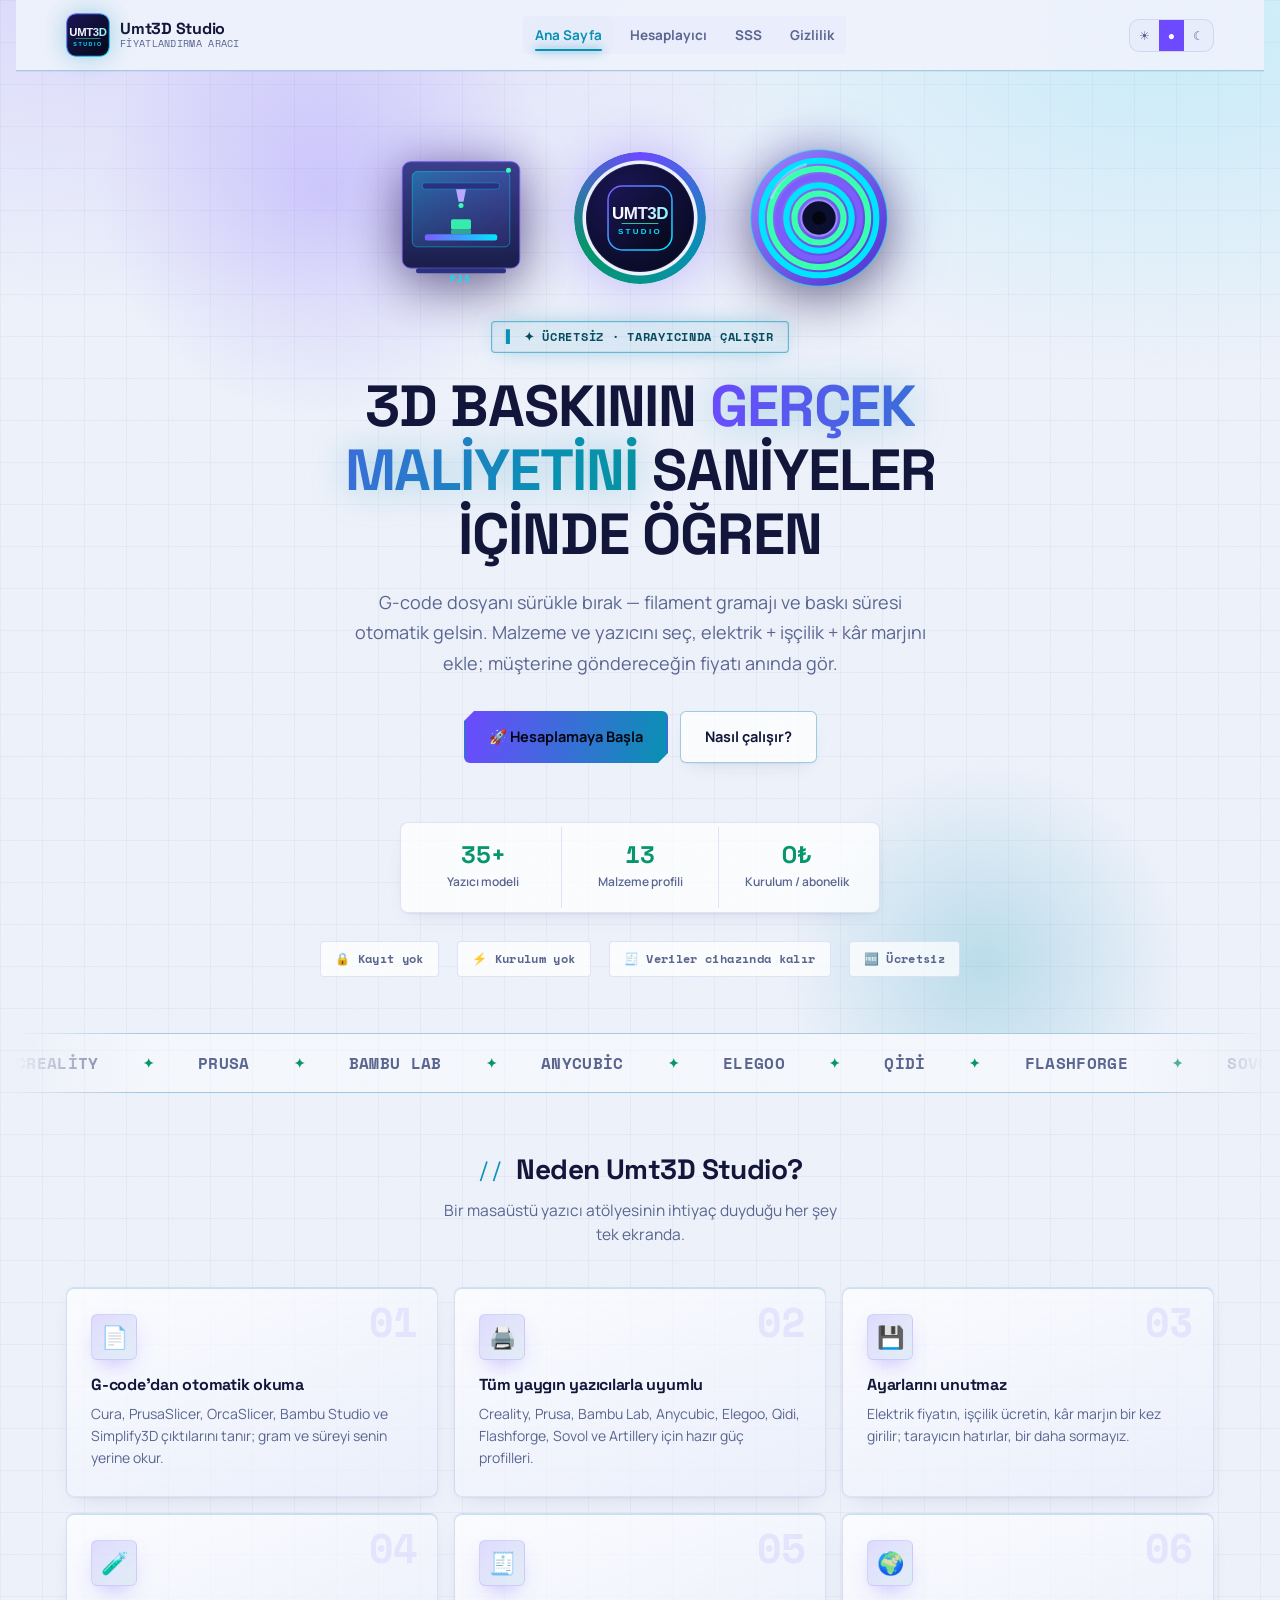
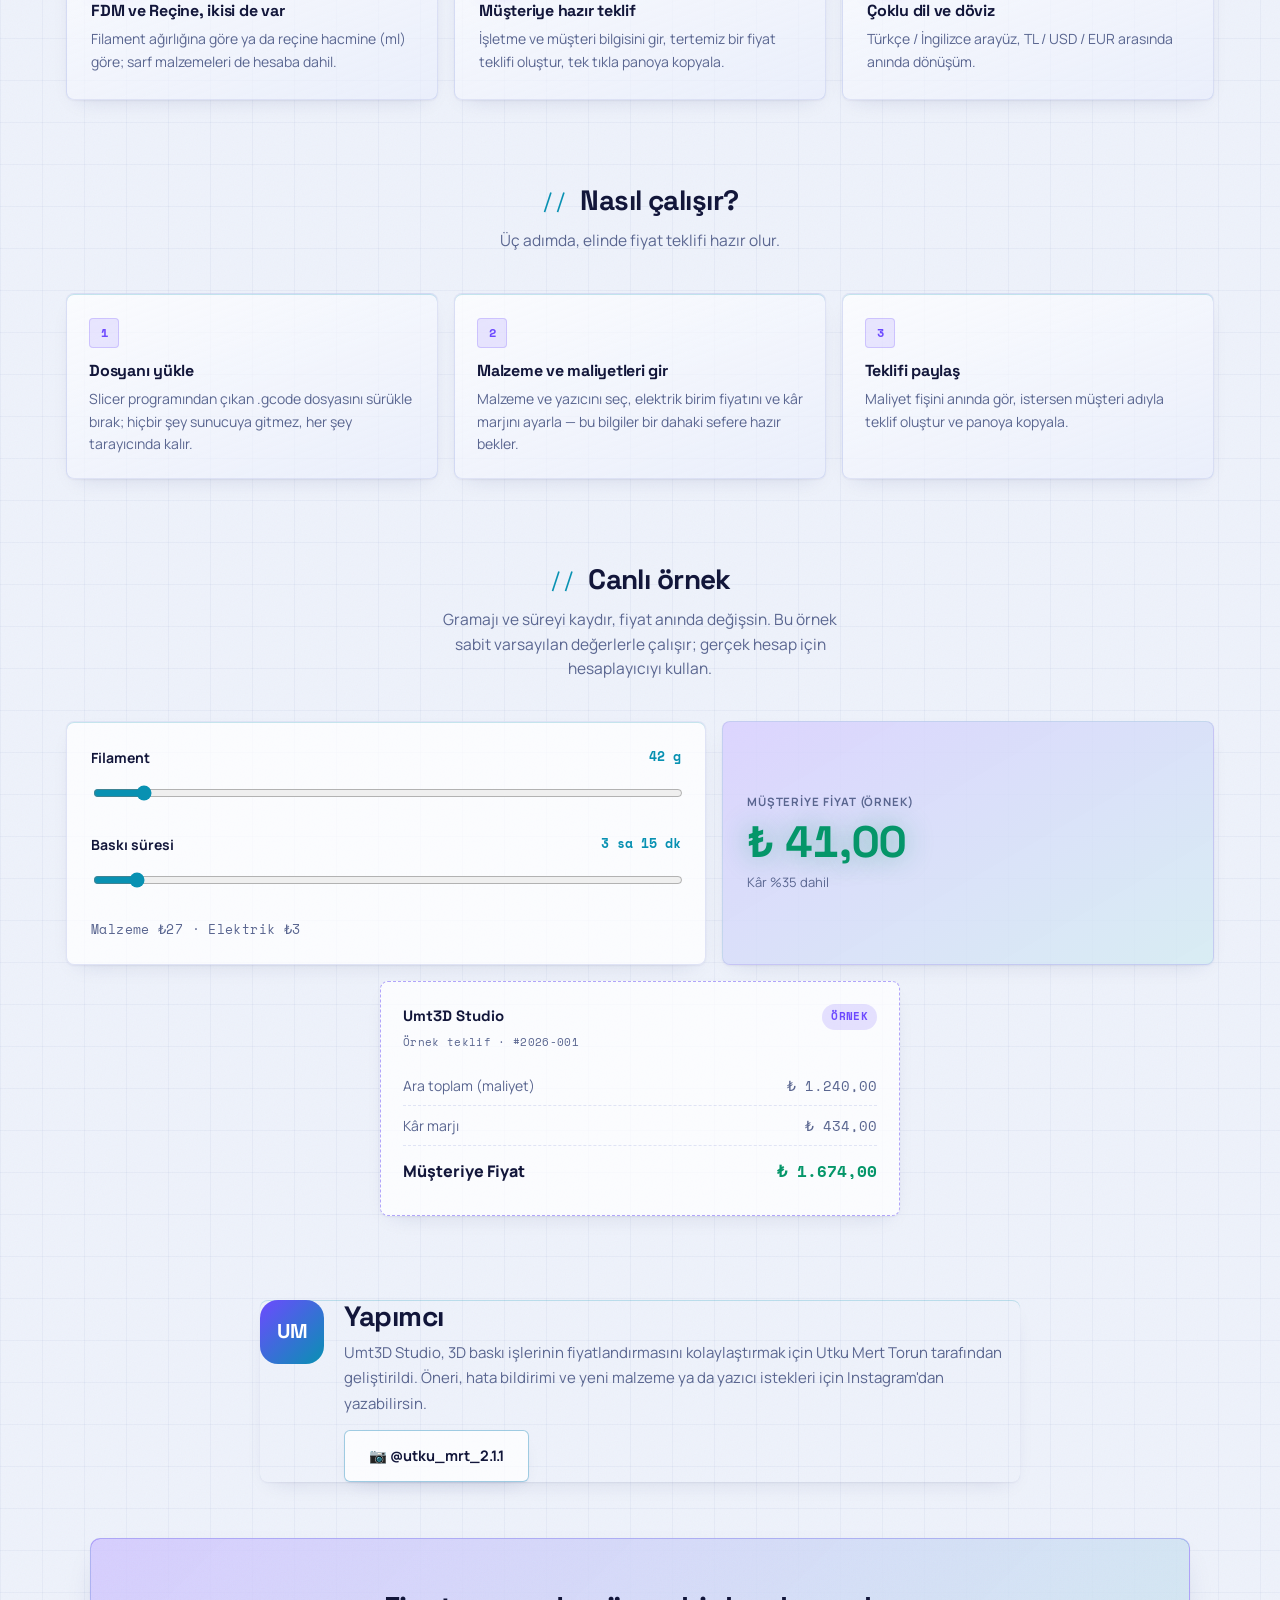
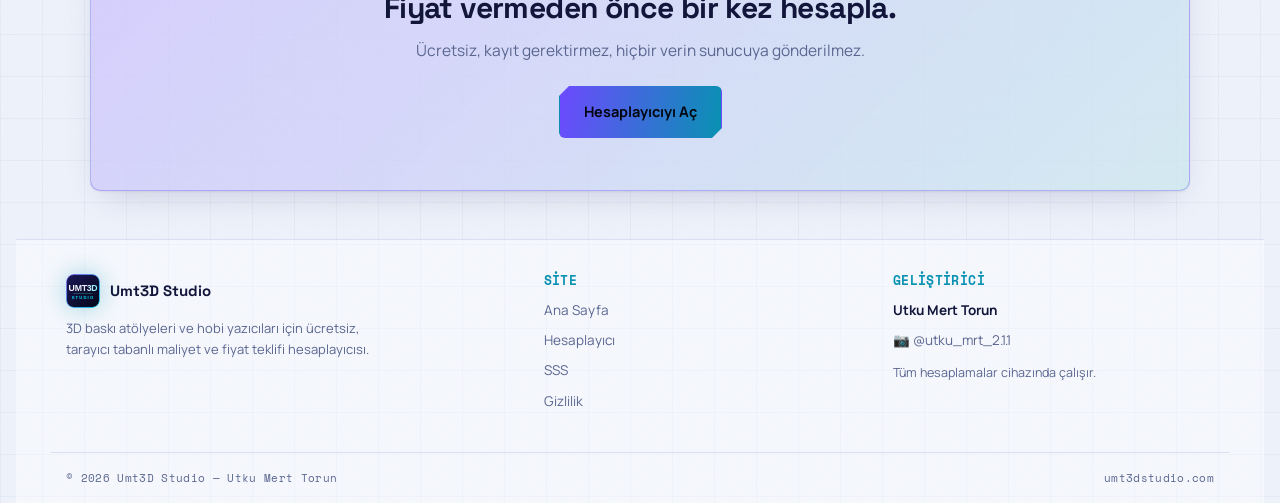
==== index.html @ 88fc2d90 "style: başlıklar Space Grotesk ile dar ve dengeli, gövde Manrope, aşırı harf aralıkları azaltıldı Co" ====
<!doctype html>
<html lang="tr">
<head>
<meta charset="utf-8">
<meta name="viewport" content="width=device-width, initial-scale=1, viewport-fit=cover">
<meta name="description" content="G-code dosyandan gramaj ve süreyi otomatik okuyan; malzeme, yazıcı ve kâr marjını hesaplayıp müşteriye hazır teklif üreten ücretsiz 3D baskı hesaplayıcısı.">
<link rel="canonical" href="https://umt3dstudio.com/">
<meta property="og:type" content="website">
<meta property="og:site_name" content="Umt3D Studio">
<meta property="og:title" content="Umt3D Studio — 3D Baskı Fiyat Hesaplayıcı">
<meta property="og:description" content="G-code dosyandan gramaj ve süreyi otomatik okuyan; malzeme, yazıcı ve kâr marjını hesaplayıp müşteriye hazır teklif üreten ücretsiz 3D baskı hesaplayıcısı.">
<meta property="og:url" content="https://umt3dstudio.com/">
<meta property="og:image" content="https://umt3dstudio.com/assets/og.png">
<meta property="og:locale" content="tr_TR">
<meta name="twitter:card" content="summary_large_image">
<meta name="twitter:title" content="Umt3D Studio — 3D Baskı Fiyat Hesaplayıcı">
<meta name="twitter:description" content="G-code dosyandan gramaj ve süreyi otomatik okuyan; malzeme, yazıcı ve kâr marjını hesaplayıp müşteriye hazır teklif üreten ücretsiz 3D baskı hesaplayıcısı.">
<meta name="twitter:image" content="https://umt3dstudio.com/assets/og.png">
<title>Umt3D Studio — 3D Baskı Fiyat Hesaplayıcı</title>
<meta name="author" content="Utku Mert Torun">
<link rel="icon" href="assets/umt3d-icon.svg?v=3" type="image/svg+xml">
<link rel="icon" type="image/png" sizes="192x192" href="icons/icon-192.png?v=3">
<link rel="apple-touch-icon" href="icons/apple-touch-icon.png?v=3">
<link rel="icon" href="favicon.ico?v=3">
<meta name="theme-color" content="#070B1F">
<link rel="manifest" href="manifest.webmanifest">
<link rel="preconnect" href="https://fonts.googleapis.com">
<link rel="preconnect" href="https://fonts.gstatic.com" crossorigin>
<link rel="stylesheet" href="https://fonts.googleapis.com/css2?family=Space+Grotesk:wght@500;600;700&family=Manrope:wght@400;500;600;700;800&family=Space+Mono:wght@400;700&display=swap">
<link rel="stylesheet" href="css/site.css">
<script type="application/ld+json">
{"@context":"https://schema.org","@type":"WebApplication","name":"Umt3D Studio — 3D Baskı Fiyat Hesaplayıcı","url":"https://umt3dstudio.com/","applicationCategory":"BusinessApplication","operatingSystem":"Any (web browser)","offers":{"@type":"Offer","price":"0","priceCurrency":"TRY"},"author":{"@type":"Person","name":"Utku Mert Torun"}}
</script>
</head>
<body>
<a class="skip-link" href="#main">İçeriğe geç</a>

<header class="site-header">
  <nav class="nav">
    <a href="index.html" class="brand">
      <img class="mark-img" src="assets/umt3d-icon.svg?v=3" alt="Umt3D Studio" width="44" height="44">
      <div class="brandname">Umt3D Studio<small>FİYATLANDIRMA ARACI</small></div>
    </a>
    <div class="nav-links" id="navLinks">
      <a href="index.html">Ana Sayfa</a>
      <a href="calculator.html">Hesaplayıcı</a>
      <a href="faq.html">SSS</a>
      <a href="privacy.html">Gizlilik</a>
    </div>
    <div class="nav-right">
      <div class="theme-toggle">
        <button data-theme="light" title="Açık tema" aria-label="Açık tema">☀</button>
        <button data-theme="auto" title="Sistem" aria-label="Sistem">●</button>
        <button data-theme="dark" title="Koyu tema" aria-label="Koyu tema">☾</button>
      </div>
      <button class="nav-burger" aria-label="Menü" aria-expanded="false"><span></span><span></span><span></span></button>
    </div>
  </nav>
</header>

<main id="main">
  <div class="hero-wrapper">
  <section class="hero-section">
    <div class="hero-stage" aria-hidden="true">
      <figure class="hs-side hs-left"><img src="assets/p2s-printer.svg" alt="" width="240" height="220"></figure>
      <div class="hero-orb"><span><img src="assets/umt3d-icon.svg?v=3" alt="" width="150" height="150"></span></div>
      <figure class="hs-side hs-right"><img src="assets/filament-spool.svg" alt="" width="220" height="220"></figure>
    </div>
    <span class="eyebrow">✦ ÜCRETSİZ · TARAYICINDA ÇALIŞIR</span>
    <h1>3D BASKININ <span class="accenttxt">GERÇEK MALİYETİNİ</span> SANİYELER İÇİNDE ÖĞREN</h1>
    <p class="lede">
      G-code dosyanı sürükle bırak — filament gramajı ve baskı süresi otomatik gelsin.
      Malzeme ve yazıcını seç, elektrik + işçilik + kâr marjını ekle; müşterine
      göndereceğin fiyatı anında gör.
    </p>
    <div class="hero-cta">
      <a href="calculator.html" class="btn btn-primary">🚀 Hesaplamaya Başla</a>
      <a href="#nasil" class="btn btn-ghost">Nasıl çalışır?</a>
    </div>
    <div class="hero-stats">
      <div class="stat"><div class="num mono">35+</div><div class="lbl">Yazıcı modeli</div></div>
      <div class="stat"><div class="num mono">13</div><div class="lbl">Malzeme profili</div></div>
      <div class="stat"><div class="num mono">0₺</div><div class="lbl">Kurulum / abonelik</div></div>
    </div>
    <div class="trust-row" aria-label="Güven">
      <span>🔒 Kayıt yok</span><span>⚡ Kurulum yok</span><span>🧾 Veriler cihazında kalır</span><span>🆓 Ücretsiz</span>
    </div>
  </section>
  </div>

  <div class="marquee" aria-hidden="true"><div class="marquee-track"><span>Creality</span><span>Prusa</span><span>Bambu Lab</span><span>Anycubic</span><span>Elegoo</span><span>Qidi</span><span>Flashforge</span><span>Sovol</span><span>Artillery</span><span>PLA</span><span>PETG</span><span>ABS</span><span>TPU</span><span>Reçine</span><span>Creality</span><span>Prusa</span><span>Bambu Lab</span><span>Anycubic</span><span>Elegoo</span><span>Qidi</span><span>Flashforge</span><span>Sovol</span><span>Artillery</span><span>PLA</span><span>PETG</span><span>ABS</span><span>TPU</span><span>Reçine</span></div></div>

  <section class="section">
    <div class="section-head reveal">
      <h2>Neden Umt3D Studio?</h2>
      <p>Bir masaüstü yazıcı atölyesinin ihtiyaç duyduğu her şey tek ekranda.</p>
    </div>
    <div class="feature-grid">
      <div class="feature-card reveal">
        <div class="ic">📄</div>
        <h3>G-code'dan otomatik okuma</h3>
        <p>Cura, PrusaSlicer, OrcaSlicer, Bambu Studio ve Simplify3D çıktılarını tanır; gram ve süreyi senin yerine okur.</p>
      </div>
      <div class="feature-card reveal">
        <div class="ic">🖨️</div>
        <h3>Tüm yaygın yazıcılarla uyumlu</h3>
        <p>Creality, Prusa, Bambu Lab, Anycubic, Elegoo, Qidi, Flashforge, Sovol ve Artillery için hazır güç profilleri.</p>
      </div>
      <div class="feature-card reveal">
        <div class="ic">💾</div>
        <h3>Ayarlarını unutmaz</h3>
        <p>Elektrik fiyatın, işçilik ücretin, kâr marjın bir kez girilir; tarayıcın hatırlar, bir daha sormayız.</p>
      </div>
      <div class="feature-card reveal">
        <div class="ic">🧪</div>
        <h3>FDM ve Reçine, ikisi de var</h3>
        <p>Filament ağırlığına göre ya da reçine hacmine (ml) göre; sarf malzemeleri de hesaba dahil.</p>
      </div>
      <div class="feature-card reveal">
        <div class="ic">🧾</div>
        <h3>Müşteriye hazır teklif</h3>
        <p>İşletme ve müşteri bilgisini gir, tertemiz bir fiyat teklifi oluştur, tek tıkla panoya kopyala.</p>
      </div>
      <div class="feature-card reveal">
        <div class="ic">🌍</div>
        <h3>Çoklu dil ve döviz</h3>
        <p>Türkçe / İngilizce arayüz, TL / USD / EUR arasında anında dönüşüm.</p>
      </div>
    </div>
  </section>

  <section class="section" id="nasil">
    <div class="section-head reveal">
      <h2>Nasıl çalışır?</h2>
      <p>Üç adımda, elinde fiyat teklifi hazır olur.</p>
    </div>
    <div class="steps">
      <div class="step reveal">
        <div class="n">1</div>
        <h3>Dosyanı yükle</h3>
        <p>Slicer programından çıkan .gcode dosyasını sürükle bırak; hiçbir şey sunucuya gitmez, her şey tarayıcında kalır.</p>
      </div>
      <div class="step reveal">
        <div class="n">2</div>
        <h3>Malzeme ve maliyetleri gir</h3>
        <p>Malzeme ve yazıcını seç, elektrik birim fiyatını ve kâr marjını ayarla — bu bilgiler bir dahaki sefere hazır bekler.</p>
      </div>
      <div class="step reveal">
        <div class="n">3</div>
        <h3>Teklifi paylaş</h3>
        <p>Maliyet fişini anında gör, istersen müşteri adıyla teklif oluştur ve panoya kopyala.</p>
      </div>
    </div>
  </section>

  <section class="section" id="canli">
    <div class="section-head reveal">
      <h2>Canlı örnek</h2>
      <p>Gramajı ve süreyi kaydır, fiyat anında değişsin. Bu örnek sabit varsayılan değerlerle çalışır; gerçek hesap için hesaplayıcıyı kullan.</p>
    </div>
    <div class="demo-grid reveal">
      <div class="demo-card">
        <label class="demo-field">
          <span>Filament <output id="demoGramsOut">42 g</output></span>
          <input type="range" id="demoGrams" min="5" max="500" step="1" value="42">
        </label>
        <label class="demo-field">
          <span>Baskı süresi <output id="demoHoursOut">3 sa 15 dk</output></span>
          <input type="range" id="demoHours" min="0.25" max="48" step="0.25" value="3.25">
        </label>
        <div class="demo-note" id="demoBreak"></div>
      </div>
      <div class="demo-result">
        <small>Müşteriye fiyat (örnek)</small>
        <strong class="mono" id="demoTotal">₺ 0,00</strong>
        <span>Kâr %35 dahil</span>
      </div>
    </div>
    <div class="sample-quote reveal" aria-label="Örnek teklif">
      <div class="sq-head">
        <div><strong>Umt3D Studio</strong><small>Örnek teklif · #2026-001</small></div>
        <span class="sq-tag">ÖRNEK</span>
      </div>
      <div class="sq-row"><span>Ara toplam (maliyet)</span><span class="mono">₺ 1.240,00</span></div>
      <div class="sq-row"><span>Kâr marjı</span><span class="mono">₺ 434,00</span></div>
      <div class="sq-row sq-total"><span>Müşteriye Fiyat</span><span class="mono">₺ 1.674,00</span></div>
    </div>
  </section>

  <section class="section" id="galeri" hidden>
    <div class="section-head reveal">
      <h2>Son baskılar</h2>
      <p>Gerçek baskılardan kareler.</p>
    </div>
    <div class="gallery" id="gallery"></div>
  </section>

  <section class="section" id="yapimci">
    <div class="author card reveal">
      <div class="avatar" aria-hidden="true">UM</div>
      <div>
        <h2>Yapımcı</h2>
        <p>Umt3D Studio, 3D baskı işlerinin fiyatlandırmasını kolaylaştırmak için Utku Mert Torun tarafından geliştirildi. Öneri, hata bildirimi ve yeni malzeme ya da yazıcı istekleri için Instagram'dan yazabilirsin.</p>
        <a class="btn btn-ghost" href="https://instagram.com/utku_mrt_2.1.1" target="_blank" rel="noopener">📷 @utku_mrt_2.1.1</a>
      </div>
    </div>
  </section>

  <div class="cta-band reveal">
    <h2>Fiyat vermeden önce bir kez hesapla.</h2>
    <p>Ücretsiz, kayıt gerektirmez, hiçbir verin sunucuya gönderilmez.</p>
    <a href="calculator.html" class="btn btn-primary">Hesaplayıcıyı Aç</a>
  </div>
</main>

<footer class="site-footer">
  <div class="footer-inner">
    <div>
      <div class="fbrand">
        <img class="mark-img mark-img-sm" src="assets/umt3d-icon.svg?v=3" alt="" width="30" height="30">
        <strong style="font-family:'Space Grotesk',sans-serif;">Umt3D Studio</strong>
      </div>
      <p>3D baskı atölyeleri ve hobi yazıcıları için ücretsiz, tarayıcı tabanlı maliyet ve fiyat teklifi hesaplayıcısı.</p>
    </div>
    <div>
      <h4>Site</h4>
      <div class="footer-links">
        <a href="index.html">Ana Sayfa</a>
        <a href="calculator.html">Hesaplayıcı</a>
        <a href="faq.html">SSS</a>
        <a href="privacy.html">Gizlilik</a>
      </div>
    </div>
    <div>
      <h4>Geliştirici</h4>
      <div class="footer-links">
        <span style="color:var(--fg); font-weight:700; font-size:13.5px;">Utku Mert Torun</span>
        <a href="https://instagram.com/utku_mrt_2.1.1" target="_blank" rel="noopener">📷 @utku_mrt_2.1.1</a>
        <span style="color:var(--muted); font-size:12.5px; margin-top:4px;">Tüm hesaplamalar cihazında çalışır.</span>
      </div>
    </div>
  </div>
  <div class="footer-bottom">
    <span>© <span id="yr"></span> Umt3D Studio — Utku Mert Torun</span>
    <span>umt3dstudio.com</span>
  </div>
</footer>

<script>document.getElementById("yr").textContent = new Date().getFullYear();</script>
<script>window.GALLERY = [];</script>
<script>window.UMT_ANALYTICS_TOKEN = "";</script>
<script src="js/site.js"></script>
</body>
</html>
---- css/site.css ----
/* ==========================================================================
   Umt3D Studio — shared design tokens, reset, navbar, footer, home components
   ========================================================================== */

/* Varsayılan: koyu lacivert "cam" tema (referans dashboard tarzı).
   Açık tema aşağıda ayrı tanımlı. */
:root{
  /* ---- palette (dark navy glass) ---- */
  --bg:#03060F;
  --bg-glow-1:rgba(124,92,255,.30);
  --bg-glow-2:rgba(34,211,238,.16);
  --surface:rgba(18,24,58,.56);
  --surface-2:rgba(30,38,86,.62);
  --fg:#EEF1FF;
  --muted:#9AA6CC;
  --border:rgba(150,170,255,.16);
  --accent:#7C5CFF;
  --accent-ink:#E4DDFF;
  --accent-2:#00E5FF;
  --accent-2-ink:#D2F7FF;
  --mint:#39FFB0;
  --good:#39FFB0;
  --warn:#FCD34D;
  --bad:#FB7185;
  --glass-blur:14px;
  /* ---- depth ---- */
  --shadow-sm: 0 1px 2px rgba(0,0,0,.30), 0 8px 24px -12px rgba(0,0,0,.50);
  --shadow:    0 1px 2px rgba(0,0,0,.30), 0 14px 34px -14px rgba(0,0,0,.60);
  --shadow-lg: 0 2px 4px rgba(0,0,0,.30), 0 24px 56px -18px rgba(0,0,0,.70), 0 0 0 1px rgba(139,108,255,.08);
  /* ---- noise texture (subtle grain) ---- */
  --noise: url("data:image/svg+xml,%3Csvg xmlns='http://www.w3.org/2000/svg' width='200' height='200'%3E%3Cfilter id='n'%3E%3CfeTurbulence type='fractalNoise' baseFrequency='0.75' numOctaves='4' stitchTiles='stitch'/%3E%3C/filter%3E%3Crect width='200' height='200' filter='url(%23n)' opacity='0.035'/%3E%3C/svg%3E");
  /* ---- grid line pattern for bg ---- */
  --grid-line: rgba(0,229,255,.055);
  color-scheme: dark;
}
/* Sistem açık temayı istiyorsa (ve kullanıcı koyu seçmediyse) */
@media (prefers-color-scheme: light){
  :root:not([data-theme="dark"]){
    --bg:#EEF2FB;
    --bg-glow-1:rgba(124,92,255,.20);
    --bg-glow-2:rgba(34,211,238,.18);
    --surface:rgba(255,255,255,.74);
    --surface-2:rgba(232,237,252,.85);
    --fg:#12163A; --muted:#5A6690;
    --border:rgba(80,100,200,.16);
    --accent:#6D4AFF; --accent-ink:#2A1A7A;
    --accent-2:#0891B2; --accent-2-ink:#064E5E;
    --mint:#059669; --good:#059669; --warn:#B45309; --bad:#DC2626;
    --shadow-sm: 0 1px 2px rgba(30,40,100,.06), 0 8px 22px -12px rgba(30,40,100,.18);
    --shadow:    0 1px 2px rgba(30,40,100,.06), 0 14px 32px -14px rgba(30,40,100,.22);
    --shadow-lg: 0 2px 4px rgba(30,40,100,.06), 0 24px 52px -18px rgba(30,40,100,.28);
    --grid-line: rgba(60,80,160,.05);
    color-scheme: light;
  }
}
:root[data-theme="light"]{
  --bg:#EEF2FB;
  --bg-glow-1:rgba(124,92,255,.20);
  --bg-glow-2:rgba(34,211,238,.18);
  --surface:rgba(255,255,255,.74);
  --surface-2:rgba(232,237,252,.85);
  --fg:#12163A; --muted:#5A6690;
  --border:rgba(80,100,200,.16);
  --accent:#6D4AFF; --accent-ink:#2A1A7A;
  --accent-2:#0891B2; --accent-2-ink:#064E5E;
  --mint:#059669; --good:#059669; --warn:#B45309; --bad:#DC2626;
  --shadow-sm: 0 1px 2px rgba(30,40,100,.06), 0 8px 22px -12px rgba(30,40,100,.18);
  --shadow:    0 1px 2px rgba(30,40,100,.06), 0 14px 32px -14px rgba(30,40,100,.22);
  --shadow-lg: 0 2px 4px rgba(30,40,100,.06), 0 24px 52px -18px rgba(30,40,100,.28);
  --grid-line: rgba(60,80,160,.05);
  color-scheme: light;
}


*,*::before,*::after{box-sizing:border-box;}
html,body{height:100%;}
html{-webkit-text-size-adjust:100%;}
body{
  margin:0;
  /* Gerçekçi arka plan: soft grid + noise grain */
  background-color:var(--bg);
  background-image:
    radial-gradient(1100px 620px at 12% -8%, var(--bg-glow-1), transparent 62%),
    radial-gradient(900px 560px at 92% 4%, var(--bg-glow-2), transparent 60%),
    linear-gradient(var(--grid-line) 1px, transparent 1px),
    linear-gradient(90deg, var(--grid-line) 1px, transparent 1px),
    var(--noise);
  background-size: auto, auto, 42px 42px, 42px 42px, 200px 200px;
  background-repeat: no-repeat, no-repeat, repeat, repeat, repeat;
  color:var(--fg);
  font-family:'Manrope',-apple-system,"Segoe UI",sans-serif;
  font-size:15px;
  line-height:1.65;
  -webkit-font-smoothing:antialiased;
  -moz-osx-font-smoothing:grayscale;
  padding-left:max(16px, env(safe-area-inset-left,0px));
  padding-right:max(16px, env(safe-area-inset-right,0px));
}
h1,h2,h3,h4,.display{
  font-family:'Space Grotesk',sans-serif; text-wrap:balance;
  letter-spacing:-.02em; margin:0; line-height:1.2;
}
/* Daha okunaklı tipografi ölçek */
h1{ font-size:clamp(28px,5vw,50px); font-weight:800; }
h2{ font-size:clamp(20px,3vw,28px); font-weight:700; }
h3{ font-size:clamp(15px,2vw,17px); font-weight:700; }
h4{ font-size:13px; font-weight:700; }
p{ font-size:15px; line-height:1.7; }
.mono{font-family:'Space Mono',ui-monospace,monospace; font-variant-numeric:tabular-nums;}
p{margin:0;}
img{max-width:100%; display:block;}
a{color:var(--accent-2); text-decoration:none;}
a:hover{text-decoration:underline;}
[hidden]{display:none!important;}
button{font-family:inherit; font-size:inherit; color:inherit;}
:focus-visible{outline:2px solid var(--accent); outline-offset:3px; border-radius:4px;}
::selection{ background:color-mix(in srgb, var(--accent) 22%, transparent); }

.wrap{max-width:1180px; margin:0 auto; padding-inline: 0;}

/* ---------------- smooth theme transition ---------------- */
/* Tek bir custom property değişince tüm renkler yumuşak geçer */
body, .card, .site-header, .nav-links, .theme-toggle, .btn, .feature-card, .step, .footer-inner,
.footer-bottom, input, select, .badge, .selectwrap, .swatchrow, .line, .quote-card, .cta-band,
.section-head, .eyebrow, .hero-stats .stat, .nav .mark{
  transition:
    background-color .28s cubic-bezier(.4,0,.2,1),
    border-color .28s cubic-bezier(.4,0,.2,1),
    color .22s cubic-bezier(.4,0,.2,1),
    box-shadow .22s cubic-bezier(.4,0,.2,1);
}

/* ---------------- page load animation ---------------- */
@keyframes fadeSlideUp{
  from{ opacity:0; transform:translateY(20px); }
  to{ opacity:1; transform:translateY(0); }
}
/* Staggered hero entrance */
body.loaded .hero-section .eyebrow,
body.loaded .calc-hero .eyebrow       { animation:fadeSlideUp .5s cubic-bezier(.22,1,.36,1) both; }
body.loaded .hero-section h1,
body.loaded .calc-hero h1              { animation:fadeSlideUp .6s cubic-bezier(.22,1,.36,1) .07s both; }
body.loaded .hero-section .lede,
body.loaded .calc-hero p               { animation:fadeSlideUp .6s cubic-bezier(.22,1,.36,1) .14s both; }
body.loaded .hero-section .hero-cta    { animation:fadeSlideUp .6s cubic-bezier(.22,1,.36,1) .21s both; }
body.loaded .hero-section .hero-stats  { animation:fadeSlideUp .6s cubic-bezier(.22,1,.36,1) .30s both; }

@media (prefers-reduced-motion: reduce){
  body.loaded .hero-section h1, body.loaded .calc-hero h1,
  body.loaded .hero-section .lede, body.loaded .calc-hero p,
  body.loaded .hero-section .hero-cta, body.loaded .hero-section .hero-stats,
  body.loaded .hero-section .eyebrow, body.loaded .calc-hero .eyebrow{ animation:none!important; }
  body, .card, .site-header, .nav-links, .theme-toggle, .btn, .feature-card, .step, .footer-inner,
  .footer-bottom, input, select, .badge, .selectwrap, .swatchrow, .line, .quote-card, .cta-band,
  .section-head, .eyebrow, .hero-stats .stat, .nav .mark{
    transition:none!important;
  }
}

/* ---------------- buttons ---------------- */
.btn{
  display:inline-flex; align-items:center; justify-content:center; gap:8px; cursor:pointer;
  border-radius:12px; padding:13px 24px; font-weight:700; font-size:14.5px; letter-spacing:.01em;
  border:1px solid transparent;
  transition:transform .16s cubic-bezier(.22,1,.36,1), filter .16s ease, box-shadow .16s cubic-bezier(.22,1,.36,1);
  text-decoration:none; will-change:transform;
}
.btn:hover{text-decoration:none; transform:translateY(-2px);}
.btn:active{transform:translateY(1px); filter:brightness(.97);}
.btn-primary{
  background:linear-gradient(160deg, var(--accent), color-mix(in srgb, var(--accent) 80%, #c03400));
  color:#fff;
  box-shadow:0 2px 0 rgba(0,0,0,.12), 0 1px 3px rgba(0,0,0,.1);
}
.btn-primary:hover{
  filter:brightness(1.08);
  box-shadow:0 2px 0 rgba(0,0,0,.12), 0 12px 26px -10px color-mix(in srgb, var(--accent) 65%, transparent);
}
.btn-ghost{
  background:var(--surface); color:var(--fg); border-color:var(--border);
  box-shadow:var(--shadow-sm);
}
.btn-ghost:hover{
  border-color:color-mix(in srgb, var(--accent) 50%, var(--border));
  box-shadow:0 8px 20px -10px color-mix(in srgb, var(--accent) 30%, transparent);
}
.btn-outline{background:transparent; color:var(--fg); border-color:var(--fg);}

/* ---------------- navbar ---------------- */
.site-header{
  position:sticky; top:0; z-index:40;
  background:color-mix(in srgb, var(--bg) 82%, transparent);
  backdrop-filter:blur(16px) saturate(1.4);
  -webkit-backdrop-filter:blur(16px) saturate(1.4);
  border-bottom:1px solid color-mix(in srgb, var(--border) 70%, transparent);
  box-shadow:0 1px 0 color-mix(in srgb, var(--border) 50%, transparent);
}
.nav{
  max-width:1180px; margin:0 auto; display:flex; align-items:center; justify-content:space-between;
  padding:13px max(16px, env(safe-area-inset-left,0px)) 13px max(16px, env(safe-area-inset-right,0px));
  gap:14px;
}
.nav .brand{display:flex; align-items:center; gap:10px; min-width:0; text-decoration:none; color:var(--fg);}
.nav .brand:hover{text-decoration:none;}
.nav .mark{
  width:34px; height:34px; border-radius:9px; flex:none;
  background:linear-gradient(135deg, var(--accent), var(--accent-2));
  display:flex; align-items:center; justify-content:center;
  font-family:'Space Grotesk',sans-serif; font-weight:800; color:#fff; font-size:15px;
}
.nav .brandname{font-family:'Space Grotesk',sans-serif; font-weight:700; font-size:16px; white-space:nowrap;}
.nav .brandname small{display:block; font-family:'Space Mono',monospace; font-weight:400; font-size:10px; color:var(--muted); letter-spacing:.04em;}
.nav-links{display:flex; align-items:center; gap:4px;}
.nav-links a{
  color:var(--muted); font-weight:700; font-size:13.5px; padding:8px 12px; border-radius:9px;
  position:relative; transition:color .15s ease, background-color .15s ease;
}
.nav-links a::after{
  content:""; position:absolute; left:12px; right:12px; bottom:3px; height:2px; border-radius:2px;
  background:var(--accent); transform:scaleX(0); transform-origin:left; transition:transform .2s ease;
}
.nav-links a:hover{color:var(--fg); background:var(--surface-2); text-decoration:none;}
.nav-links a:hover::after, .nav-links a.active::after{transform:scaleX(1);}
.nav-links a.active{color:var(--fg); background:var(--surface-2);}
.nav-right{display:flex; align-items:center; gap:8px;}
.theme-toggle{
  display:flex; border:1px solid var(--border); border-radius:10px; overflow:hidden; background:var(--surface-2); flex:none;
}
.theme-toggle button{border:none; background:transparent; padding:7px 9px; font-size:12px; cursor:pointer; color:var(--muted);}
.theme-toggle button.active{background:var(--accent); color:#fff;}
.nav-burger{display:none; border:1px solid var(--border); background:var(--surface-2); border-radius:9px; padding:8px 10px; cursor:pointer;}
.nav-burger span{display:block; width:18px; height:2px; background:var(--fg); margin:3px 0; border-radius:2px;}

@media (max-width: 760px){
  .nav-links{
    position:fixed; top:64px; left:0; right:0; background:var(--surface); border-bottom:1px solid var(--border);
    flex-direction:column; align-items:stretch; padding:10px max(16px, env(safe-area-inset-left,0px));
    box-shadow:var(--shadow); transform:translateY(-130%); transition:transform .18s ease; z-index:39;
  }
  .nav-links.open{transform:translateY(0);}
  .nav-links a{padding:12px 10px;}
  .nav-burger{display:block;}
}

/* ---------------- footer ---------------- */
.site-footer{
  border-top:1px solid var(--border); margin-top:0;
  background:color-mix(in srgb, var(--surface) 60%, var(--bg));
}
.footer-inner{
  max-width:1180px; margin:0 auto; padding:34px max(16px, env(safe-area-inset-left,0px)) 40px max(16px, env(safe-area-inset-right,0px));
  display:grid; grid-template-columns:1.4fr 1fr 1fr; gap:28px;
}
@media (max-width:680px){ .footer-inner{grid-template-columns:1fr; gap:22px;} }
.footer-inner h4{font-size:12.5px; text-transform:uppercase; letter-spacing:.08em; color:var(--muted); margin-bottom:10px; font-family:'Space Mono',monospace; font-weight:700;}
.footer-inner .fbrand{display:flex; align-items:center; gap:10px; margin-bottom:10px;}
.footer-inner p{color:var(--muted); font-size:13px; line-height:1.6; max-width:38ch;}
.footer-links{display:flex; flex-direction:column; gap:8px;}
.footer-links a{color:var(--muted); font-size:13.5px;}
.footer-links a:hover{color:var(--fg);}
.footer-bottom{
  border-top:1px solid var(--border); padding:16px max(16px, env(safe-area-inset-left,0px));
  display:flex; justify-content:space-between; gap:10px; flex-wrap:wrap; color:var(--muted);
  font-family:'Space Mono',monospace; font-size:11px; max-width:1180px; margin:0 auto;
}

/* ---------------- home: hero ---------------- */
@keyframes floatGlow{
  0%,100%{ transform:translate(0,0) scale(1); opacity:.28; }
  33%{ transform:translate(3%,-4%) scale(1.08); opacity:.34; }
  66%{ transform:translate(-3%,5%) scale(1.05); opacity:.30; }
}
@keyframes floatGlow2{
  0%,100%{ transform:translate(0,0) scale(1); opacity:.22; }
  40%{ transform:translate(-4%,3%) scale(1.1); opacity:.30; }
  70%{ transform:translate(3%,-5%) scale(1.06); opacity:.25; }
}
/* Full-width hero wrapper — holds the glow blobs behind everything */
.hero-wrapper{
  position:relative; isolation:isolate; overflow:clip;
  /* Vignette from the grid bg toward transparent center */
}
.hero-wrapper::before, .hero-wrapper::after{
  content:""; position:absolute; z-index:-1; border-radius:50%; pointer-events:none;
  filter:blur(90px);
}
.hero-wrapper::before{
  width:520px; height:520px; background:var(--accent); top:-140px; left:4%;
  animation:floatGlow 12s ease-in-out infinite;
}
.hero-wrapper::after{
  width:460px; height:460px; background:var(--accent-2); bottom:-160px; right:4%;
  animation:floatGlow2 15s ease-in-out infinite;
}
@media (prefers-reduced-motion: reduce){
  .hero-wrapper::before, .hero-wrapper::after{ animation:none!important; opacity:.18; }
}

.hero-section{
  padding:72px max(16px, env(safe-area-inset-left,0px)) 56px max(16px, env(safe-area-inset-right,0px));
  max-width:1100px; margin:0 auto; text-align:center;
}
.eyebrow{
  font-family:'Manrope',sans-serif; font-size:14px; line-height:1.2; letter-spacing:.1em; text-transform:uppercase;
  color:var(--accent-2-ink);
  background:color-mix(in srgb, var(--accent-2) 14%, transparent);
  border:1px solid color-mix(in srgb, var(--accent-2) 32%, transparent);
  display:inline-flex; align-items:center; gap:8px;
  padding:9px 18px; border-radius:999px; margin-bottom:22px; font-weight:700;
  backdrop-filter:blur(var(--glass-blur)); -webkit-backdrop-filter:blur(var(--glass-blur));
}
.hero-section h1{
  font-size:clamp(32px,5.8vw,58px); font-weight:800; letter-spacing:-.03em;
  margin-bottom:20px; max-width:16ch; margin-inline:auto; line-height:1.1;
}
.hero-section h1 .accenttxt{
  color:var(--accent);
  background:none;
  -webkit-text-stroke:.5px color-mix(in srgb, var(--accent) 60%, transparent);
}
.hero-section .lede{
  color:var(--muted); font-size:clamp(15px,1.6vw,18px);
  max-width:52ch; margin:0 auto 32px; line-height:1.7; font-weight:400;
}
.hero-cta{display:flex; gap:12px; justify-content:center; flex-wrap:wrap; margin-bottom:60px;}
.hero-stats{
  display:flex; justify-content:center; gap:0; flex-wrap:wrap;
  background:var(--surface); border:1px solid var(--border); border-radius:18px;
  padding:4px; max-width:480px; margin:0 auto;
  box-shadow:var(--shadow-sm);
}
.hero-stats .stat{
  text-align:center; flex:1; padding:16px 10px;
  border-right:1px solid var(--border);
}
.hero-stats .stat:last-child{ border-right:none; }
.hero-stats .num{font-family:'Space Grotesk',sans-serif; font-weight:800; font-size:24px; color:var(--accent); line-height:1;}
.hero-stats .lbl{font-family:'Space Mono',monospace; font-size:10px; color:var(--muted); letter-spacing:.04em; text-transform:uppercase; margin-top:5px;}

/* ---------------- home: feature grid ---------------- */
.section{max-width:1180px; margin:0 auto; padding:48px max(16px, env(safe-area-inset-left,0px)) 36px;}
.section-head{text-align:center; max-width:52ch; margin:0 auto 40px;}
.section-head h2{margin-bottom:12px;}
.section-head p{color:var(--muted); font-size:15.5px; line-height:1.6;}
.feature-grid{display:grid; grid-template-columns:repeat(3,1fr); gap:16px;}
@media (max-width:860px){ .feature-grid{grid-template-columns:1fr;} }
.feature-card{
  background:var(--surface); border:1px solid var(--border); border-radius:18px; padding:26px 24px;
  box-shadow:var(--shadow-sm); min-width:0;
  transition: transform .2s cubic-bezier(.22,1,.36,1), box-shadow .2s cubic-bezier(.22,1,.36,1);
}
.feature-card:hover{
  transform:translateY(-5px);
  box-shadow:var(--shadow-lg);
}
@media(prefers-reduced-motion:reduce){ .feature-card{ transition:none; } .feature-card:hover{ transform:none; } }
.feature-card .ic{
  width:46px; height:46px; border-radius:13px; display:flex; align-items:center; justify-content:center;
  background:linear-gradient(135deg,
    color-mix(in srgb, var(--accent) 18%, transparent),
    color-mix(in srgb, var(--accent-2) 10%, transparent));
  font-size:22px; margin-bottom:16px;
  border:1px solid color-mix(in srgb, var(--accent) 14%, transparent);
}
.feature-card h3{font-size:16px; margin-bottom:8px; letter-spacing:-.01em;}
.feature-card p{color:var(--muted); font-size:14px; line-height:1.6;}

/* ---------------- home: how it works ---------------- */
.steps{display:grid; grid-template-columns:repeat(3,1fr); gap:16px;}
@media (max-width:860px){ .steps{grid-template-columns:1fr;} }
.step{
  position:relative; padding:24px 22px 22px; background:var(--surface); border:1px solid var(--border); border-radius:18px;
  box-shadow:var(--shadow-sm);
  transition: transform .2s cubic-bezier(.22,1,.36,1), box-shadow .2s cubic-bezier(.22,1,.36,1);
}
.step:hover{
  transform:translateY(-5px);
  box-shadow:var(--shadow-lg);
}
@media(prefers-reduced-motion:reduce){ .step{ transition:none; } .step:hover{ transform:none; } }
.step .n{
  font-family:'Space Mono',monospace; font-weight:700; font-size:12px; color:var(--accent);
  background:color-mix(in srgb, var(--accent) 12%, transparent);
  border:1px solid color-mix(in srgb, var(--accent) 22%, transparent);
  border-radius:9px; width:30px; height:30px;
  display:flex; align-items:center; justify-content:center; margin-bottom:14px;
}
.step h3{font-size:16px; margin-bottom:8px; letter-spacing:-.01em;}
.step p{color:var(--muted); font-size:14px; line-height:1.6;}

/* ---------------- home: CTA band ---------------- */
.cta-band{
  max-width:1100px; margin:20px auto 48px; border-radius:24px; padding:52px 32px; text-align:center;
  background:
    linear-gradient(135deg,
      color-mix(in srgb, var(--accent) 18%, var(--surface)) 0%,
      color-mix(in srgb, var(--accent-2) 15%, var(--surface)) 100%);
  border:1px solid color-mix(in srgb, var(--border) 60%, var(--accent) 10%);
  box-shadow:var(--shadow);
  position:relative; overflow:hidden;
}
.cta-band::before{
  content:""; position:absolute; inset:0; z-index:0;
  background:var(--noise); opacity:1; pointer-events:none;
}
.cta-band > *{ position:relative; z-index:1; }
.cta-band h2{margin-bottom:12px;}
.cta-band p{color:var(--muted); font-size:15.5px; margin-bottom:24px; max-width:50ch; margin-inline:auto; line-height:1.6;}

/* ---------------- generic content page (privacy etc.) ---------------- */
.content-page{max-width:760px; margin:0 auto; padding:44px max(16px, env(safe-area-inset-left,0px)) 60px;}
.content-page h1{font-size:28px; margin-bottom:6px;}
.content-page .updated{color:var(--muted); font-family:'Space Mono',monospace; font-size:11.5px; margin-bottom:28px;}
.content-page h2{font-size:17px; margin:26px 0 10px;}
.content-page p, .content-page li{color:var(--muted); font-size:14.5px; line-height:1.7;}
.content-page ul{padding-left:20px;}

/* ---------------- reveal-on-scroll (progressive enhancement) ---------------- */
.reveal{opacity:1; transform:none;}
@media (prefers-reduced-motion: no-preference){
  .reveal{
    opacity:0; transform:translateY(18px);
    transition:opacity .6s cubic-bezier(.22,1,.36,1), transform .6s cubic-bezier(.22,1,.36,1);
  }
  .reveal.in{opacity:1; transform:translateY(0);}
}

/* Staggered reveal for grids: children revealed with delay */
@media (prefers-reduced-motion: no-preference){
  .feature-grid .reveal:nth-child(1){ transition-delay:.04s; }
  .feature-grid .reveal:nth-child(2){ transition-delay:.10s; }
  .feature-grid .reveal:nth-child(3){ transition-delay:.16s; }
  .feature-grid .reveal:nth-child(4){ transition-delay:.22s; }
  .feature-grid .reveal:nth-child(5){ transition-delay:.28s; }
  .feature-grid .reveal:nth-child(6){ transition-delay:.34s; }
  .steps .reveal:nth-child(1){ transition-delay:.06s; }
  .steps .reveal:nth-child(2){ transition-delay:.14s; }
  .steps .reveal:nth-child(3){ transition-delay:.22s; }
}

/* ---------------- cam (glass) yüzeyler ---------------- */
.feature-card, .step, .hero-stats, .cta-band, .site-header, .content-page, .site-footer{
  -webkit-backdrop-filter:blur(var(--glass-blur)) saturate(1.25);
  backdrop-filter:blur(var(--glass-blur)) saturate(1.25);
}
.feature-card, .step{
  background:linear-gradient(160deg, color-mix(in srgb, var(--surface) 100%, transparent), color-mix(in srgb, var(--surface-2) 70%, transparent));
  border-color:var(--border);
}
.feature-card:hover, .step:hover{ border-color:color-mix(in srgb, var(--accent) 38%, var(--border)); }
.hero-stats{ background:var(--surface); border-color:var(--border); }
.hero-stats .num{ color:var(--mint); }
.site-footer{ background:color-mix(in srgb, var(--surface) 55%, transparent); }
.nav-links{ background:var(--surface-2); }
.cta-band{
  background:
    linear-gradient(135deg,
      color-mix(in srgb, var(--accent) 26%, var(--surface)) 0%,
      color-mix(in srgb, var(--accent-2) 16%, var(--surface)) 100%);
  border-color:color-mix(in srgb, var(--accent) 22%, var(--border));
}
.btn-ghost{ background:var(--surface); backdrop-filter:blur(10px); -webkit-backdrop-filter:blur(10px); }
.theme-toggle{ background:var(--surface-2); }
.theme-toggle button.active{ background:var(--accent); color:#fff; }

/* ---------------- tema geçişi (View Transitions destekli tarayıcılar) ---------------- */
::view-transition-old(root), ::view-transition-new(root){
  animation-duration:.45s; animation-timing-function:cubic-bezier(.4,0,.2,1);
}

/* ---------------- mobil ince ayar ---------------- */
@media (max-width:600px){
  .hero-section{ padding:44px max(16px, env(safe-area-inset-left,0px)) 40px; }
  .hero-cta{ margin-bottom:40px; }
  .section{ padding:36px max(16px, env(safe-area-inset-left,0px)) 28px; }
  .feature-card, .step{ padding:22px 20px; }
  .cta-band{ padding:40px 22px; }
  .eyebrow{ font-size:12.5px; padding:8px 14px; }
}

@media (prefers-reduced-motion: reduce){
  ::view-transition-old(root), ::view-transition-new(root){ animation:none; }
}

/* ==========================================================================
   v3 — yeniden tasarım: gradyan vurgu, orb, kayan şerit, ışıklı kartlar, mobil
   ========================================================================== */
html{ scrollbar-width:thin; scrollbar-color:var(--accent) var(--surface-2); }
::selection{ background:color-mix(in srgb, var(--accent-2) 30%, transparent); color:var(--fg); }

/* Ana başlıktaki vurgu: kayan gradyan yazı */
.hero-section h1 .accenttxt{
  background:linear-gradient(100deg, var(--accent), var(--accent-2), var(--mint), var(--accent));
  background-size:250% auto;
  -webkit-background-clip:text; background-clip:text;
  color:transparent; -webkit-text-stroke:0;
  animation:shimmer 7s linear infinite;
}
@keyframes shimmer{ to{ background-position:250% center; } }

/* Dönen 3D "filament makarası" */
.hero-orb{
  position:relative; width:132px; height:132px; margin:0 auto 26px; border-radius:50%;
  box-shadow:0 0 70px -12px color-mix(in srgb, var(--accent) 60%, transparent);
}
.hero-orb::before{
  content:""; position:absolute; inset:0; border-radius:50%;
  background:conic-gradient(from 0deg, var(--accent), var(--accent-2), var(--mint), var(--accent));
  -webkit-mask:radial-gradient(farthest-side, transparent calc(100% - 9px), #000 calc(100% - 8px));
          mask:radial-gradient(farthest-side, transparent calc(100% - 9px), #000 calc(100% - 8px));
  animation:orbSpin 14s linear infinite;
}
.hero-orb span{
  position:absolute; inset:12px; border-radius:50%;
  display:flex; align-items:center; justify-content:center;
  background:var(--surface-2); border:1px solid var(--border);
  font-family:'Space Grotesk',sans-serif; font-weight:800; font-size:30px; letter-spacing:-.02em; color:var(--fg);
  backdrop-filter:blur(var(--glass-blur));
}
@keyframes orbSpin{ to{ transform:rotate(360deg); } }
@media (prefers-reduced-motion: reduce){ .hero-orb::before, .hero-section h1 .accenttxt{ animation:none; } }

/* Ana sayfa butonları: ışık süpürmesi */
.btn-primary{ position:relative; overflow:hidden; }
.btn-primary::after{
  content:""; position:absolute; top:0; left:-60%; width:40%; height:100%;
  background:linear-gradient(100deg, transparent, rgba(255,255,255,.35), transparent);
  transform:skewX(-20deg); transition:left .7s cubic-bezier(.22,1,.36,1); pointer-events:none;
}
.btn-primary:hover::after{ left:125%; }

/* Kayan marka şeridi */
.marquee{
  overflow:hidden; padding:16px 0; margin:0 0 12px;
  border-block:1px solid var(--border);
  background:color-mix(in srgb, var(--surface) 55%, transparent);
  -webkit-mask-image:linear-gradient(90deg, transparent, #000 10%, #000 90%, transparent);
          mask-image:linear-gradient(90deg, transparent, #000 10%, #000 90%, transparent);
}
.marquee-track{
  display:flex; gap:44px; width:max-content; animation:marquee 34s linear infinite;
  font-family:'Space Grotesk',sans-serif; font-weight:700; font-size:clamp(14px,2vw,18px);
  text-transform:uppercase; letter-spacing:.07em; color:var(--muted);
}
.marquee-track span{ white-space:nowrap; display:inline-flex; align-items:center; gap:44px; }
.marquee-track span::after{ content:"✦"; color:var(--accent-2); font-size:.8em; }
@keyframes marquee{ to{ transform:translateX(-50%); } }
@media (prefers-reduced-motion: reduce){ .marquee-track{ animation:none; } }

/* Özellik kartları: numaralı, ışıklı, imleci takip eden */
.feature-grid{ counter-reset:feat; }
.feature-card{ position:relative; overflow:hidden; counter-increment:feat; }
.feature-card::before{
  content:"0" counter(feat); position:absolute; top:14px; right:20px;
  font-family:'Space Grotesk',sans-serif; font-weight:800; font-size:52px; line-height:1;
  color:var(--accent); opacity:.1; pointer-events:none;
}
.feature-card::after, .step::after{
  content:""; position:absolute; inset:0; border-radius:inherit; pointer-events:none; opacity:0;
  transition:opacity .3s ease;
  background:radial-gradient(340px circle at var(--mx,50%) var(--my,50%),
    color-mix(in srgb, var(--accent) 24%, transparent), transparent 62%);
}
.feature-card:hover::after, .step:hover::after{ opacity:1; }
.feature-card > *, .step > *{ position:relative; z-index:1; }
.feature-card:hover{ border-color:color-mix(in srgb, var(--accent) 45%, var(--border)); }
.feature-card .ic{ box-shadow:0 10px 24px -12px color-mix(in srgb, var(--accent) 70%, transparent); }

/* Adımlar: bağlantı çizgisi */
.steps{ counter-reset:stp; }
.step{ overflow:hidden; }
.step:not(:last-child)::before{
  content:""; position:absolute; top:39px; left:calc(100% + 2px); width:16px; height:2px; z-index:2;
  background:linear-gradient(90deg, var(--accent), var(--accent-2));
}
@media (max-width:860px){ .step:not(:last-child)::before{ display:none; } }

/* CTA bandı: parlayan kenar */
.cta-band{ isolation:isolate; }
.cta-band::after{
  content:""; position:absolute; inset:-1px; border-radius:inherit; z-index:-1; padding:1px;
  background:linear-gradient(120deg, var(--accent), transparent 40%, var(--accent-2));
  -webkit-mask:linear-gradient(#000 0 0) content-box, linear-gradient(#000 0 0);
  -webkit-mask-composite:xor; mask-composite:exclude;
  opacity:.6;
}

/* Eşit grid: en büyük kart boyutları */
.section-head h2{ letter-spacing:-.02em; }
.section-head p{ max-width:46ch; margin-inline:auto; }

/* Alt bilgi: daha ferah */
.footer-inner h4{ color:var(--accent-2); }

/* ---------------- mobil ---------------- */
@media (max-width:600px){
  /* iOS, küçük yazılı alanlarda sayfayı yakınlaştırmasın */
  input, select, textarea{ font-size:16px !important; }
  .btn{ min-height:46px; }
  .hero-cta{ flex-direction:column; align-items:stretch; margin-bottom:34px; }
  .hero-cta .btn{ width:100%; }
  .hero-orb{ width:104px; height:104px; margin-bottom:20px; }
  .hero-orb span{ font-size:24px; }
  .hero-stats{ max-width:100%; }
  .hero-stats .stat{ padding:14px 6px; }
  .hero-stats .num{ font-size:21px; }
  .hero-stats .lbl{ font-size:9px; }
  .section-head{ margin-bottom:28px; }
  .section-head p{ font-size:14.5px; }
  .feature-card::before{ font-size:40px; }
  .cta-band .btn{ width:100%; }
  .site-footer .footer-inner{ padding-top:28px; }
  .nav .brandname{ font-size:15px; }
  .nav-links{ padding-bottom:16px; }
  .nav-links a{ font-size:15px; }
}
@media (max-width:360px){
  .nav .brandname small{ display:none; }
}

@media (min-width:761px){
  .hero-section h1{ max-width:20ch; }
}

/* ==========================================================================
   Performans: kaydırmada takılmayı önlemek için ağır efektleri hafiflet
   (backdrop-filter, büyük bulanıklık filtreleri, pahalı geçiş animasyonları)
   ========================================================================== */
.site-header,
.feature-card, .step, .hero-stats, .cta-band, .content-page, .site-footer{
  -webkit-backdrop-filter:none; backdrop-filter:none;
}
.site-header{ background:color-mix(in srgb, var(--bg) 96%, transparent); }
.nav-links{ background:var(--surface-2); }
.hero-stats .stat{ backdrop-filter:none; }
.eyebrow{ backdrop-filter:none; -webkit-backdrop-filter:none; }
.btn-ghost{ backdrop-filter:none; -webkit-backdrop-filter:none; }

/* Arka plan ışıkları: bulanıklık filtresi yerine yumuşak gradyan, animasyonsuz */
.hero-wrapper::before, .hero-wrapper::after{
  filter:none; animation:none; opacity:.22;
  background:radial-gradient(circle, currentColor 0%, transparent 62%);
  will-change:auto;
}
.hero-wrapper::before{ color:var(--accent); }
.hero-wrapper::after{ color:var(--accent-2); }

/* Yalnızca transform/opacity geçişleri (box-shadow geçişleri kaydırmada kasar) */
.feature-card, .step{
  transition:transform .25s cubic-bezier(.22,1,.36,1), border-color .25s ease;
}
.feature-card, .step, .btn, .marquee-track, .hero-orb::before{ backface-visibility:hidden; }
.marquee-track{ will-change:transform; }
.hero-orb::before{ will-change:transform; }
.feature-card:hover, .step:hover{ box-shadow:var(--shadow); }
body, .card, .btn, .feature-card, .step, .footer-inner, .footer-bottom, input, select,
.badge, .selectwrap, .swatchrow, .line, .quote-card, .cta-band, .section-head, .eyebrow,
.hero-stats .stat, .nav .mark, .site-header, .nav-links, .theme-toggle{
  transition-property:background-color, border-color, color;
}
.feature-card, .step{ transition-property:transform, border-color; }

/* Dokunmatik ve düşük güçlü cihazlarda ekstra hafifletme */
@media (hover:none), (max-width:600px){
  .feature-card::before{ display:none; }
  .marquee-track{ animation-duration:50s; }
}

/* ==========================================================================
   Yeni bölümler: güven şeridi, canlı örnek, örnek teklif, galeri, yapımcı,
   ana ekrana ekleme ipucu, tema düğmesi animasyonu
   ========================================================================== */
.trust-row{ display:flex; flex-wrap:wrap; justify-content:center; gap:10px 18px; margin:28px auto 0; max-width:720px; position:relative; z-index:1; }
.trust-row span{
  font-size:13px; font-weight:600; color:var(--muted);
  padding:7px 14px; border-radius:999px; border:1px solid var(--border); background:var(--surface);
}

.demo-grid{ display:grid; grid-template-columns:1.3fr 1fr; gap:16px; }
@media (max-width:760px){ .demo-grid{ grid-template-columns:1fr; } }
.demo-card, .demo-result{ background:var(--surface); border:1px solid var(--border); border-radius:18px; padding:24px; box-shadow:var(--shadow-sm); }
.demo-field{ display:block; margin-bottom:18px; }
.demo-field span{ display:flex; justify-content:space-between; font-weight:700; font-size:14px; margin-bottom:8px; }
.demo-field output{ font-family:'Space Mono',monospace; color:var(--accent-2); font-size:13px; }
.demo-field input[type=range]{ width:100%; accent-color:var(--accent); height:28px; }
.demo-note{ color:var(--muted); font-size:12.5px; font-family:'Space Mono',monospace; }
.demo-result{ display:flex; flex-direction:column; justify-content:center; align-items:flex-start; gap:6px;
  background:linear-gradient(150deg, color-mix(in srgb, var(--accent) 22%, var(--surface)), color-mix(in srgb, var(--accent-2) 14%, var(--surface))); }
.demo-result small{ color:var(--muted); text-transform:uppercase; letter-spacing:.08em; font-size:11.5px; font-weight:700; }
.demo-result strong{ font-size:clamp(30px,5vw,44px); color:var(--mint); line-height:1.1; font-family:'Space Grotesk',sans-serif; }
.demo-result > span{ color:var(--muted); font-size:13px; }

.sample-quote{
  margin:16px auto 0; max-width:520px; background:var(--surface); border:1.5px dashed color-mix(in srgb, var(--accent) 40%, var(--border));
  border-radius:18px; padding:22px; box-shadow:var(--shadow-sm);
}
.sq-head{ display:flex; justify-content:space-between; align-items:flex-start; margin-bottom:12px; }
.sq-head strong{ display:block; font-family:'Space Grotesk',sans-serif; }
.sq-head small{ color:var(--muted); font-family:'Space Mono',monospace; font-size:11px; }
.sq-tag{ font-family:'Space Mono',monospace; font-size:10.5px; padding:4px 9px; border-radius:999px; background:color-mix(in srgb, var(--accent) 16%, transparent); color:var(--accent); font-weight:700; }
.sq-row{ display:flex; justify-content:space-between; padding:8px 0; border-bottom:1px dashed var(--border); font-size:14px; color:var(--muted); }
.sq-total{ border-bottom:none; color:var(--fg); font-weight:800; font-size:16px; padding-top:12px; }
.sq-total span:last-child{ color:var(--mint); }

.gallery{ display:grid; grid-template-columns:repeat(auto-fill, minmax(220px,1fr)); gap:14px; }
.gal-item{ margin:0; border-radius:16px; overflow:hidden; border:1px solid var(--border); background:var(--surface); }
.gal-item img{ width:100%; aspect-ratio:1/1; object-fit:cover; }
.gal-item figcaption{ padding:10px 12px; font-size:13px; color:var(--muted); }

.author{ display:flex; gap:20px; align-items:flex-start; max-width:760px; margin:0 auto; }
.author h2{ margin-bottom:8px; }
.author p{ color:var(--muted); margin-bottom:14px; }
.avatar{
  flex:none; width:64px; height:64px; border-radius:18px; display:flex; align-items:center; justify-content:center;
  font-family:'Space Grotesk',sans-serif; font-weight:800; font-size:20px; color:#fff;
  background:linear-gradient(135deg, var(--accent), var(--accent-2));
}
@media (max-width:600px){ .author{ flex-direction:column; } }

.install-hint{
  position:fixed; left:12px; right:12px; top:76px; z-index:50;
  display:flex; align-items:center; gap:12px; padding:12px 12px 12px 16px; border-radius:16px;
  background:var(--surface-2); border:1px solid color-mix(in srgb, var(--accent) 30%, var(--border)); box-shadow:var(--shadow-lg);
}
.install-hint div{ flex:1; display:flex; flex-direction:column; gap:2px; min-width:0; }
.install-hint strong{ font-size:14px; }
.install-hint span{ font-size:12.5px; color:var(--muted); }
.install-hint button{ border:none; background:transparent; cursor:pointer; color:var(--muted); font-size:16px; padding:6px; }

.theme-toggle button{ transition:background-color .2s ease, color .2s ease; }
.theme-toggle button.active{ transform:none; }

/* ==========================================================================
   v4 — teknolojik / HUD görünümü (koyu tema). Açık tema okunabilir kalır.
   ========================================================================== */
/* Başlıklara terminal tarzı önek */
.section-head h2::before{
  content:"// "; font-family:'Space Mono',monospace; font-weight:400; color:var(--accent-2); font-size:.8em; letter-spacing:0;
}
.eyebrow{
  font-family:'Space Mono',monospace; font-size:13px; font-weight:700; letter-spacing:.14em;
  border-radius:4px; padding:8px 14px;
  background:color-mix(in srgb, var(--accent-2) 8%, transparent);
  border-color:color-mix(in srgb, var(--accent-2) 55%, transparent);
  box-shadow:inset 0 0 0 1px color-mix(in srgb, var(--accent-2) 10%, transparent), 0 0 24px -8px color-mix(in srgb, var(--accent-2) 60%, transparent);
}
.eyebrow::before{ content:"▍"; color:var(--accent-2); }

/* Kartlar: köşeli, üst kenarda ışıklı çizgi */
.feature-card, .step, .demo-card, .demo-result, .sample-quote, .card, .author, .hero-stats{
  border-radius:8px;
}
.feature-card, .step, .card, .demo-card, .author{
  box-shadow:inset 0 1px 0 color-mix(in srgb, var(--accent-2) 22%, transparent), var(--shadow-sm);
}
.feature-card .ic{ border-radius:6px; }
.step .n{ border-radius:4px; font-family:'Space Mono',monospace; }
.feature-card h3, .step h3{ letter-spacing:.005em; }
.feature-card::before{ font-family:'Space Mono',monospace; font-weight:700; font-size:40px; }

/* Ana başlık: neon */
.hero-section h1 .accenttxt{
  filter:drop-shadow(0 0 18px color-mix(in srgb, var(--accent-2) 35%, transparent));
}

/* Butonlar: köşeli (kesik köşe) neon */
.btn{ border-radius:6px; }
.btn-primary{
  clip-path:polygon(10px 0, 100% 0, 100% calc(100% - 10px), calc(100% - 10px) 100%, 0 100%, 0 10px);
  box-shadow:none;
  background:linear-gradient(100deg, var(--accent), var(--accent-2));
  color:#03060F; font-weight:800;
}
.btn-primary:hover{ filter:brightness(1.1) saturate(1.1); box-shadow:none; }
.btn-ghost{ border-radius:6px; border-color:color-mix(in srgb, var(--accent-2) 30%, var(--border)); }

/* Rozet ve etiketler: mono */
.trust-row span, .sq-tag, .marquee-track, .hero-stats .lbl, .demo-field output, .demo-note, .sq-head small{
  font-family:'Space Mono',monospace;
}
.trust-row span{ border-radius:4px; font-size:12px; letter-spacing:.04em; }
.marquee{ border-block-color:color-mix(in srgb, var(--accent-2) 25%, var(--border)); }
.marquee-track span::after{ color:var(--mint); }

/* Canlı ölçüm çizgileri */
.demo-field input[type=range]{ accent-color:var(--accent-2); }
.demo-result strong{
  text-shadow:0 0 28px color-mix(in srgb, var(--mint) 45%, transparent);
}

/* Arka plan: hafif tarama ışığı + köşe vurgusu (sabit değil; kaydırmayı yavaşlatmaz) */
body{
  background-image:
    radial-gradient(1100px 620px at 12% -8%, var(--bg-glow-1), transparent 62%),
    radial-gradient(900px 560px at 92% 4%, var(--bg-glow-2), transparent 60%),
    linear-gradient(var(--grid-line) 1px, transparent 1px),
    linear-gradient(90deg, var(--grid-line) 1px, transparent 1px),
    var(--noise);
}
.site-header{ border-bottom-color:color-mix(in srgb, var(--accent-2) 22%, var(--border)); }
.nav-links a.active{ color:var(--accent-2); }
.nav-links a.active::after{ background:var(--accent-2); box-shadow:0 0 10px var(--accent-2); }
.nav .mark{ border-radius:6px; box-shadow:0 0 22px -4px color-mix(in srgb, var(--accent-2) 60%, transparent); }

/* Teklif kartı ve fiyat: mono ile teknik görünüm */
.line .r, .batch-total .mono, .mobile-bar strong{ font-family:'Space Mono',monospace; }
.install-hint{ border-radius:8px; }
.cta-band{ border-radius:10px; }
.cta-band h2{ text-transform:uppercase; letter-spacing:.02em; font-size:clamp(20px,3vw,30px); }

/* Açık temada tema renkleri sade kalsın */
:root[data-theme="light"] .btn-primary, :root[data-theme="light"] .feature-card::before{ color:#fff; }
:root[data-theme="light"] .btn-primary{ color:#fff; }

/* ==========================================================================
   Hafif tarama çizgisi (yalnızca koyu tema, animasyonsuz, tıklamayı engellemez)
   ========================================================================== */
@media (prefers-color-scheme: dark), (prefers-color-scheme: no-preference){
  :root:not([data-theme="light"]) body::after{
    content:""; position:fixed; inset:0; z-index:9999; pointer-events:none;
    background:repeating-linear-gradient(to bottom, rgba(0,229,255,.035) 0px, rgba(0,229,255,.035) 1px, transparent 1px, transparent 3px);
    opacity:.55; will-change:transform; transform:translateZ(0);
  }
}
:root[data-theme="dark"] body::after{
  content:""; position:fixed; inset:0; z-index:9999; pointer-events:none;
  background:repeating-linear-gradient(to bottom, rgba(0,229,255,.035) 0px, rgba(0,229,255,.035) 1px, transparent 1px, transparent 3px);
  opacity:.55; will-change:transform; transform:translateZ(0);
}
@media (max-width:600px), (prefers-reduced-motion: reduce){
  :root:not([data-theme="light"]) body::after, :root[data-theme="dark"] body::after{ display:none; }
}
:root[data-theme="light"] body::after{ display:none; }

/* ==========================================================================
   Marka ikonu, ana ekran sahnesi (P2S yazıcı · logo · filament rulosu)
   ========================================================================== */
.mark-img{ width:44px; height:44px; display:block; border-radius:8px; flex:none; filter:drop-shadow(0 0 12px color-mix(in srgb, var(--accent-2) 35%, transparent)); }
.mark-img-sm{ width:34px; height:34px; }

.hero-stage{
  display:flex; align-items:center; justify-content:center; gap:clamp(10px,3vw,40px);
  margin:0 auto 28px; max-width:620px;
}
.hero-stage .hero-orb{ margin:0; flex:none; }
.hero-orb span{ background:radial-gradient(circle at 35% 30%, #1B1656, #050818); }
.hero-orb span img{ width:62%; height:62%; display:block; }
.hs-side{ margin:0; flex:0 1 auto; width:clamp(92px,17vw,150px); }
.hs-side img{
  width:100%; height:auto; display:block;
  filter:drop-shadow(0 12px 26px rgba(0,0,0,.45)) drop-shadow(0 0 22px color-mix(in srgb, var(--accent) 30%, transparent));
  animation:bob 6s ease-in-out infinite;
}
.hs-right img{ animation-delay:-3s; animation-duration:7.5s; }
@keyframes bob{ 0%,100%{ transform:translateY(0); } 50%{ transform:translateY(-8px); } }
@media (prefers-reduced-motion: reduce){ .hs-side img{ animation:none; } }
@media (max-width:600px){
  .hero-stage{ gap:10px; margin-bottom:22px; }
  .hero-stage .hero-orb{ width:104px; height:104px; }
  .hs-side{ width:84px; }
}
@media (max-width:600px){
  .eyebrow{ font-size:11.5px; letter-spacing:.06em; padding:7px 12px; white-space:normal; text-align:center; line-height:1.35; }
}

/* ---------------- erişilebilirlik: atlama bağlantısı ---------------- */
.skip-link{
  position:absolute; left:12px; top:-60px; z-index:100; padding:10px 16px; border-radius:8px;
  background:var(--accent); color:#fff; font-weight:700; text-decoration:none;
}
.skip-link:focus{ top:12px; }

/* ==========================================================================
   Yazı dengesi: başlıklar Space Grotesk (dar ve okunaklı), gövde Manrope,
   mono yalnızca küçük etiket ve rakamlarda. Aşırı harf aralığı azaltıldı.
   ========================================================================== */
h1, h2, h3, h4, .display, .nav .brandname, .feature-card h3, .step h3, .cta-band h2 {
  font-family:'Space Grotesk', 'Manrope', sans-serif;
  font-weight:700;
  letter-spacing:-.015em;
  line-height:1.15;
}
h1{ font-weight:700; letter-spacing:-.025em; }
.hero-section h1{ letter-spacing:-.02em; line-height:1.1; }
.hero-section .lede, .section-head p, .feature-card p, .step p, .cta-band p, .content-page p, .content-page li{
  font-family:'Manrope', sans-serif;
}
.eyebrow{ font-size:12px !important; letter-spacing:.06em !important; font-weight:700; }
.marquee-track{ letter-spacing:.02em !important; font-size:clamp(13px,1.6vw,16px) !important; }
.cta-band h2{ text-transform:none !important; letter-spacing:-.02em !important; font-size:clamp(22px,3.2vw,30px) !important; }
.section-head h2::before{ letter-spacing:0; }
.nav .brandname small, .footer-inner h4, .footer-bottom, .hero-stats .lbl, .trust-row span, .sq-tag, .demo-note, .sq-head small, .price-sec, .content-page .updated{
  letter-spacing:.03em !important;
}
.hero-stats .num, .hero-stats .lbl{ font-family:'Space Grotesk', sans-serif; }
.hero-stats .lbl{ font-family:'Manrope', sans-serif; text-transform:none; font-size:12px; letter-spacing:0 !important; font-weight:600; }
.btn{ font-family:'Manrope', sans-serif; font-weight:700; letter-spacing:0; }
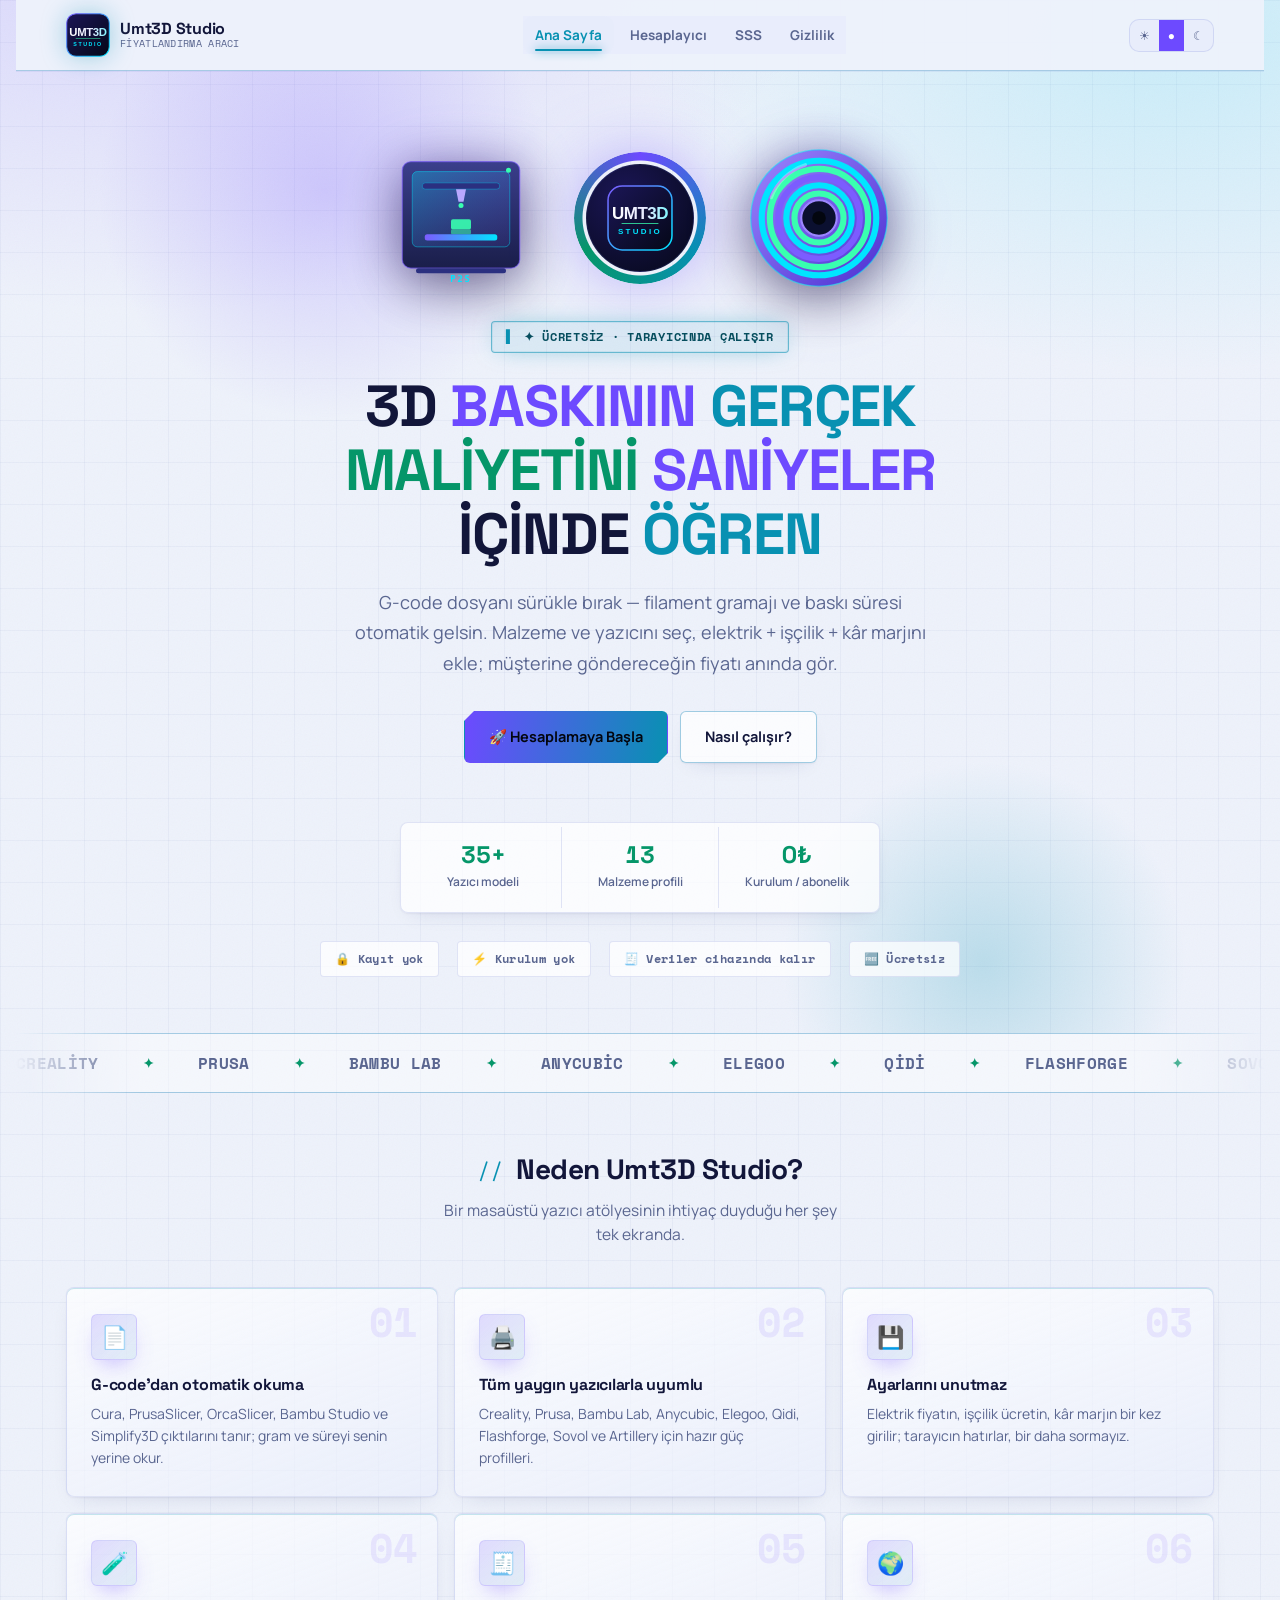
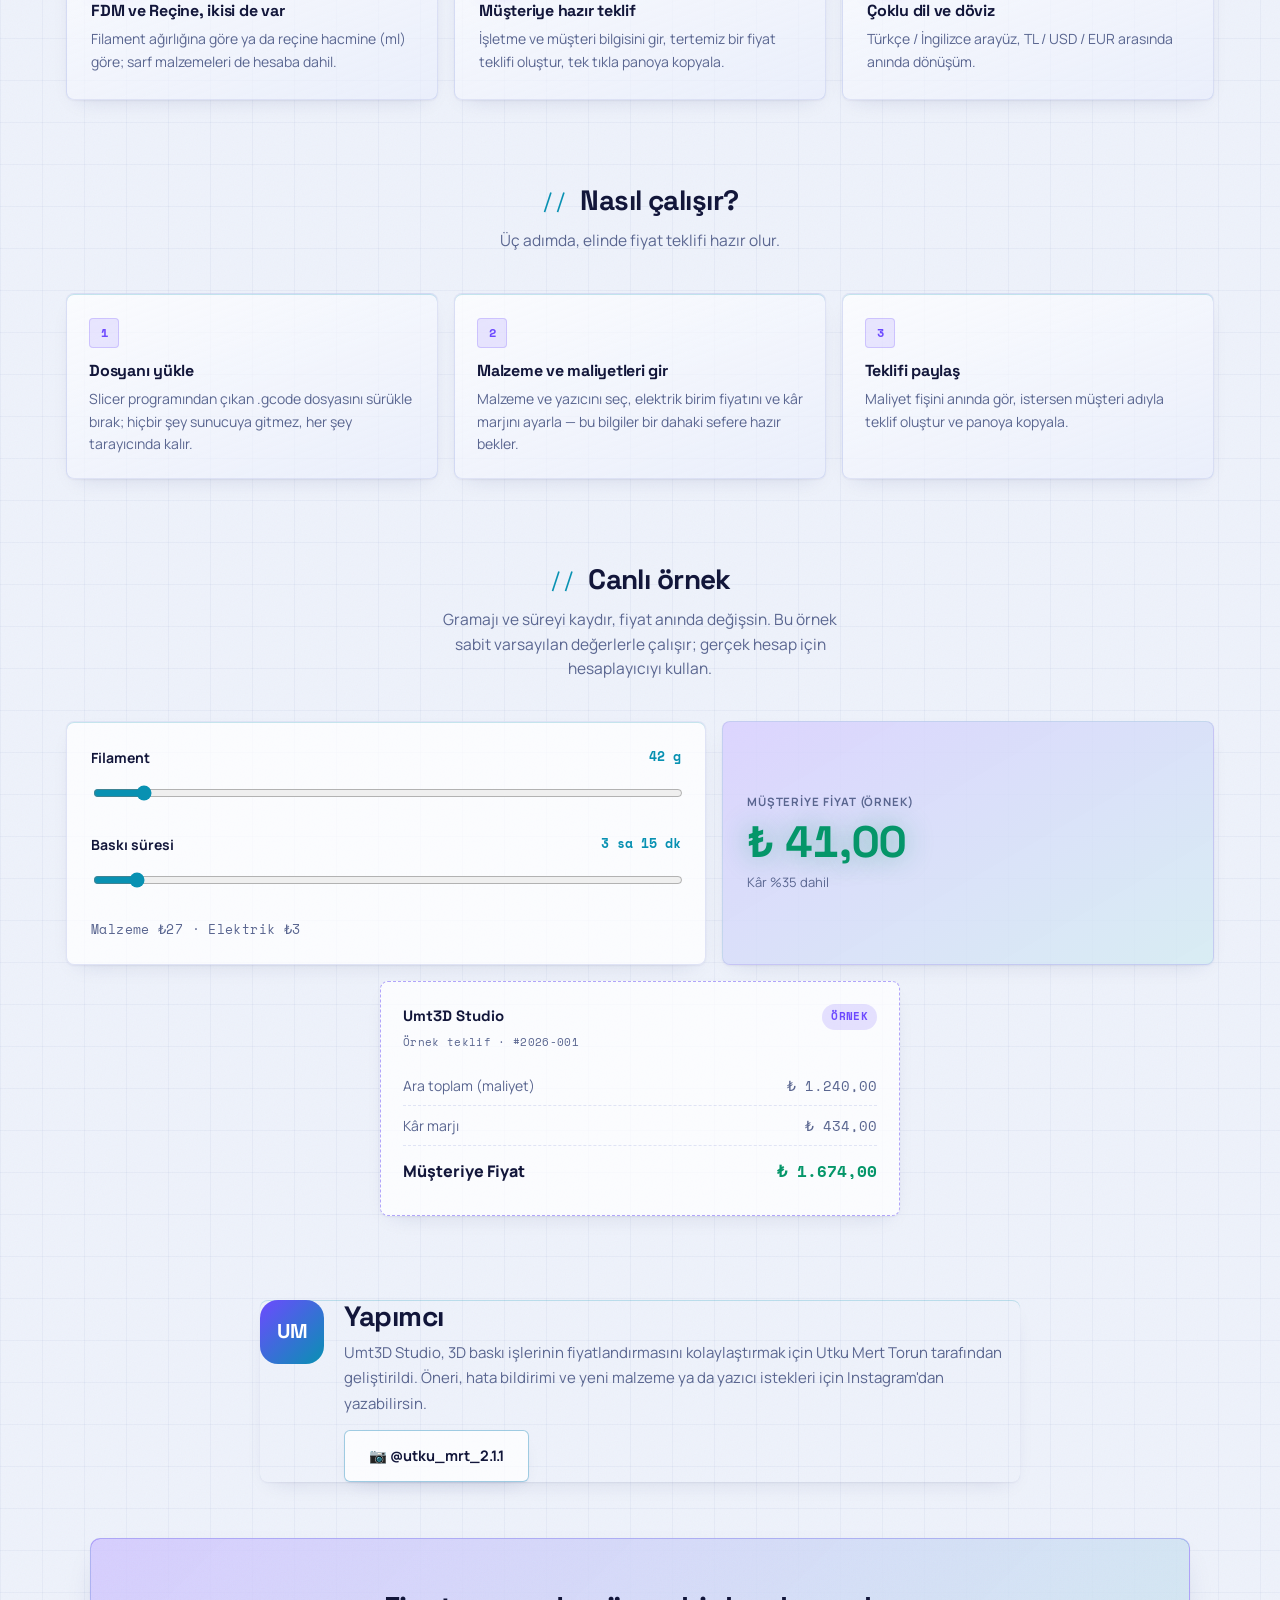
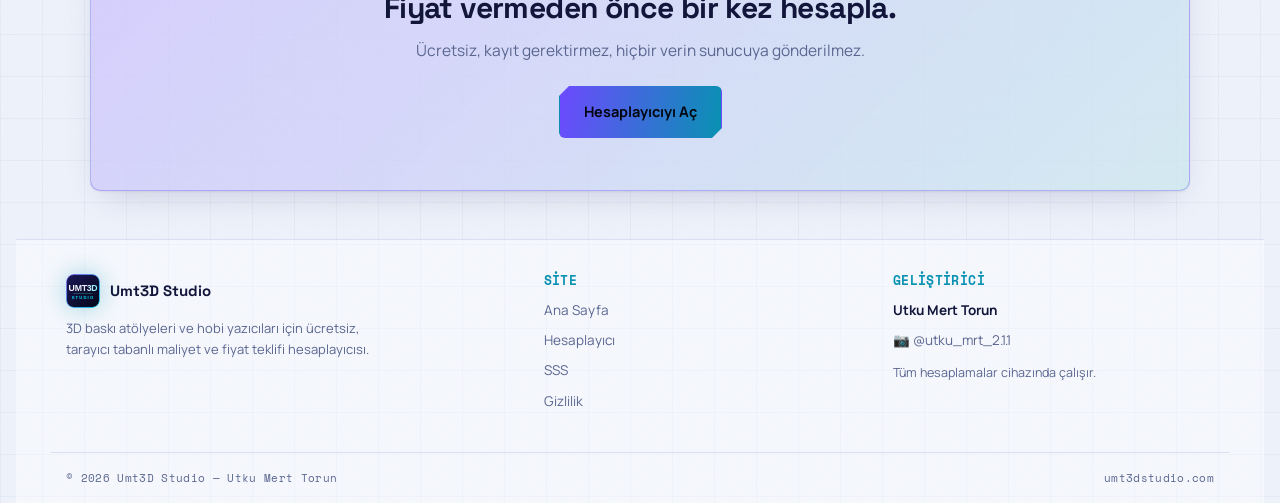
==== commit 3fde4b3e: "style: ana başlıkta her kelime ayrı renkte (rengarenk) Co-Authored-By: Claude Haiku 5.5 <noreply@ant" ====
--- a/index.html
+++ b/index.html
@@ -67,7 +67,7 @@
       <figure class="hs-side hs-right"><img src="assets/filament-spool.svg" alt="" width="220" height="220"></figure>
     </div>
     <span class="eyebrow">✦ ÜCRETSİZ · TARAYICINDA ÇALIŞIR</span>
-    <h1>3D BASKININ <span class="accenttxt">GERÇEK MALİYETİNİ</span> SANİYELER İÇİNDE ÖĞREN</h1>
+    <h1><span class="w1">3D</span> <span class="w2">BASKININ</span> <span class="w3">GERÇEK</span> <span class="w4">MALİYETİNİ</span> <span class="w5">SANİYELER</span> <span class="w6">İÇİNDE</span> <span class="w7">ÖĞREN</span></h1>
     <p class="lede">
       G-code dosyanı sürükle bırak — filament gramajı ve baskı süresi otomatik gelsin.
       Malzeme ve yazıcını seç, elektrik + işçilik + kâr marjını ekle; müşterine
--- a/css/site.css
+++ b/css/site.css
@@ -895,3 +895,12 @@
 .hero-stats .num, .hero-stats .lbl{ font-family:'Space Grotesk', sans-serif; }
 .hero-stats .lbl{ font-family:'Manrope', sans-serif; text-transform:none; font-size:12px; letter-spacing:0 !important; font-weight:600; }
 .btn{ font-family:'Manrope', sans-serif; font-weight:700; letter-spacing:0; }
+
+/* Ana başlık: her kelime kendi renginde (rengarenk) */
+.hero-section h1 .w1{ color:var(--fg); }
+.hero-section h1 .w2{ color:var(--accent); }
+.hero-section h1 .w3{ color:var(--accent-2); }
+.hero-section h1 .w4{ color:var(--mint); }
+.hero-section h1 .w5{ color:var(--accent); }
+.hero-section h1 .w6{ color:var(--fg); }
+.hero-section h1 .w7{ color:var(--accent-2); }
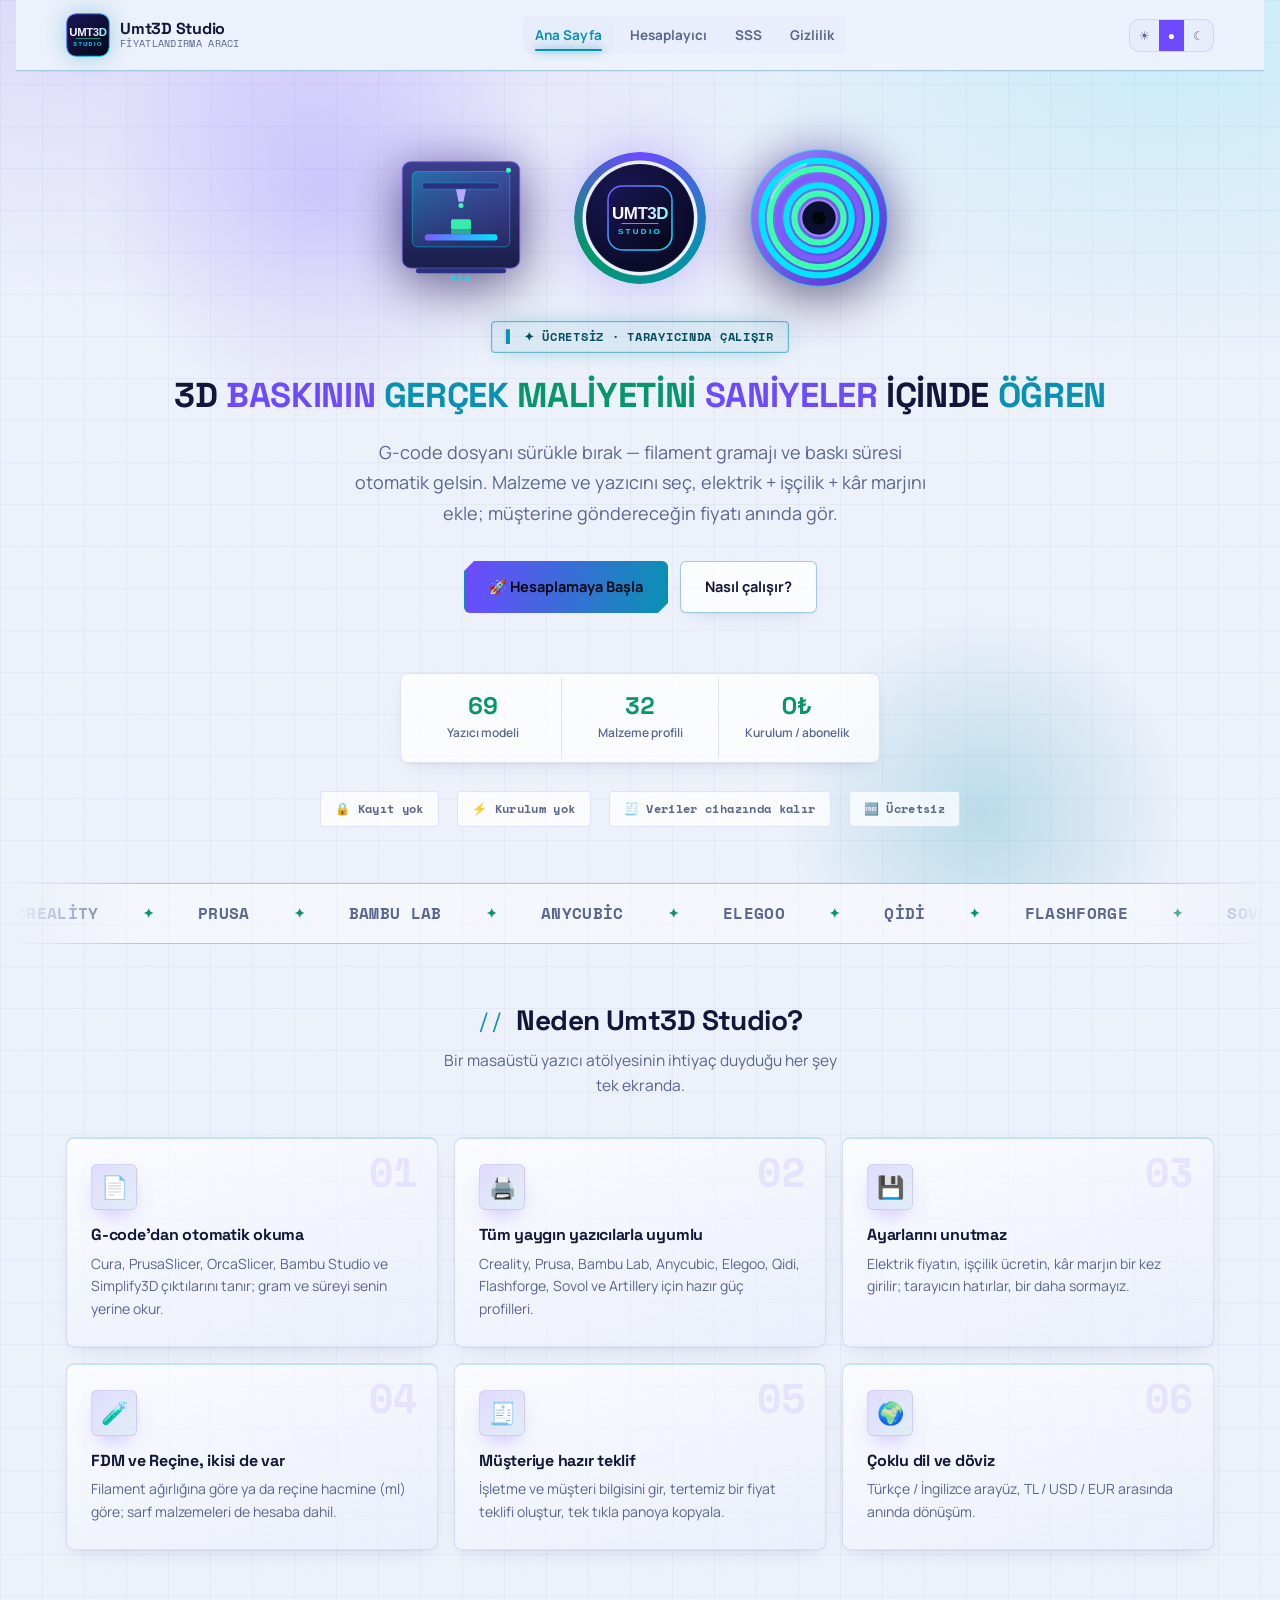
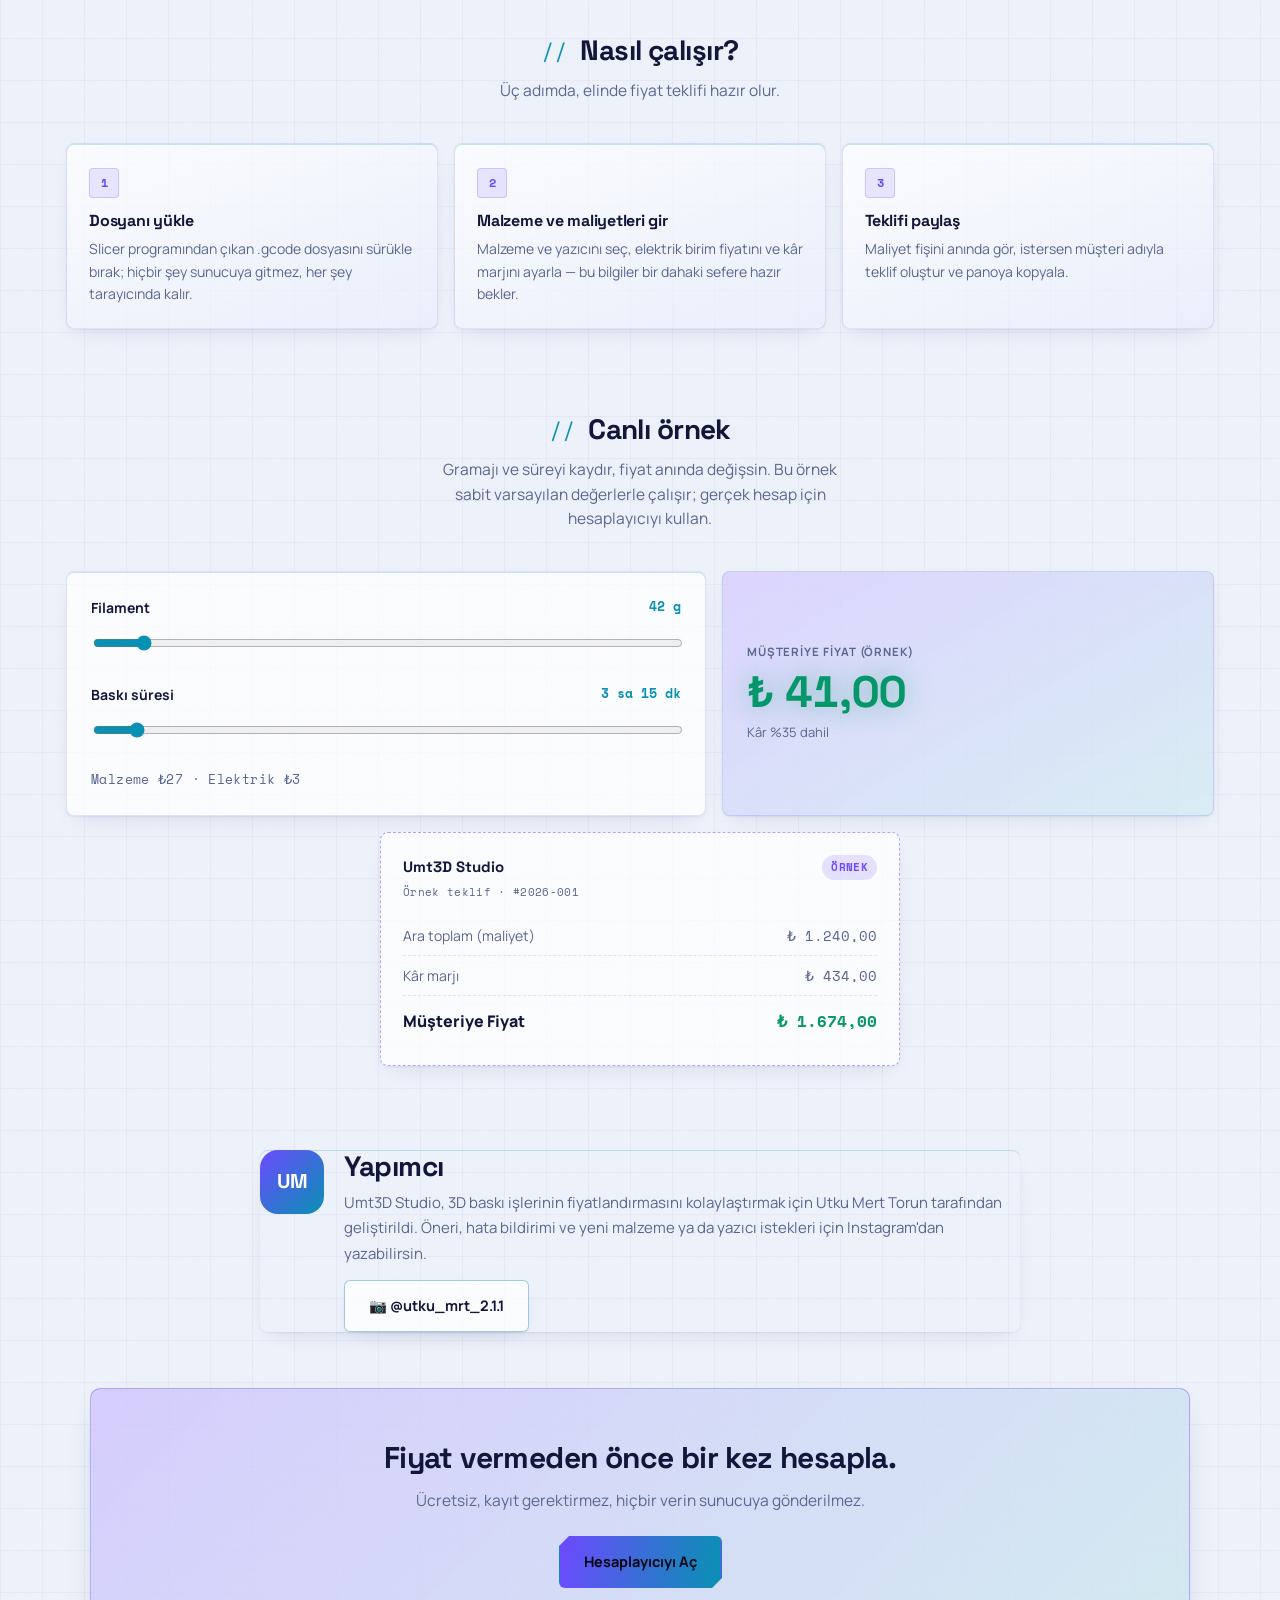
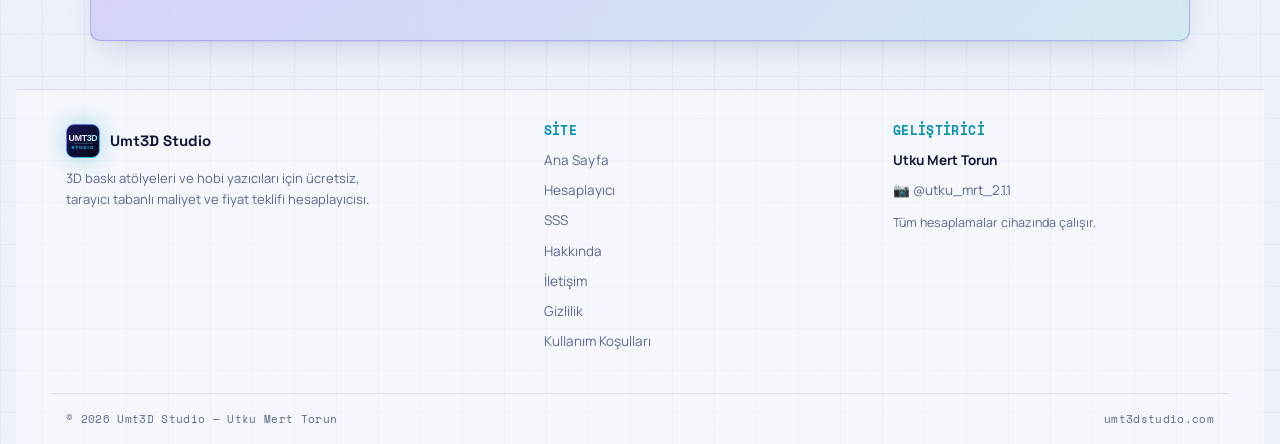
==== commit 56c83b7c: "feat: Hakkında, İletişim, Kullanım Koşulları, KVKK uyumlu gizlilik, 404 sayfası, marka kılavuzu, yaz" ====
--- a/index.html
+++ b/index.html
@@ -78,8 +78,8 @@
       <a href="#nasil" class="btn btn-ghost">Nasıl çalışır?</a>
     </div>
     <div class="hero-stats">
-      <div class="stat"><div class="num mono">35+</div><div class="lbl">Yazıcı modeli</div></div>
-      <div class="stat"><div class="num mono">13</div><div class="lbl">Malzeme profili</div></div>
+      <div class="stat"><div class="num mono">69</div><div class="lbl">Yazıcı modeli</div></div>
+      <div class="stat"><div class="num mono">32</div><div class="lbl">Malzeme profili</div></div>
       <div class="stat"><div class="num mono">0₺</div><div class="lbl">Kurulum / abonelik</div></div>
     </div>
     <div class="trust-row" aria-label="Güven">
@@ -228,7 +228,10 @@
         <a href="index.html">Ana Sayfa</a>
         <a href="calculator.html">Hesaplayıcı</a>
         <a href="faq.html">SSS</a>
+        <a href="hakkinda.html">Hakkında</a>
+        <a href="iletisim.html">İletişim</a>
         <a href="privacy.html">Gizlilik</a>
+        <a href="kosullar.html">Kullanım Koşulları</a>
       </div>
     </div>
     <div>
--- a/css/site.css
+++ b/css/site.css
@@ -904,3 +904,30 @@
 .hero-section h1 .w5{ color:var(--accent); }
 .hero-section h1 .w6{ color:var(--fg); }
 .hero-section h1 .w7{ color:var(--accent-2); }
+
+/* Ana başlık: tek cümle, masaüstünde tek satır */
+.hero-section h1{
+  max-width:none;
+  font-size:clamp(22px, 2.7vw, 40px);
+  line-height:1.2;
+  letter-spacing:-.01em;
+}
+@media (min-width:761px){
+  .hero-section h1{ white-space:nowrap; }
+}
+@media (max-width:760px){
+  .hero-section h1{ font-size:clamp(24px, 6.4vw, 34px); }
+}
+
+/* ---------------- yazdırma (tüm sayfalar) ---------------- */
+@media print{
+  :root, :root[data-theme]{ color-scheme:light; }
+  body, body::after{ background:#fff !important; color:#000 !important; background-image:none !important; }
+  body::after, .site-header, .site-footer, .skip-link, .theme-toggle, .nav-burger, .btn, .marquee, .mobile-bar,
+  .install-hint, .hero-orb, .hero-stage, .trust-row, .calc-note, .localebar, .ticket, #historyCard, #batchCard, #spoolCard, #backupCard, #priceCard{ display:none !important; }
+  a{ color:#000 !important; text-decoration:underline; }
+  .content-page, .calc-wrap{ max-width:none; padding:0; }
+  h1,h2,h3{ color:#000 !important; page-break-after:avoid; }
+  .card, .feature-card, .step{ box-shadow:none !important; border:1px solid #bbb !important; background:#fff !important; }
+  .reveal{ opacity:1 !important; transform:none !important; }
+}
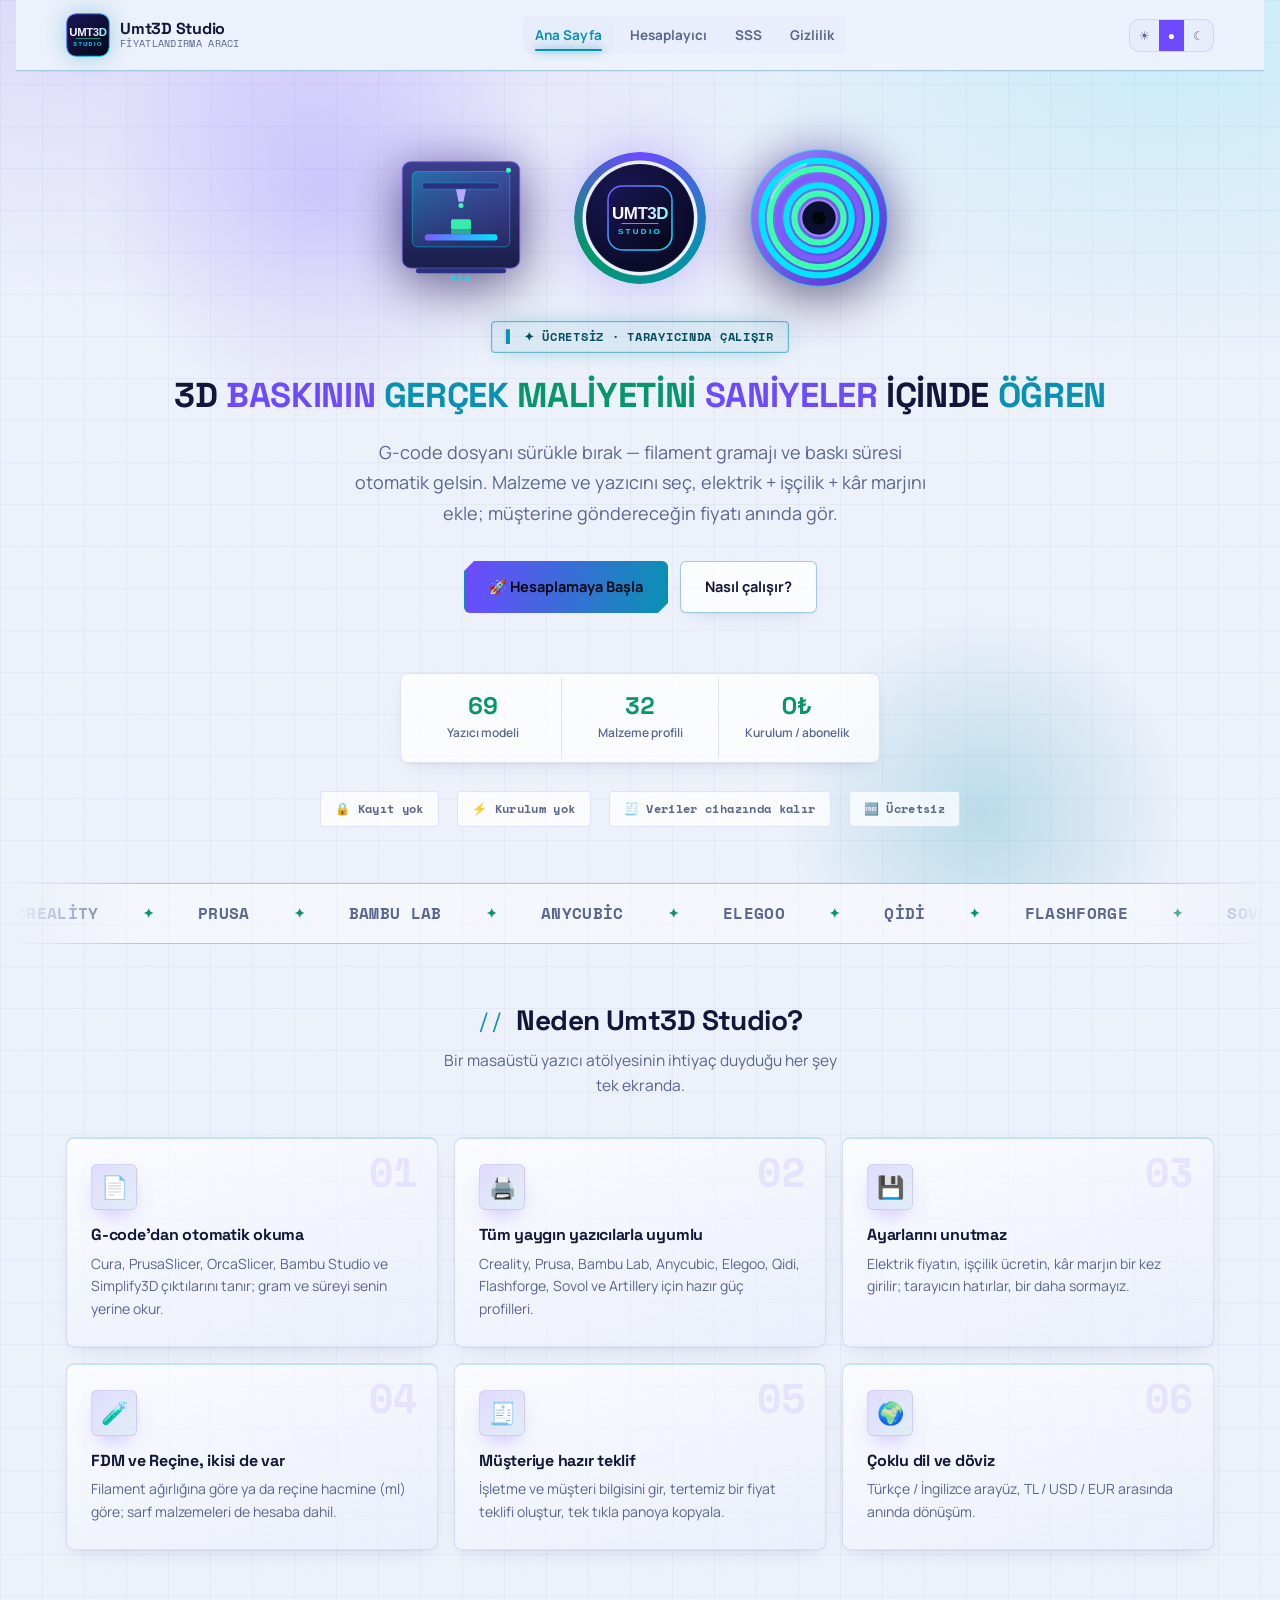
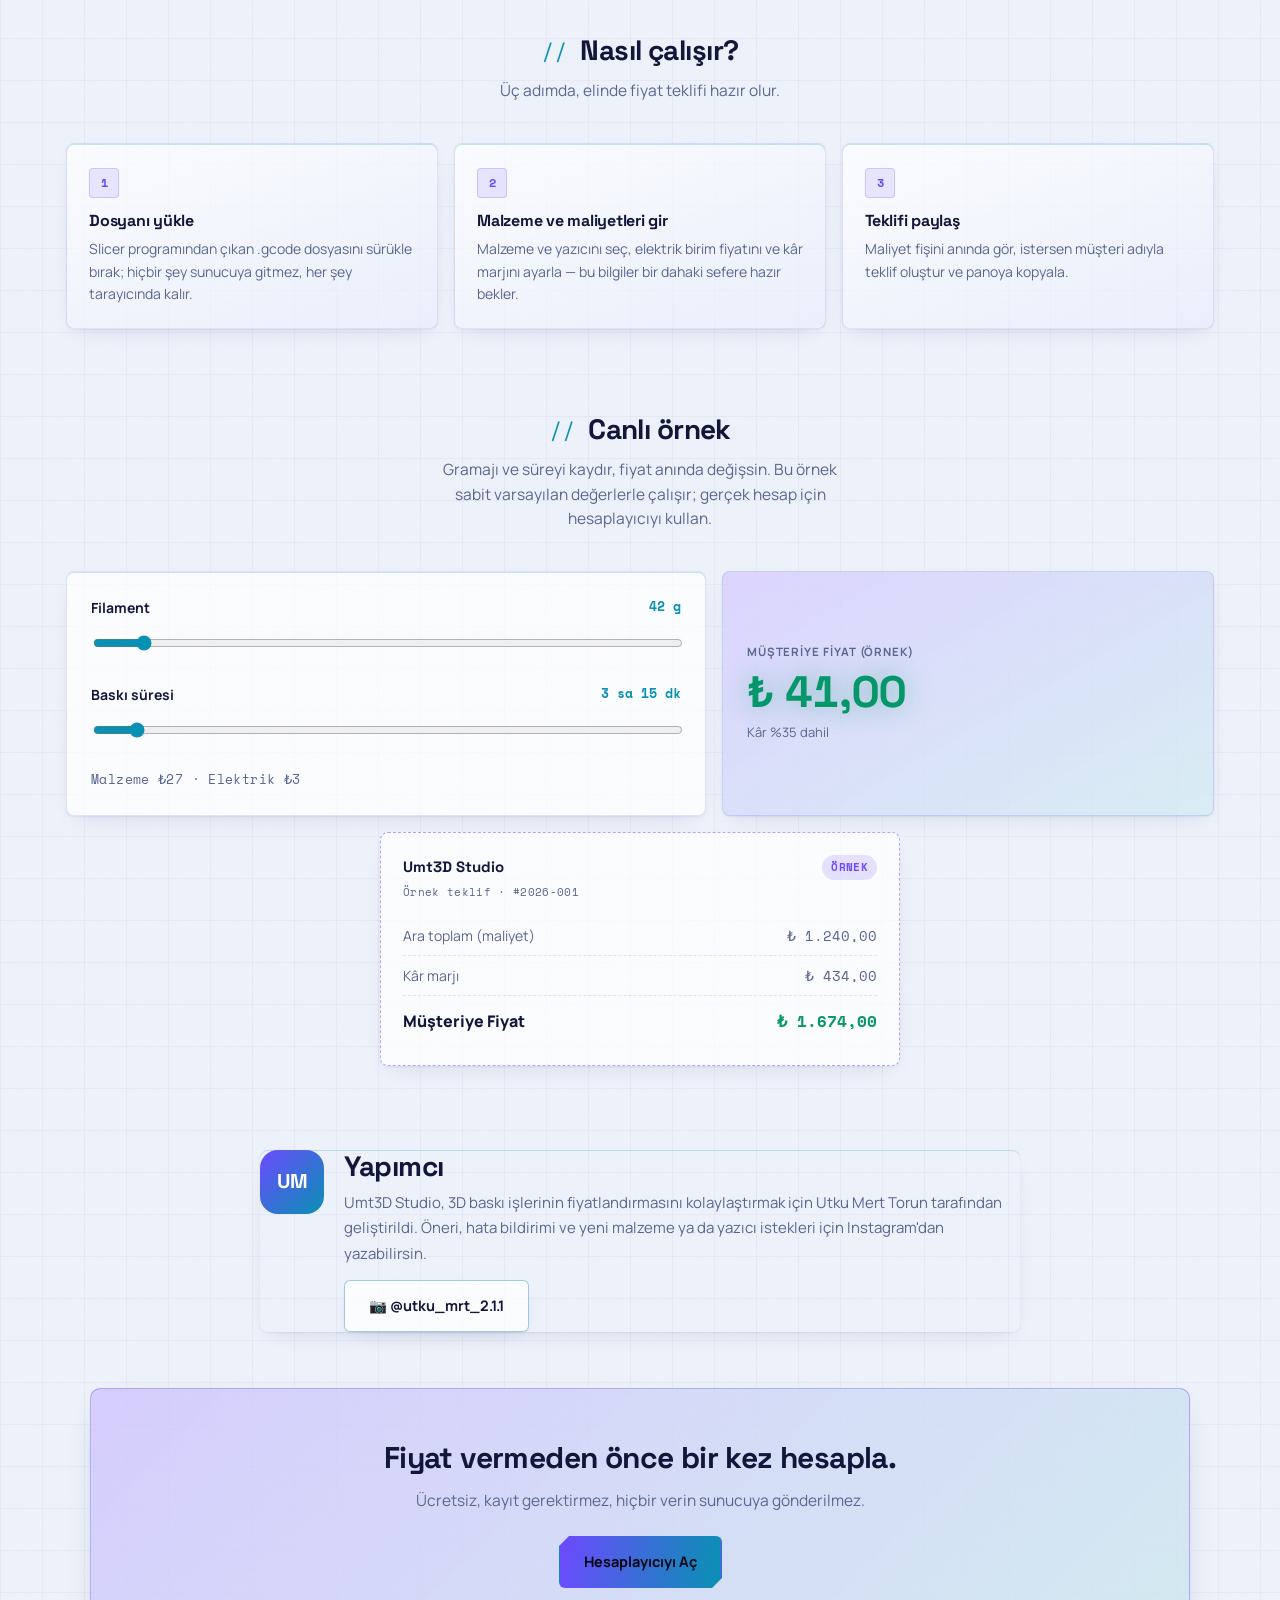
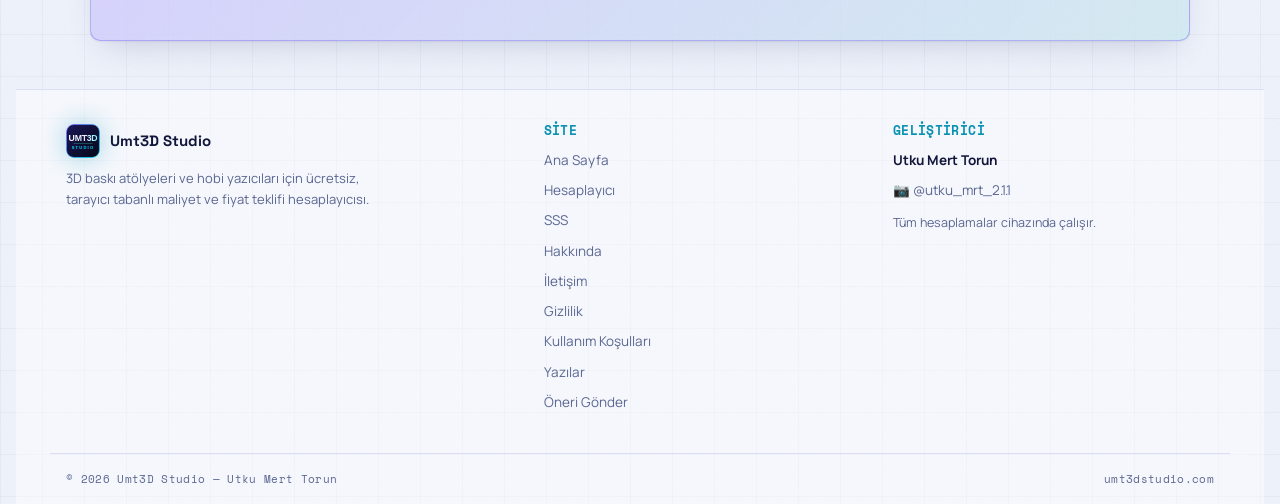
==== commit f9e59b6b: "Karşılaştırma, siparişler, CSV dışa aktarım, FX uyarısı, presetler, blog, öneri formu ve çevrimdışı " ====
--- a/index.html
+++ b/index.html
@@ -232,6 +232,8 @@
         <a href="iletisim.html">İletişim</a>
         <a href="privacy.html">Gizlilik</a>
         <a href="kosullar.html">Kullanım Koşulları</a>
+        <a href="blog.html">Yazılar</a>
+        <a href="oneri.html">Öneri Gönder</a>
       </div>
     </div>
     <div>
--- a/css/site.css
+++ b/css/site.css
@@ -931,3 +931,27 @@
   .card, .feature-card, .step{ box-shadow:none !important; border:1px solid #bbb !important; background:#fff !important; }
   .reveal{ opacity:1 !important; transform:none !important; }
 }
+
+/* ---------------- blog ve öneri sayfaları ---------------- */
+.blog-grid{ display:grid; grid-template-columns:repeat(auto-fill, minmax(240px,1fr)); gap:16px; margin-top:24px; }
+.blog-card{
+  display:flex; flex-direction:column; gap:10px; padding:22px; border-radius:12px; text-decoration:none; color:inherit;
+  background:var(--surface); border:1px solid var(--border); box-shadow:var(--shadow-sm);
+  transition:transform .25s cubic-bezier(.22,1,.36,1), border-color .25s ease;
+}
+.blog-card:hover{ transform:translateY(-3px); border-color:color-mix(in srgb, var(--accent) 45%, var(--border)); }
+.blog-card h3{ font-size:17px; line-height:1.3; }
+.blog-card p{ color:var(--muted); font-size:14px; }
+.blog-more{ margin-top:auto; font-weight:700; font-size:13px; color:var(--accent-2); }
+
+.oneri-form{ display:grid; gap:14px; margin-top:24px; max-width:620px; }
+.oneri-form label{ display:flex; flex-direction:column; gap:6px; font-weight:700; font-size:14px; }
+.oneri-form input, .oneri-form select, .oneri-form textarea{
+  font:inherit; font-size:16px; padding:11px 12px; border-radius:8px; border:1px solid var(--border);
+  background:var(--surface-2); color:var(--fg);
+}
+.oneri-actions{ display:flex; gap:10px; flex-wrap:wrap; }
+.oneri-preview{
+  white-space:pre-wrap; word-break:break-word; margin:0; padding:14px; border-radius:10px;
+  background:var(--surface-2); border:1px dashed var(--border); font-family:'Space Mono',monospace; font-size:13px; min-height:60px;
+}
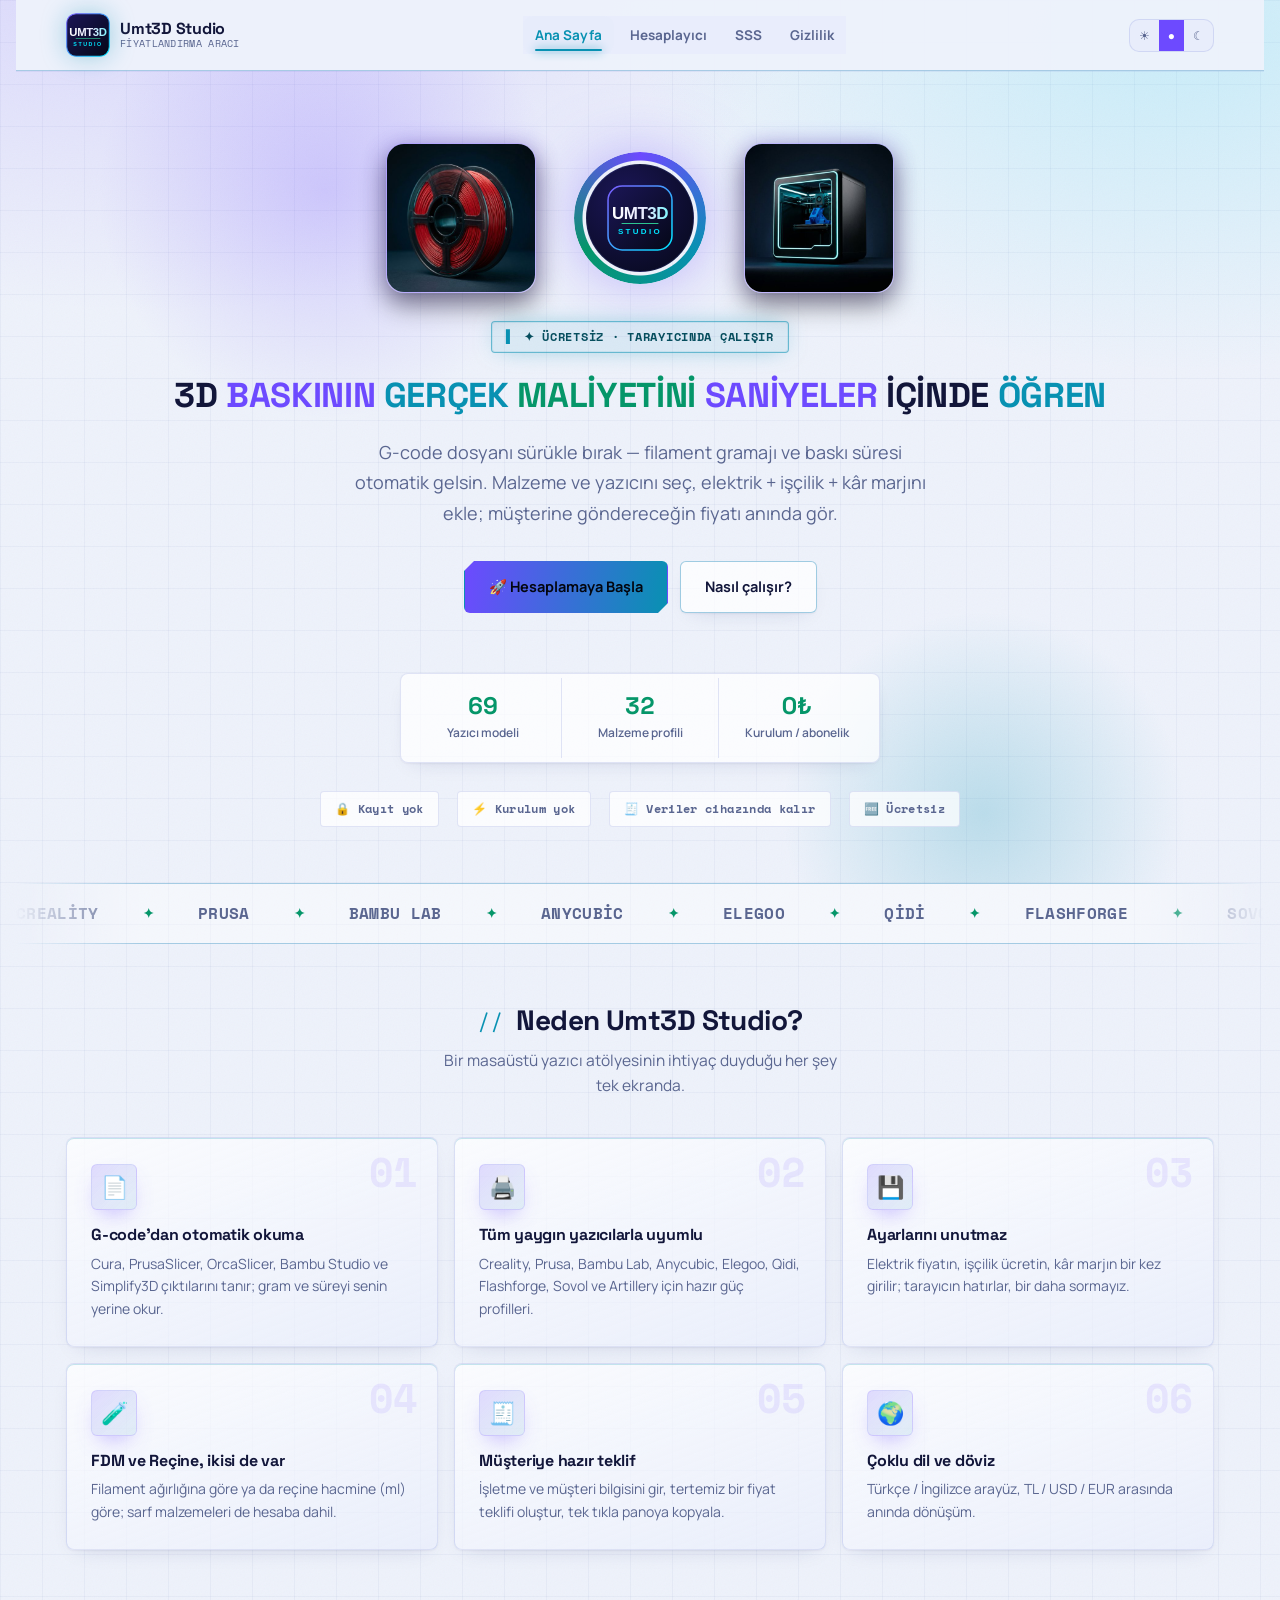
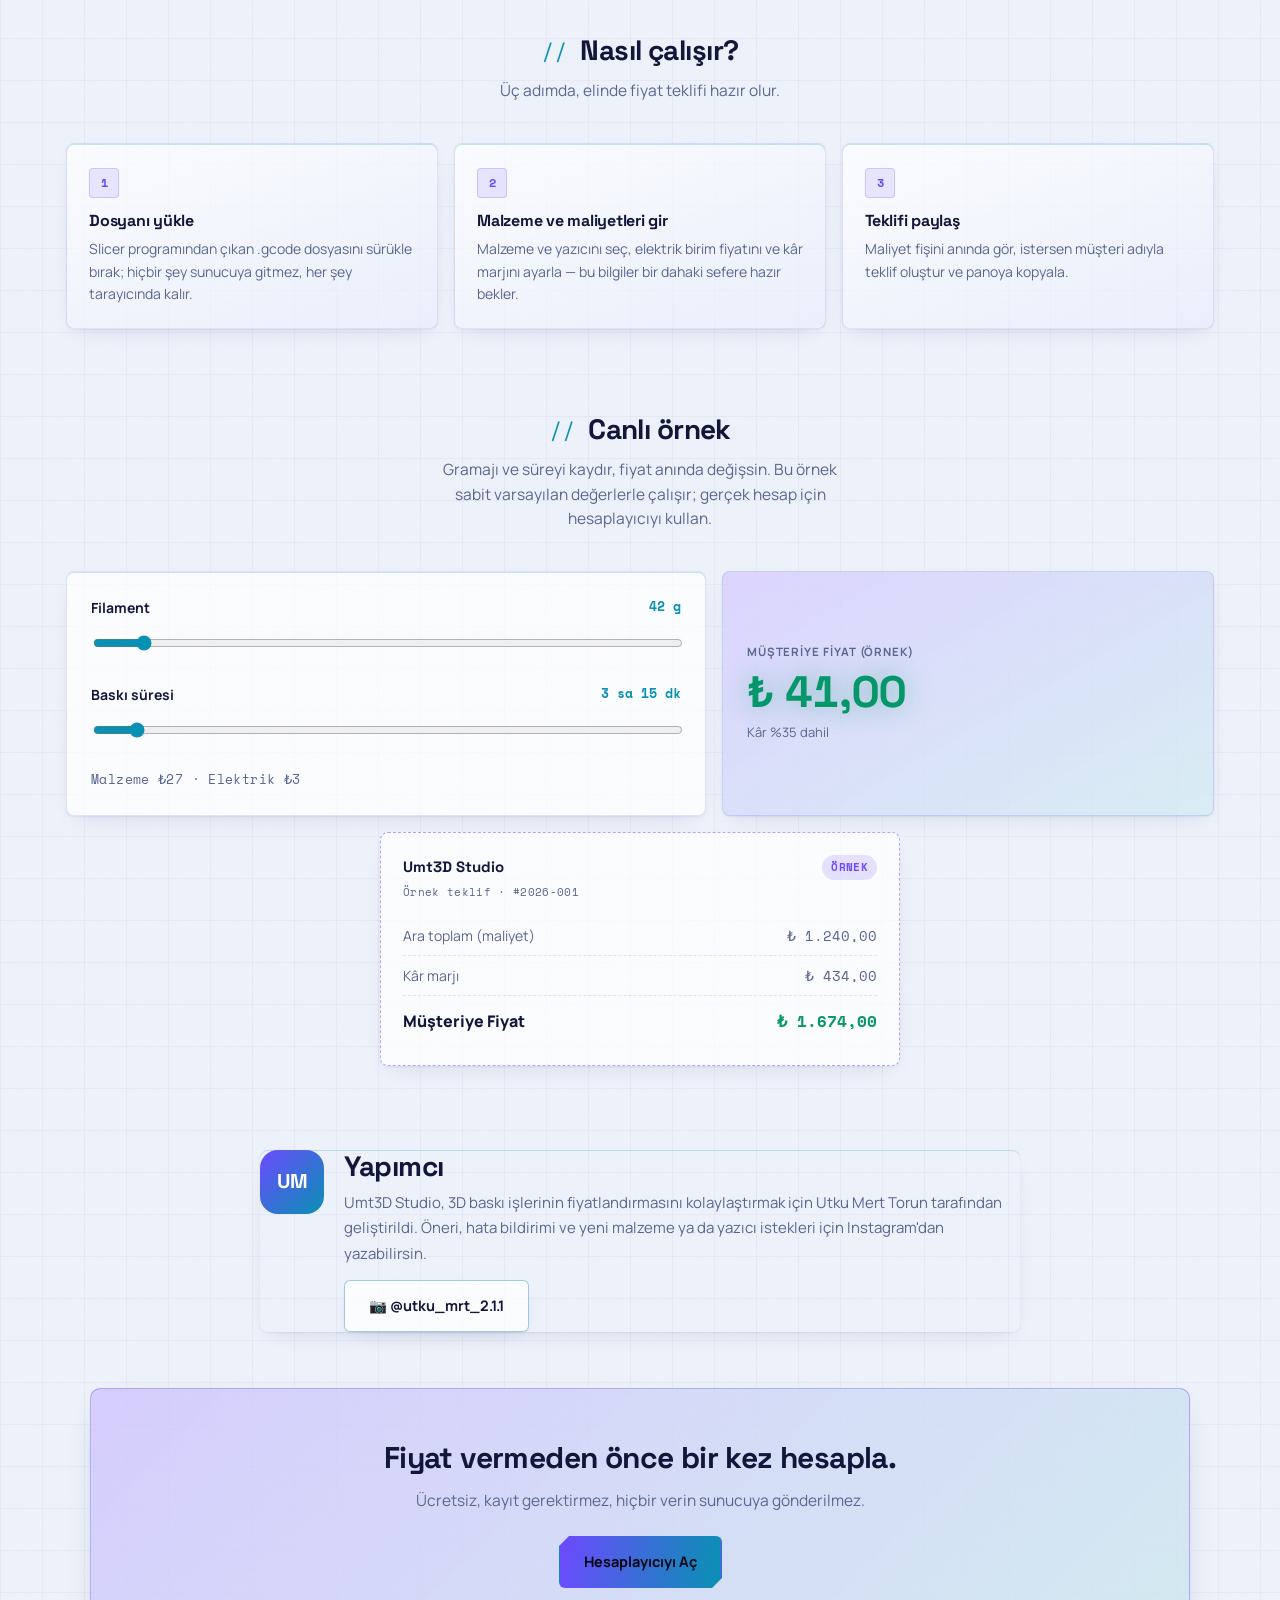
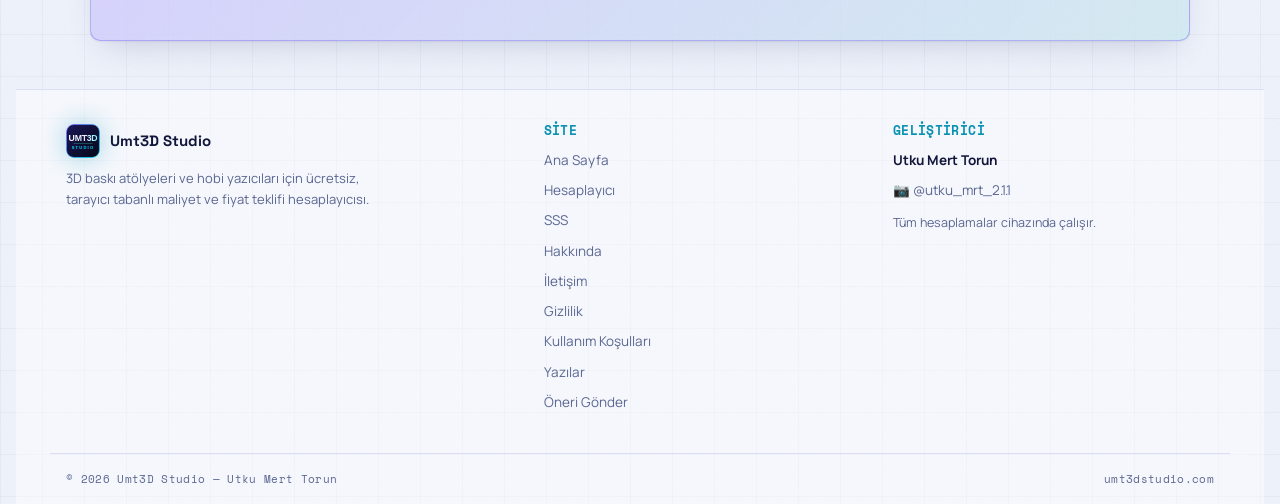
==== commit d6eca88e: "Ana sayfa: filament ve 3D yazıcı fotoğrafları logonun iki yanına Co-Authored-By: Claude Haiku 5.5 <n" ====
--- a/index.html
+++ b/index.html
@@ -62,9 +62,9 @@
   <div class="hero-wrapper">
   <section class="hero-section">
     <div class="hero-stage" aria-hidden="true">
-      <figure class="hs-side hs-left"><img src="assets/p2s-printer.svg" alt="" width="240" height="220"></figure>
+      <figure class="hs-side hs-left"><img src="assets/hero-filament.jpg" alt="" width="480" height="480" loading="eager"></figure>
       <div class="hero-orb"><span><img src="assets/umt3d-icon.svg?v=3" alt="" width="150" height="150"></span></div>
-      <figure class="hs-side hs-right"><img src="assets/filament-spool.svg" alt="" width="220" height="220"></figure>
+      <figure class="hs-side hs-right"><img src="assets/hero-printer.jpg" alt="" width="480" height="480" loading="eager"></figure>
     </div>
     <span class="eyebrow">✦ ÜCRETSİZ · TARAYICINDA ÇALIŞIR</span>
     <h1><span class="w1">3D</span> <span class="w2">BASKININ</span> <span class="w3">GERÇEK</span> <span class="w4">MALİYETİNİ</span> <span class="w5">SANİYELER</span> <span class="w6">İÇİNDE</span> <span class="w7">ÖĞREN</span></h1>
--- a/css/site.css
+++ b/css/site.css
@@ -847,8 +847,9 @@
 .hero-orb span img{ width:62%; height:62%; display:block; }
 .hs-side{ margin:0; flex:0 1 auto; width:clamp(92px,17vw,150px); }
 .hs-side img{
-  width:100%; height:auto; display:block;
-  filter:drop-shadow(0 12px 26px rgba(0,0,0,.45)) drop-shadow(0 0 22px color-mix(in srgb, var(--accent) 30%, transparent));
+  width:100%; aspect-ratio:1 / 1; height:auto; display:block; object-fit:cover;
+  border-radius:18px; border:1px solid color-mix(in srgb, var(--accent) 35%, transparent);
+  box-shadow:0 12px 26px rgba(0,0,0,.45), 0 0 22px color-mix(in srgb, var(--accent) 30%, transparent);
   animation:bob 6s ease-in-out infinite;
 }
 .hs-right img{ animation-delay:-3s; animation-duration:7.5s; }
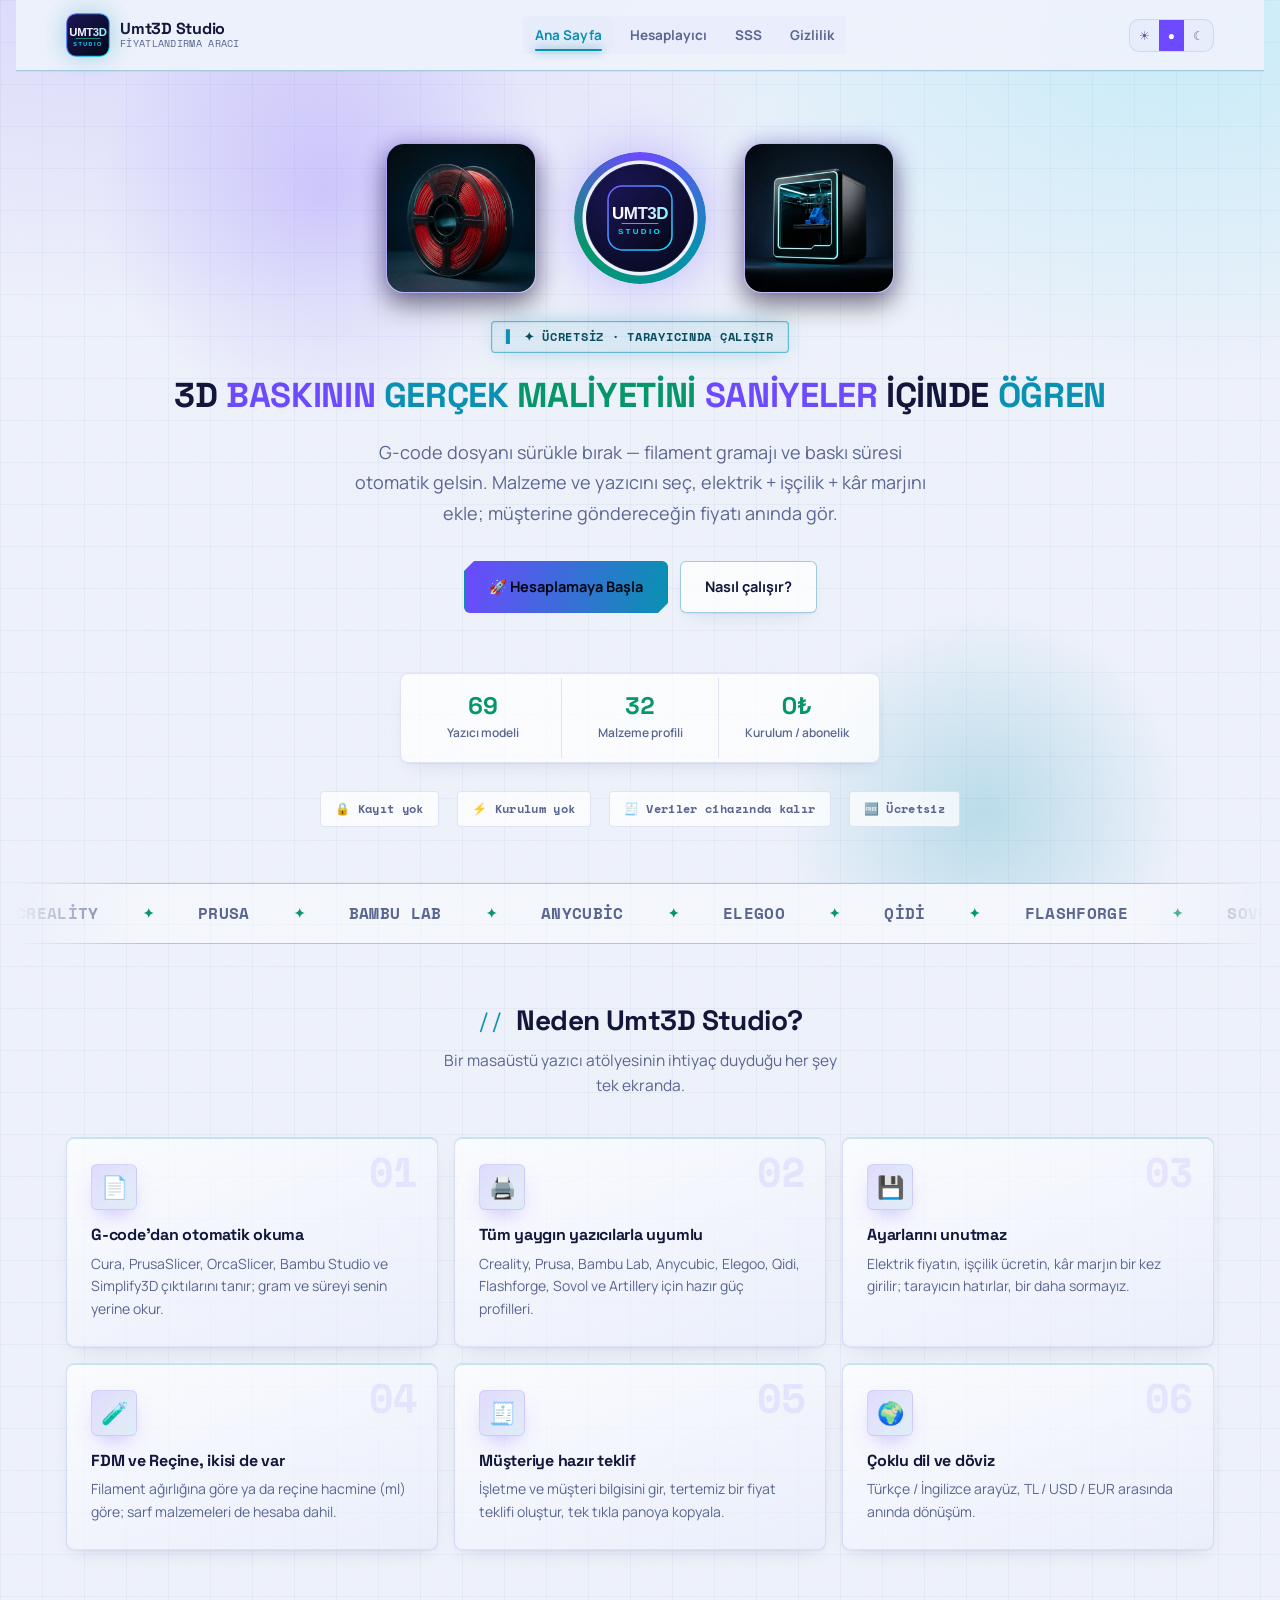
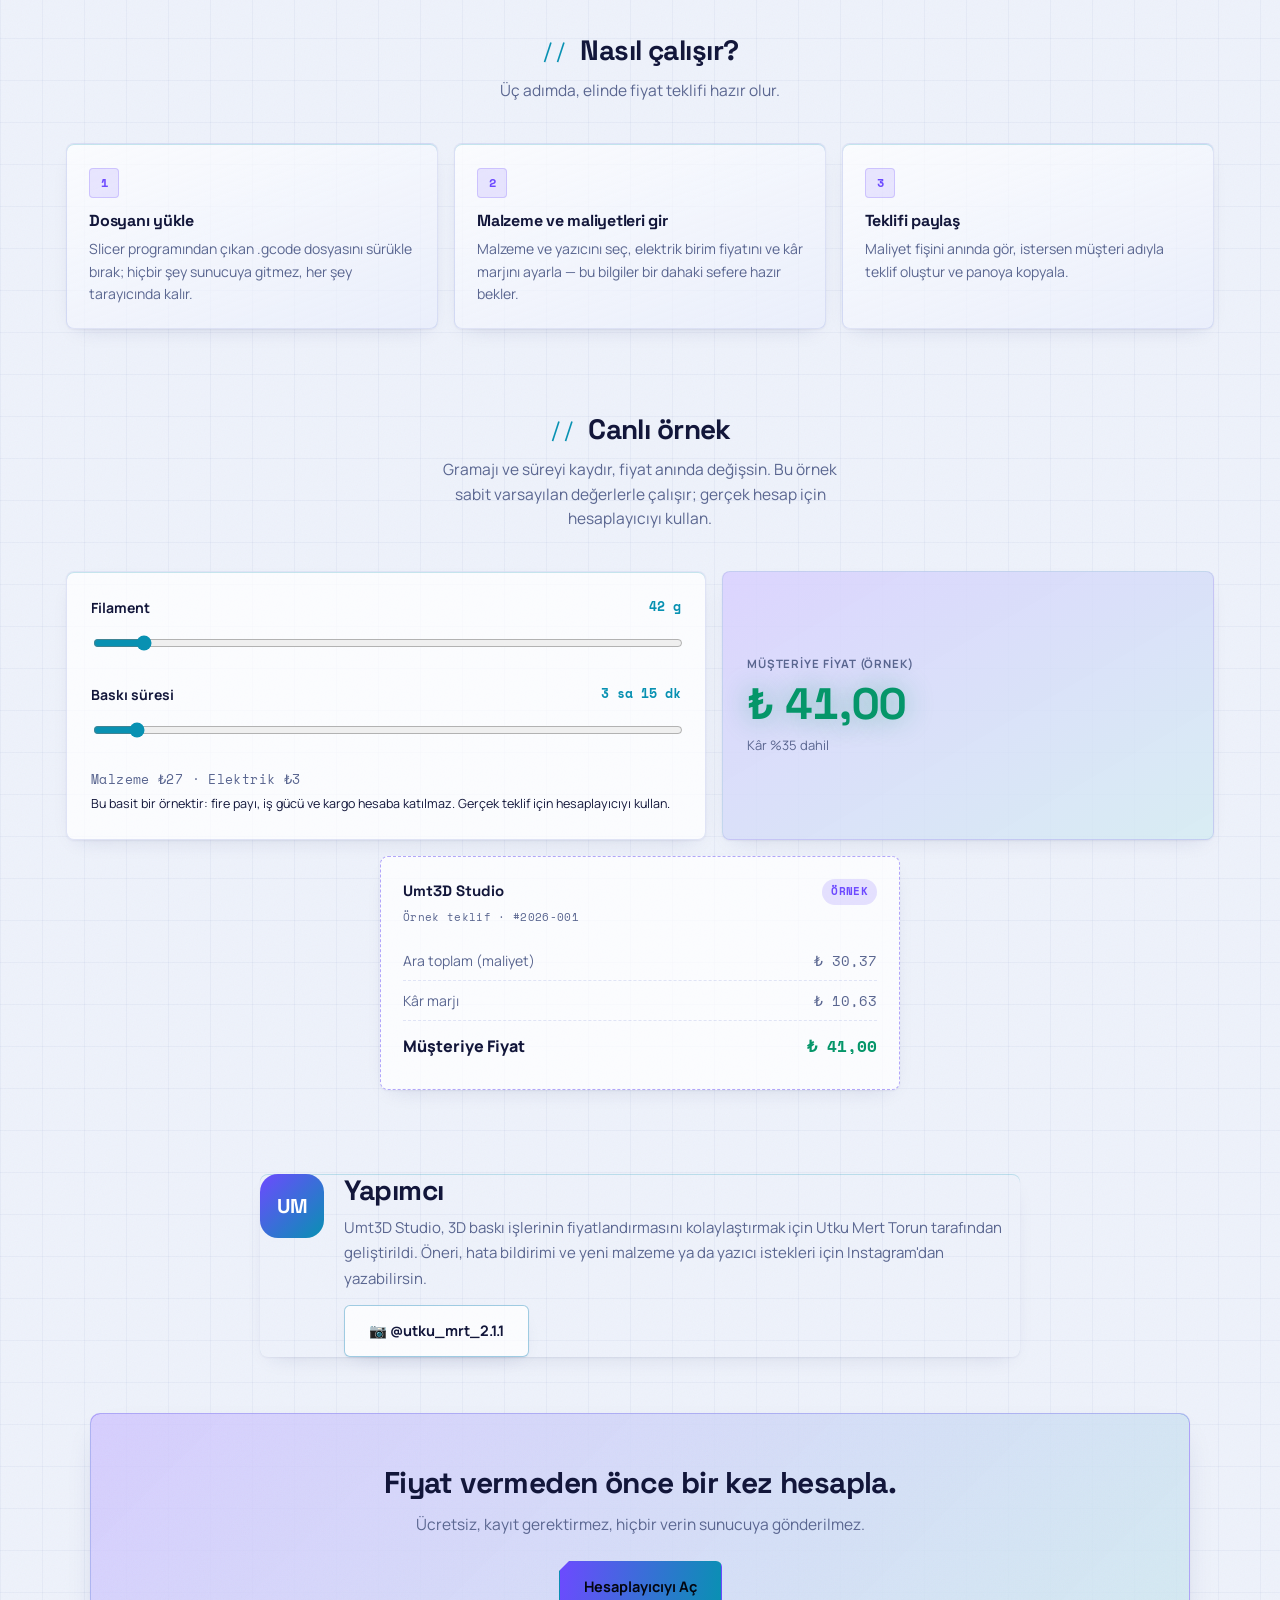
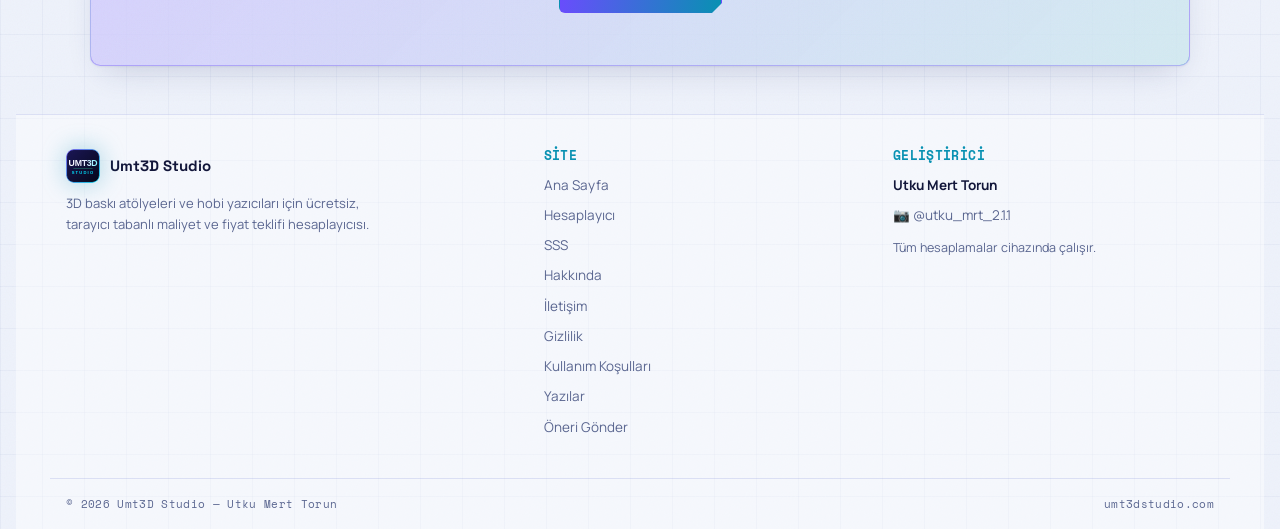
==== commit d4d99935: "Canlı örnek ve teklif tutarlılığı, WhatsApp paylaşımı, örnek G-code, Bambu .gcode.3mf desteği Co-Aut" ====
--- a/index.html
+++ b/index.html
@@ -169,6 +169,7 @@
           <input type="range" id="demoHours" min="0.25" max="48" step="0.25" value="3.25">
         </label>
         <div class="demo-note" id="demoBreak"></div>
+        <small class="muted-note">Bu basit bir örnektir: fire payı, iş gücü ve kargo hesaba katılmaz. Gerçek teklif için hesaplayıcıyı kullan.</small>
       </div>
       <div class="demo-result">
         <small>Müşteriye fiyat (örnek)</small>
@@ -181,9 +182,9 @@
         <div><strong>Umt3D Studio</strong><small>Örnek teklif · #2026-001</small></div>
         <span class="sq-tag">ÖRNEK</span>
       </div>
-      <div class="sq-row"><span>Ara toplam (maliyet)</span><span class="mono">₺ 1.240,00</span></div>
-      <div class="sq-row"><span>Kâr marjı</span><span class="mono">₺ 434,00</span></div>
-      <div class="sq-row sq-total"><span>Müşteriye Fiyat</span><span class="mono">₺ 1.674,00</span></div>
+      <div class="sq-row"><span>Ara toplam (maliyet)</span><span class="mono" id="sqCost">₺ 0,00</span></div>
+      <div class="sq-row"><span>Kâr marjı</span><span class="mono" id="sqMargin">₺ 0,00</span></div>
+      <div class="sq-row sq-total"><span>Müşteriye Fiyat</span><span class="mono" id="sqTotal">₺ 0,00</span></div>
     </div>
   </section>
 
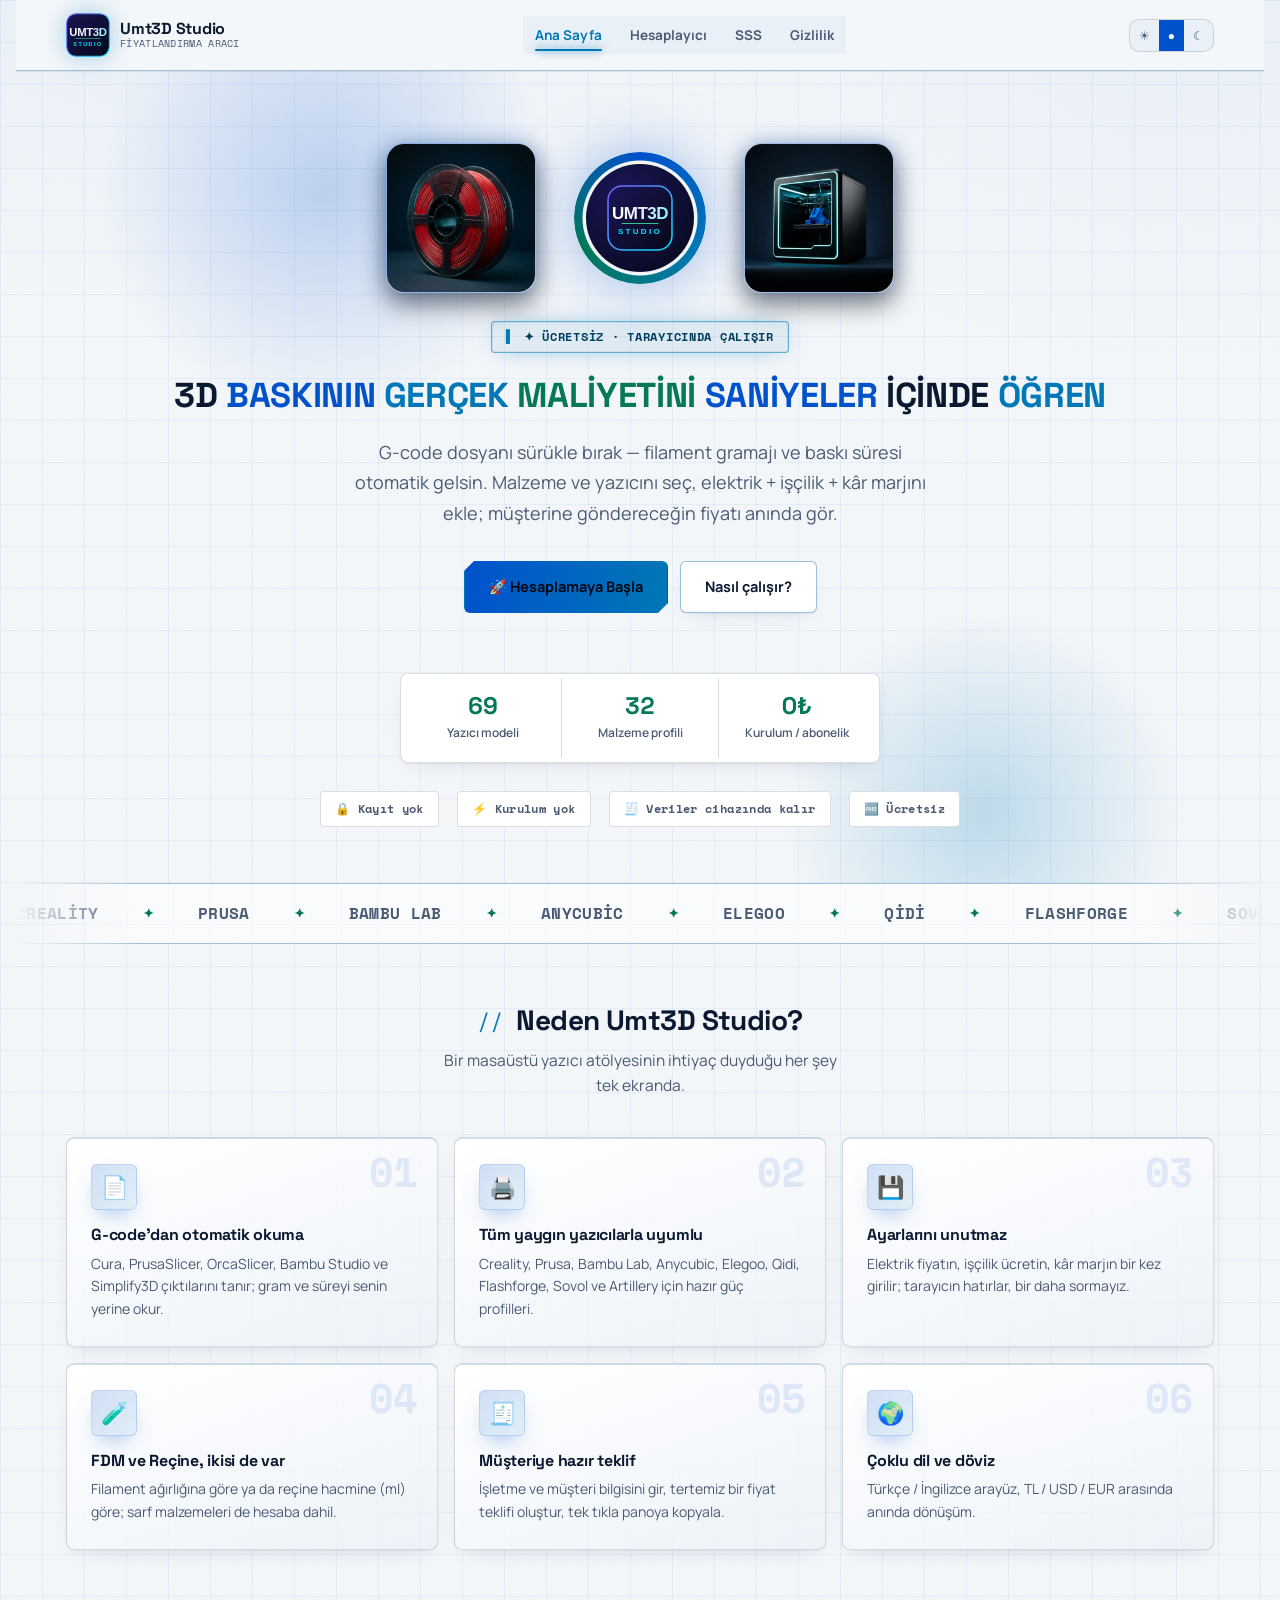
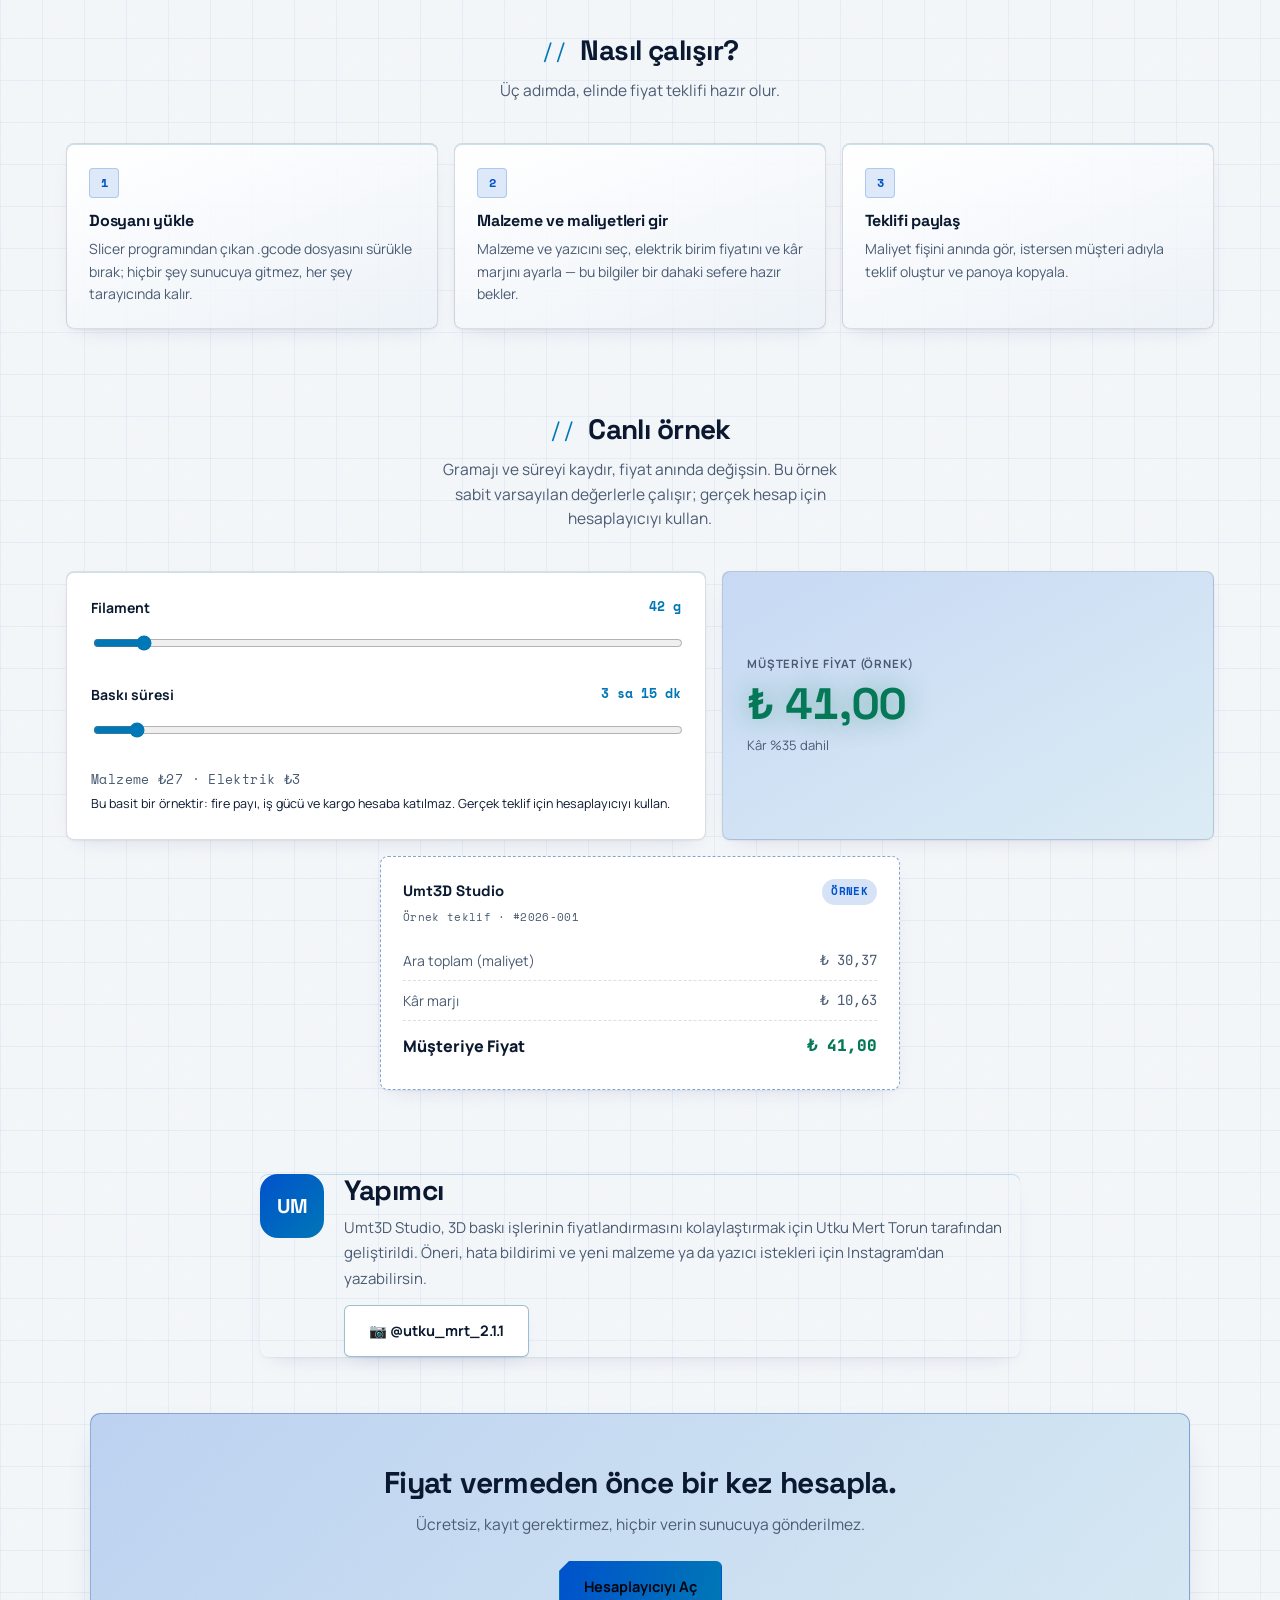
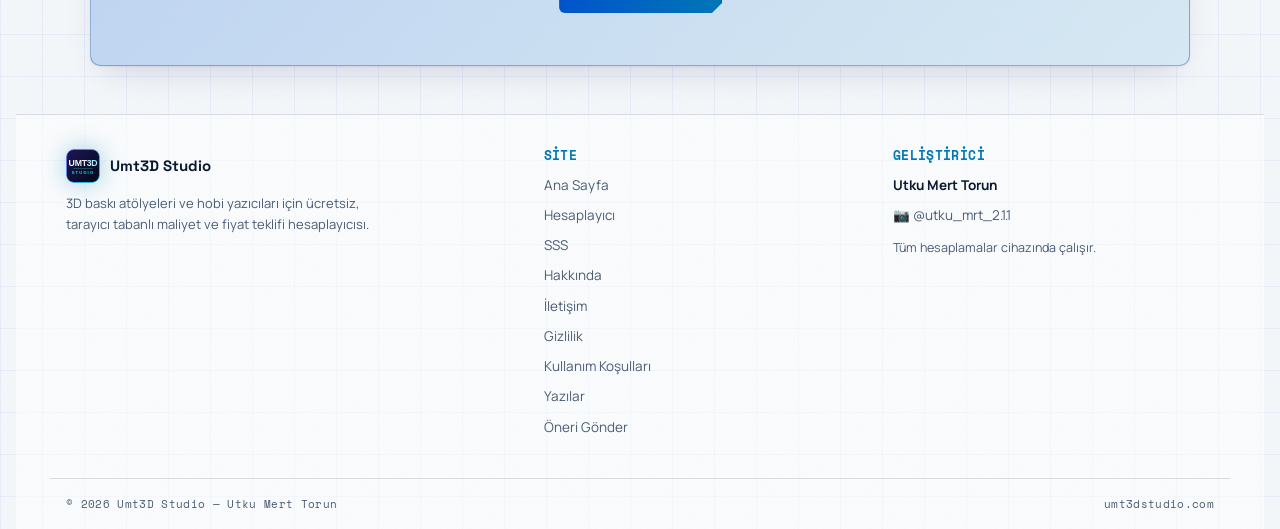
==== commit 78ea60d5: "Tema: koyu Slicer Stüdyo (antrasit + turuncu/mavi), açık Blueprint; rakamlar için JetBrains Mono Co-" ====
--- a/index.html
+++ b/index.html
@@ -26,7 +26,7 @@
 <link rel="manifest" href="manifest.webmanifest">
 <link rel="preconnect" href="https://fonts.googleapis.com">
 <link rel="preconnect" href="https://fonts.gstatic.com" crossorigin>
-<link rel="stylesheet" href="https://fonts.googleapis.com/css2?family=Space+Grotesk:wght@500;600;700&family=Manrope:wght@400;500;600;700;800&family=Space+Mono:wght@400;700&display=swap">
+<link rel="stylesheet" href="https://fonts.googleapis.com/css2?family=Space+Grotesk:wght@500;600;700&family=Manrope:wght@400;500;600;700;800&family=Space+Mono:wght@400;700&family=JetBrains+Mono:wght@400;600;700&display=swap">
 <link rel="stylesheet" href="css/site.css">
 <script type="application/ld+json">
 {"@context":"https://schema.org","@type":"WebApplication","name":"Umt3D Studio — 3D Baskı Fiyat Hesaplayıcı","url":"https://umt3dstudio.com/","applicationCategory":"BusinessApplication","operatingSystem":"Any (web browser)","offers":{"@type":"Offer","price":"0","priceCurrency":"TRY"},"author":{"@type":"Person","name":"Utku Mert Torun"}}
--- a/css/site.css
+++ b/css/site.css
@@ -6,22 +6,22 @@
    Açık tema aşağıda ayrı tanımlı. */
 :root{
   /* ---- palette (dark navy glass) ---- */
-  --bg:#03060F;
-  --bg-glow-1:rgba(124,92,255,.30);
-  --bg-glow-2:rgba(34,211,238,.16);
-  --surface:rgba(18,24,58,.56);
-  --surface-2:rgba(30,38,86,.62);
-  --fg:#EEF1FF;
-  --muted:#9AA6CC;
-  --border:rgba(150,170,255,.16);
-  --accent:#7C5CFF;
-  --accent-ink:#E4DDFF;
-  --accent-2:#00E5FF;
-  --accent-2-ink:#D2F7FF;
-  --mint:#39FFB0;
-  --good:#39FFB0;
-  --warn:#FCD34D;
-  --bad:#FB7185;
+  --bg:#121417;
+  --bg-glow-1:rgba(255,107,0,.07);
+  --bg-glow-2:rgba(59,130,246,.06);
+  --surface:rgba(27,31,36,.92);
+  --surface-2:rgba(35,40,48,.94);
+  --fg:#E6E9EE;
+  --muted:#8B93A1;
+  --border:rgba(255,255,255,.09);
+  --accent:#FF6B00;
+  --accent-ink:#FFD9BD;
+  --accent-2:#3B82F6;
+  --accent-2-ink:#CFE0FF;
+  --mint:#00AE42;
+  --good:#00AE42;
+  --warn:#FACC15;
+  --bad:#F87171;
   --glass-blur:14px;
   /* ---- depth ---- */
   --shadow-sm: 0 1px 2px rgba(0,0,0,.30), 0 8px 24px -12px rgba(0,0,0,.50);
@@ -30,44 +30,44 @@
   /* ---- noise texture (subtle grain) ---- */
   --noise: url("data:image/svg+xml,%3Csvg xmlns='http://www.w3.org/2000/svg' width='200' height='200'%3E%3Cfilter id='n'%3E%3CfeTurbulence type='fractalNoise' baseFrequency='0.75' numOctaves='4' stitchTiles='stitch'/%3E%3C/filter%3E%3Crect width='200' height='200' filter='url(%23n)' opacity='0.035'/%3E%3C/svg%3E");
   /* ---- grid line pattern for bg ---- */
-  --grid-line: rgba(0,229,255,.055);
+  --grid-line: rgba(59,130,246,.05);
   color-scheme: dark;
 }
 /* Sistem açık temayı istiyorsa (ve kullanıcı koyu seçmediyse) */
 @media (prefers-color-scheme: light){
   :root:not([data-theme="dark"]){
-    --bg:#EEF2FB;
-    --bg-glow-1:rgba(124,92,255,.20);
-    --bg-glow-2:rgba(34,211,238,.18);
-    --surface:rgba(255,255,255,.74);
-    --surface-2:rgba(232,237,252,.85);
-    --fg:#12163A; --muted:#5A6690;
-    --border:rgba(80,100,200,.16);
-    --accent:#6D4AFF; --accent-ink:#2A1A7A;
-    --accent-2:#0891B2; --accent-2-ink:#064E5E;
-    --mint:#059669; --good:#059669; --warn:#B45309; --bad:#DC2626;
+    --bg:#F4F7FA;
+    --bg-glow-1:rgba(0,82,204,.05);
+    --bg-glow-2:rgba(0,82,204,.04);
+    --surface:#FFFFFF;
+    --surface-2:#EAF0F7;
+    --fg:#0A192F; --muted:#4A5B73;
+    --border:rgba(10,25,47,.14);
+    --accent:#0052CC; --accent-ink:#00316F;
+    --accent-2:#0077B6; --accent-2-ink:#023E5E;
+    --mint:#047857; --good:#047857; --warn:#B45309; --bad:#B91C1C;
     --shadow-sm: 0 1px 2px rgba(30,40,100,.06), 0 8px 22px -12px rgba(30,40,100,.18);
     --shadow:    0 1px 2px rgba(30,40,100,.06), 0 14px 32px -14px rgba(30,40,100,.22);
     --shadow-lg: 0 2px 4px rgba(30,40,100,.06), 0 24px 52px -18px rgba(30,40,100,.28);
-    --grid-line: rgba(60,80,160,.05);
+    --grid-line: rgba(0,82,204,.06);
     color-scheme: light;
   }
 }
 :root[data-theme="light"]{
-  --bg:#EEF2FB;
-  --bg-glow-1:rgba(124,92,255,.20);
-  --bg-glow-2:rgba(34,211,238,.18);
-  --surface:rgba(255,255,255,.74);
-  --surface-2:rgba(232,237,252,.85);
-  --fg:#12163A; --muted:#5A6690;
-  --border:rgba(80,100,200,.16);
-  --accent:#6D4AFF; --accent-ink:#2A1A7A;
-  --accent-2:#0891B2; --accent-2-ink:#064E5E;
-  --mint:#059669; --good:#059669; --warn:#B45309; --bad:#DC2626;
+  --bg:#F4F7FA;
+  --bg-glow-1:rgba(0,82,204,.05);
+  --bg-glow-2:rgba(0,82,204,.04);
+  --surface:#FFFFFF;
+  --surface-2:#EAF0F7;
+  --fg:#0A192F; --muted:#4A5B73;
+  --border:rgba(10,25,47,.14);
+  --accent:#0052CC; --accent-ink:#00316F;
+  --accent-2:#0077B6; --accent-2-ink:#023E5E;
+  --mint:#047857; --good:#047857; --warn:#B45309; --bad:#B91C1C;
   --shadow-sm: 0 1px 2px rgba(30,40,100,.06), 0 8px 22px -12px rgba(30,40,100,.18);
   --shadow:    0 1px 2px rgba(30,40,100,.06), 0 14px 32px -14px rgba(30,40,100,.22);
   --shadow-lg: 0 2px 4px rgba(30,40,100,.06), 0 24px 52px -18px rgba(30,40,100,.28);
-  --grid-line: rgba(60,80,160,.05);
+  --grid-line: rgba(0,82,204,.06);
   color-scheme: light;
 }
 
@@ -106,7 +106,7 @@
 h3{ font-size:clamp(15px,2vw,17px); font-weight:700; }
 h4{ font-size:13px; font-weight:700; }
 p{ font-size:15px; line-height:1.7; }
-.mono{font-family:'Space Mono',ui-monospace,monospace; font-variant-numeric:tabular-nums;}
+.mono{font-family:'JetBrains Mono','Space Mono',ui-monospace,monospace; font-variant-numeric:tabular-nums;}
 p{margin:0;}
 img{max-width:100%; display:block;}
 a{color:var(--accent-2); text-decoration:none;}
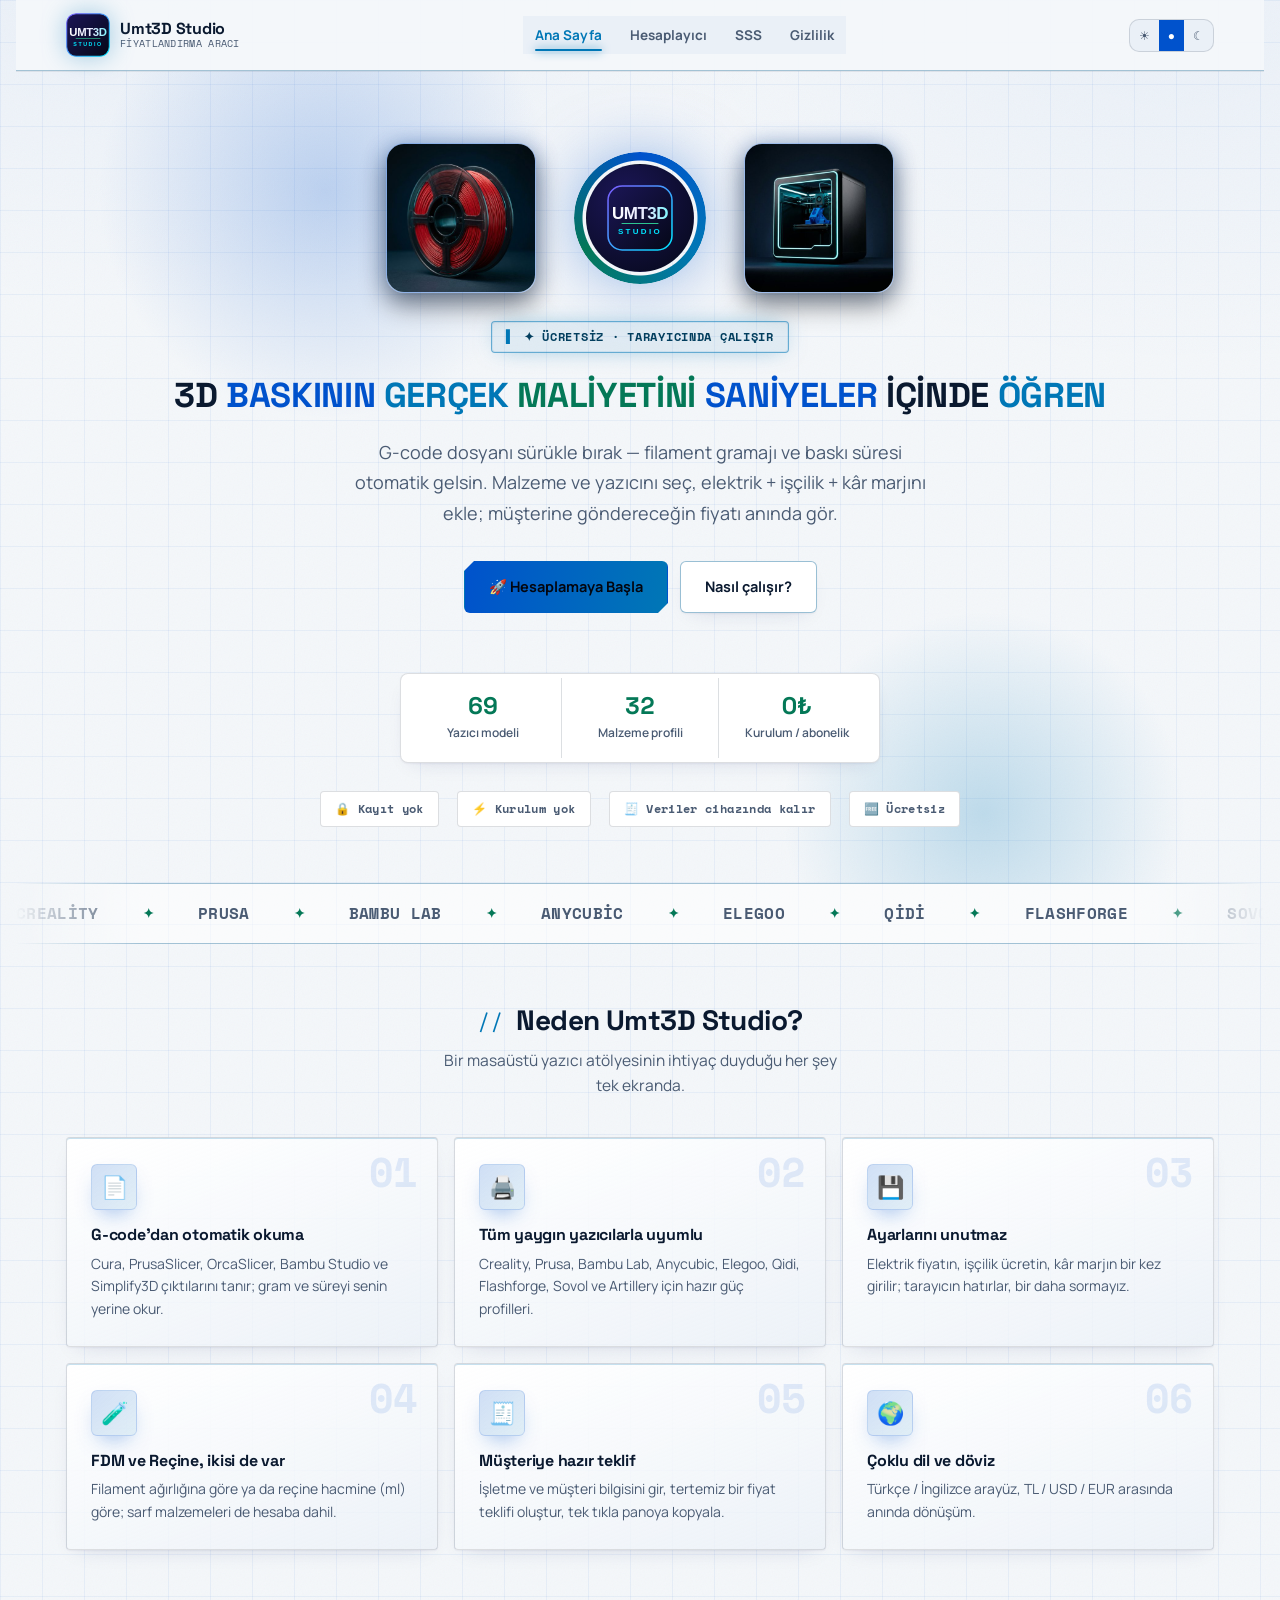
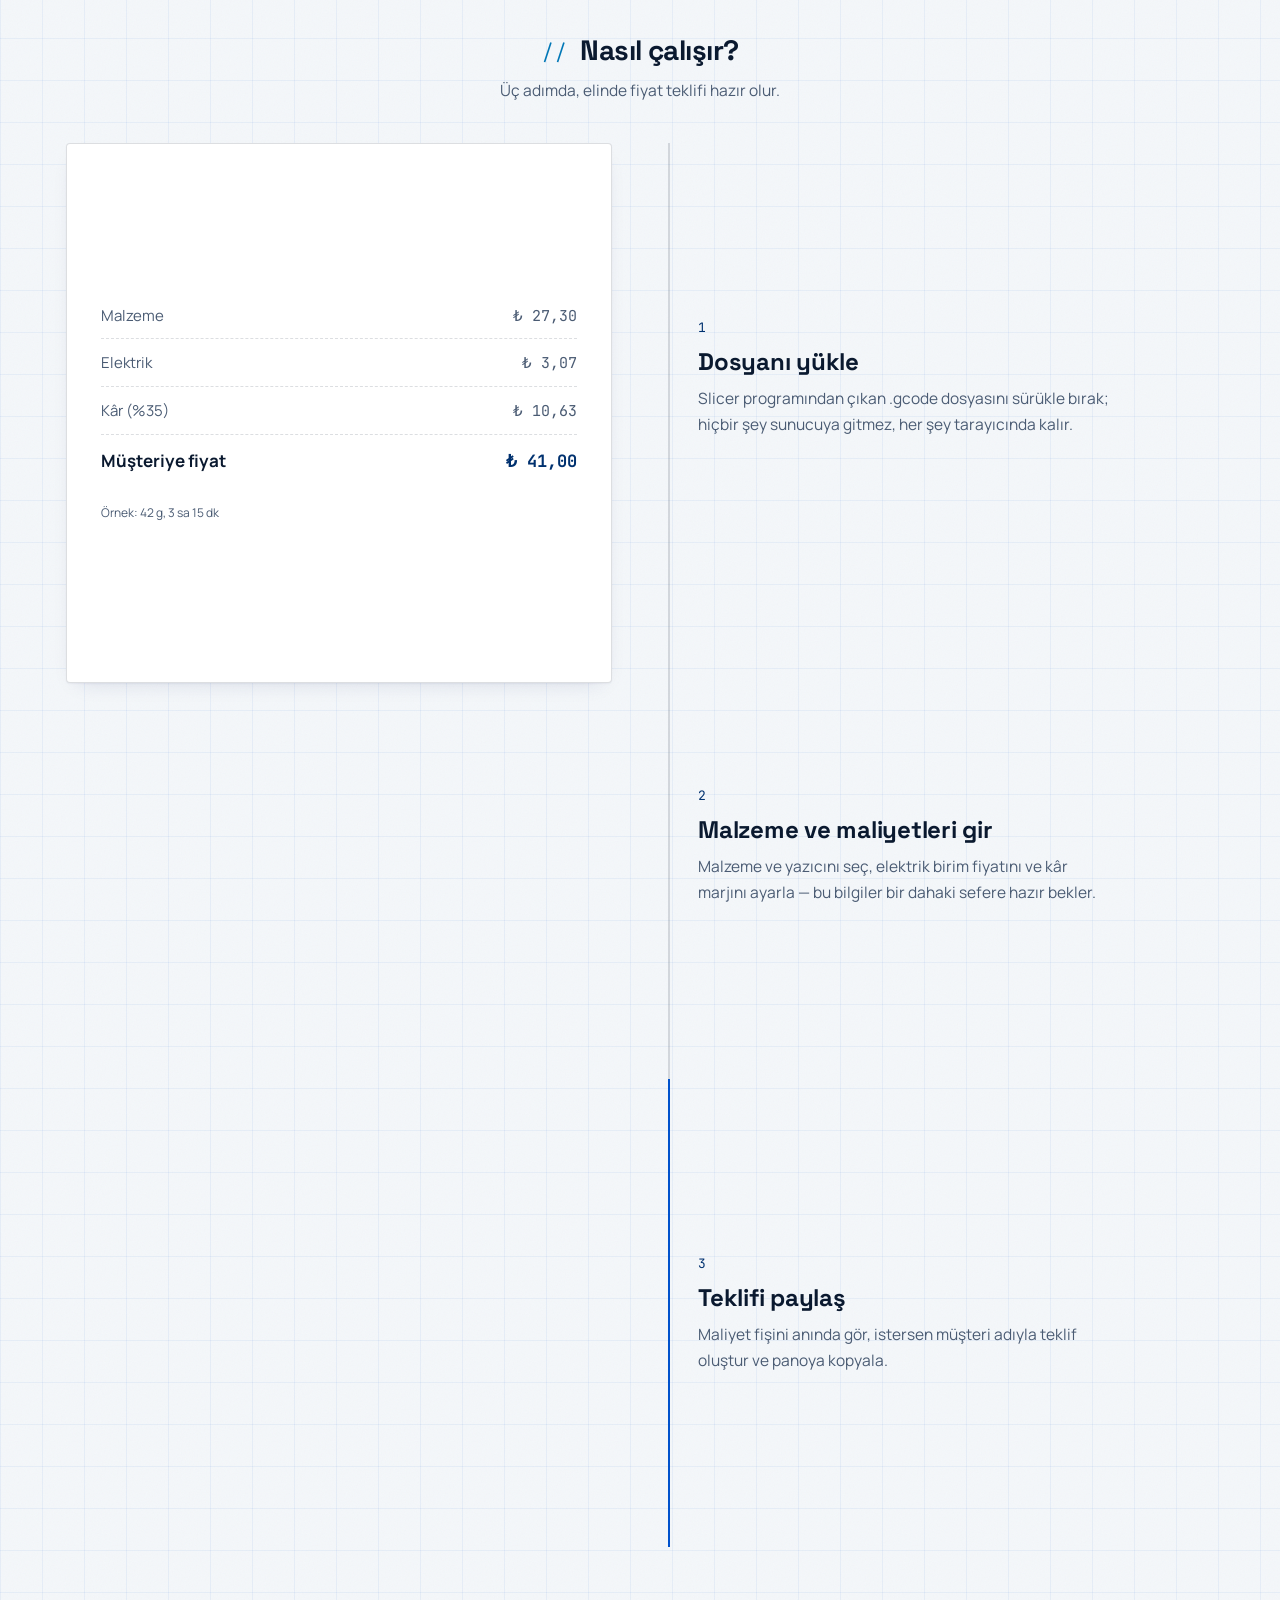
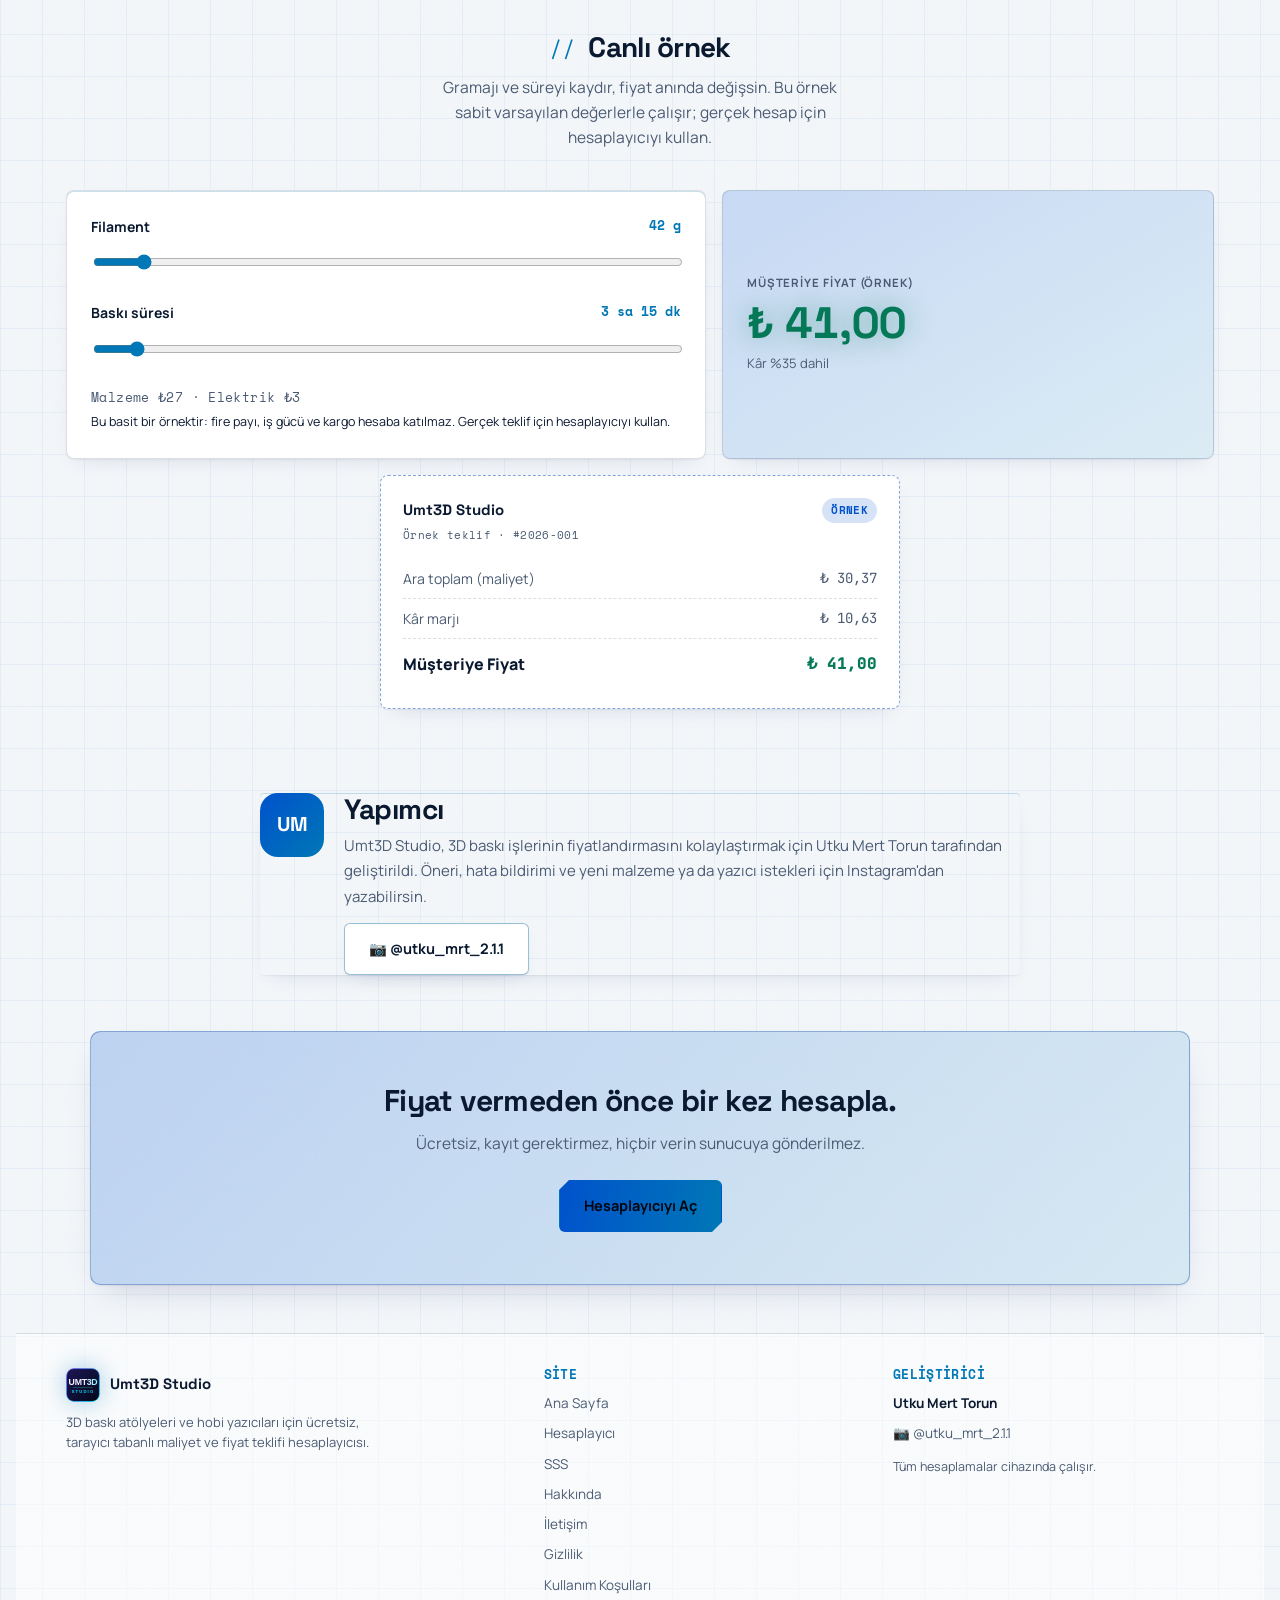
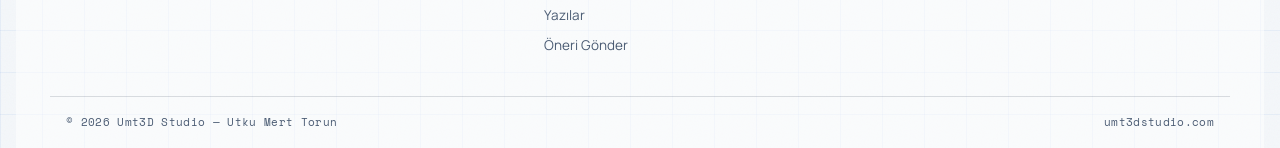
==== commit 7abba381: "Ana sayfa: kaydırmalı sabit görselli adım akışı; hesaplayıcı atölye paneli vurgusu; açık temada tekn" ====
--- a/index.html
+++ b/index.html
@@ -129,27 +129,40 @@
     </div>
   </section>
 
-  <section class="section" id="nasil">
+  <section class="section flow" id="nasil">
     <div class="section-head reveal">
       <h2>Nasıl çalışır?</h2>
       <p>Üç adımda, elinde fiyat teklifi hazır olur.</p>
     </div>
-    <div class="steps">
-      <div class="step reveal">
-        <div class="n">1</div>
-        <h3>Dosyanı yükle</h3>
-        <p>Slicer programından çıkan .gcode dosyasını sürükle bırak; hiçbir şey sunucuya gitmez, her şey tarayıcında kalır.</p>
-      </div>
-      <div class="step reveal">
-        <div class="n">2</div>
-        <h3>Malzeme ve maliyetleri gir</h3>
-        <p>Malzeme ve yazıcını seç, elektrik birim fiyatını ve kâr marjını ayarla — bu bilgiler bir dahaki sefere hazır bekler.</p>
-      </div>
-      <div class="step reveal">
-        <div class="n">3</div>
-        <h3>Teklifi paylaş</h3>
-        <p>Maliyet fişini anında gör, istersen müşteri adıyla teklif oluştur ve panoya kopyala.</p>
-      </div>
+    <div class="flow-grid">
+      <div class="flow-visual" aria-hidden="true">
+        <figure class="is-on" data-s="1"><img src="assets/hero-printer.jpg" alt="" width="480" height="480" loading="lazy"></figure>
+        <figure data-s="2"><img src="assets/hero-filament.jpg" alt="" width="480" height="480" loading="lazy"></figure>
+        <figure data-s="3" class="flow-ticket">
+          <div class="ft-row"><span>Malzeme</span><span class="mono">₺ 27,30</span></div>
+          <div class="ft-row"><span>Elektrik</span><span class="mono">₺ 3,07</span></div>
+          <div class="ft-row"><span>Kâr (%35)</span><span class="mono">₺ 10,63</span></div>
+          <div class="ft-row ft-total"><span>Müşteriye fiyat</span><span class="mono">₺ 41,00</span></div>
+          <small>Örnek: 42 g, 3 sa 15 dk</small>
+        </figure>
+      </div>
+      <ol class="flow-steps">
+        <li class="flow-step is-on" data-s="1">
+          <div class="n">1</div>
+          <h3>Dosyanı yükle</h3>
+          <p>Slicer programından çıkan .gcode dosyasını sürükle bırak; hiçbir şey sunucuya gitmez, her şey tarayıcında kalır.</p>
+        </li>
+        <li class="flow-step" data-s="2">
+          <div class="n">2</div>
+          <h3>Malzeme ve maliyetleri gir</h3>
+          <p>Malzeme ve yazıcını seç, elektrik birim fiyatını ve kâr marjını ayarla — bu bilgiler bir dahaki sefere hazır bekler.</p>
+        </li>
+        <li class="flow-step" data-s="3">
+          <div class="n">3</div>
+          <h3>Teklifi paylaş</h3>
+          <p>Maliyet fişini anında gör, istersen müşteri adıyla teklif oluştur ve panoya kopyala.</p>
+        </li>
+      </ol>
     </div>
   </section>
 
--- a/css/site.css
+++ b/css/site.css
@@ -956,3 +956,54 @@
   white-space:pre-wrap; word-break:break-word; margin:0; padding:14px; border-radius:10px;
   background:var(--surface-2); border:1px dashed var(--border); font-family:'Space Mono',monospace; font-size:13px; min-height:60px;
 }
+
+/* ---------------- ana sayfa: kaydırmalı adım akışı ---------------- */
+.flow-grid{ display:grid; grid-template-columns:1fr 1fr; gap:56px; align-items:start; }
+.flow-visual{ position:sticky; top:104px; height:min(68vh,540px); }
+.flow-visual figure{
+  position:absolute; inset:0; margin:0; opacity:0; transform:scale(.97);
+  transition:opacity .5s ease, transform .6s cubic-bezier(.22,1,.36,1);
+}
+.flow-visual figure.is-on{ opacity:1; transform:none; }
+.flow-visual img{
+  width:100%; height:100%; object-fit:cover; border-radius:18px;
+  border:1px solid color-mix(in srgb, var(--accent) 35%, transparent);
+  box-shadow:0 18px 40px rgba(0,0,0,.35);
+}
+.flow-ticket{
+  display:flex; flex-direction:column; justify-content:center; gap:12px; padding:34px;
+  background:var(--surface); border:1px solid var(--border); border-radius:18px; box-shadow:var(--shadow-sm);
+}
+.flow-ticket .ft-row{ display:flex; justify-content:space-between; font-size:15px; color:var(--muted); padding-bottom:10px; border-bottom:1px dashed var(--border); }
+.flow-ticket .ft-total{ color:var(--fg); font-weight:700; border-bottom:none; font-size:17px; }
+.flow-ticket .ft-total .mono{ color:var(--accent-ink); }
+.flow-ticket small{ color:var(--muted); font-size:12px; margin-top:6px; }
+.flow-steps{ list-style:none; margin:0; padding:0; }
+.flow-step{
+  min-height:52vh; display:flex; flex-direction:column; justify-content:center; padding:24px 28px;
+  border-left:2px solid var(--border); opacity:.42; transition:opacity .35s ease, border-color .35s ease;
+}
+.flow-step.is-on{ opacity:1; border-left-color:var(--accent); }
+.flow-step .n{ font-family:'JetBrains Mono','Space Mono',monospace; color:var(--accent-ink); font-size:13px; margin-bottom:10px; }
+.flow-step h3{ font-size:24px; margin-bottom:10px; letter-spacing:-.01em; }
+.flow-step p{ color:var(--muted); font-size:15.5px; line-height:1.65; max-width:46ch; }
+@media (max-width:860px){
+  .flow-grid{ grid-template-columns:1fr; gap:20px; }
+  .flow-visual{ display:none; }
+  .flow-step{ min-height:auto; opacity:1; padding:16px 18px; }
+  .flow-step h3{ font-size:19px; }
+}
+
+/* ---------------- açık tema: teknik çizim köşeleri ---------------- */
+@media (prefers-color-scheme: light){
+  :root:not([data-theme="dark"]) .card,
+  :root:not([data-theme="dark"]) .feature-card,
+  :root:not([data-theme="dark"]) .step,
+  :root:not([data-theme="dark"]) .flow-ticket,
+  :root:not([data-theme="dark"]) .flow-visual img{ border-radius:4px; }
+}
+:root[data-theme="light"] .card,
+:root[data-theme="light"] .feature-card,
+:root[data-theme="light"] .step,
+:root[data-theme="light"] .flow-ticket,
+:root[data-theme="light"] .flow-visual img{ border-radius:4px; }
